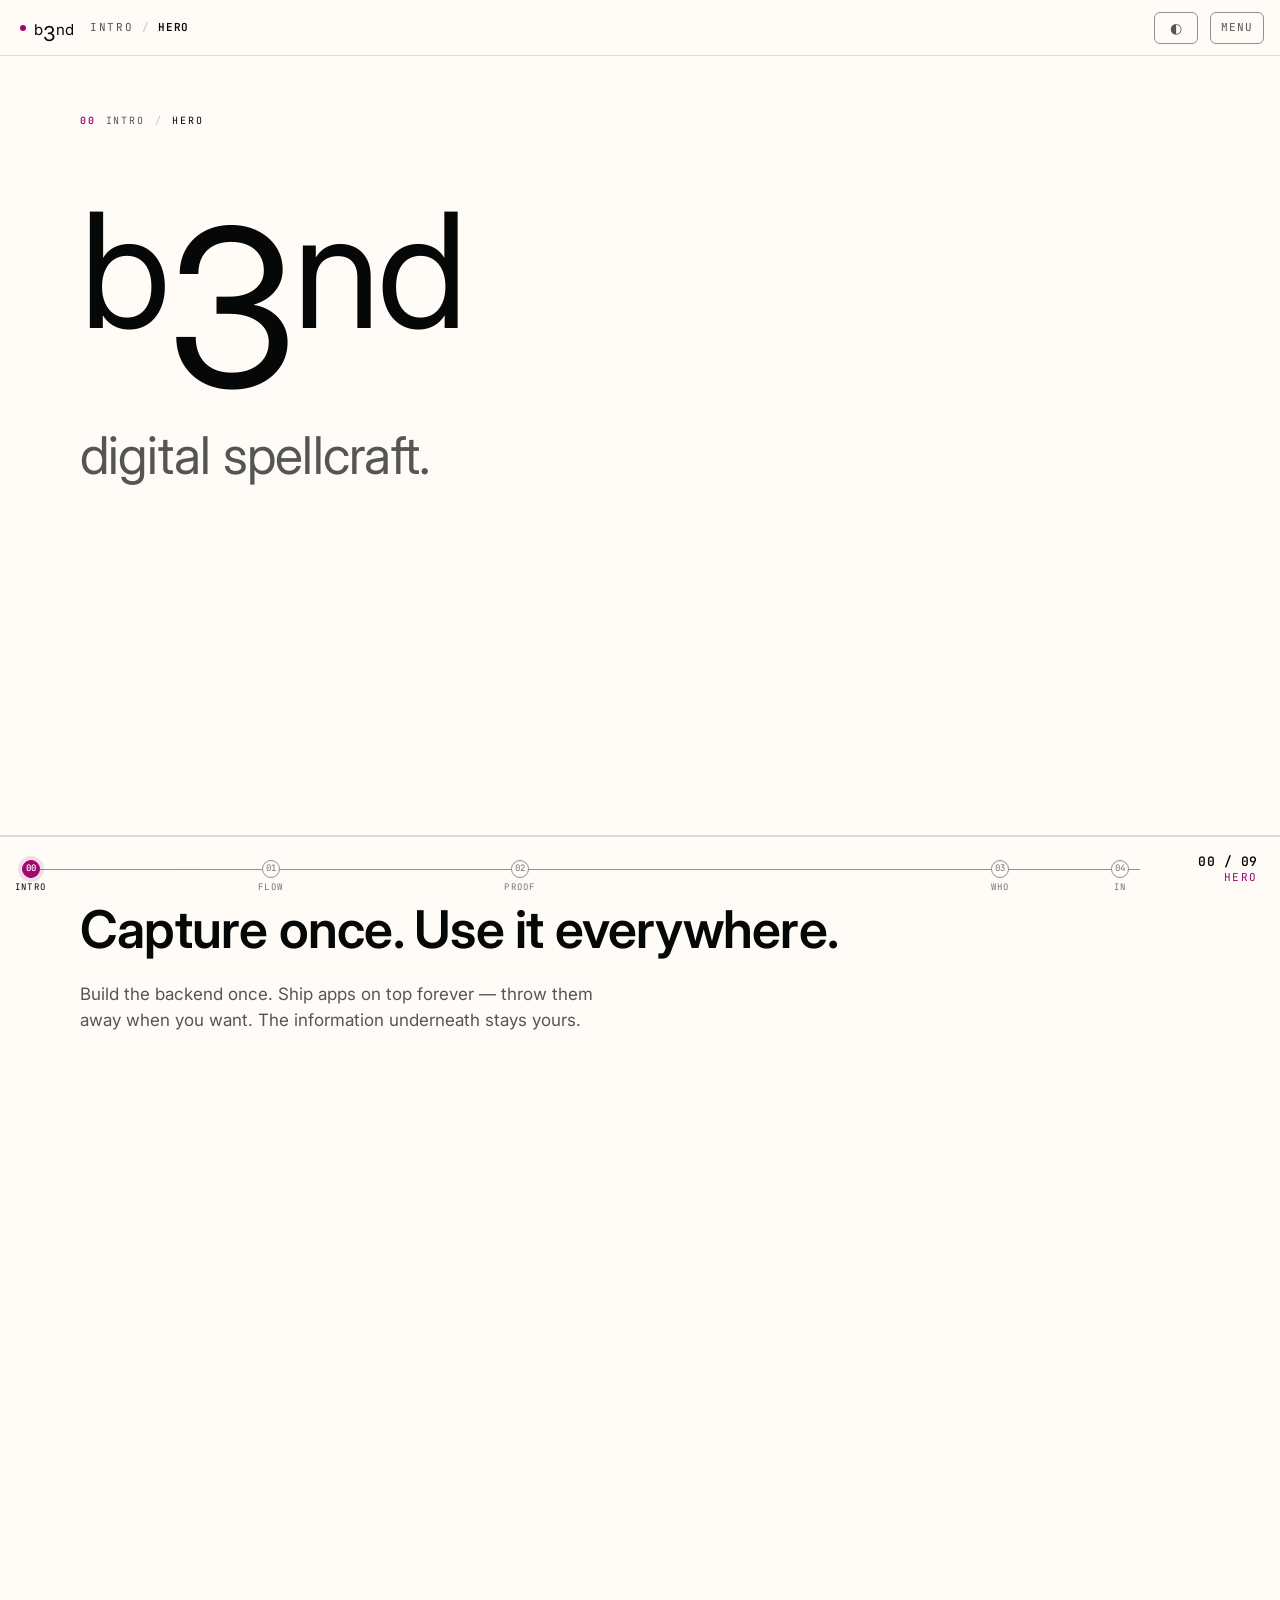
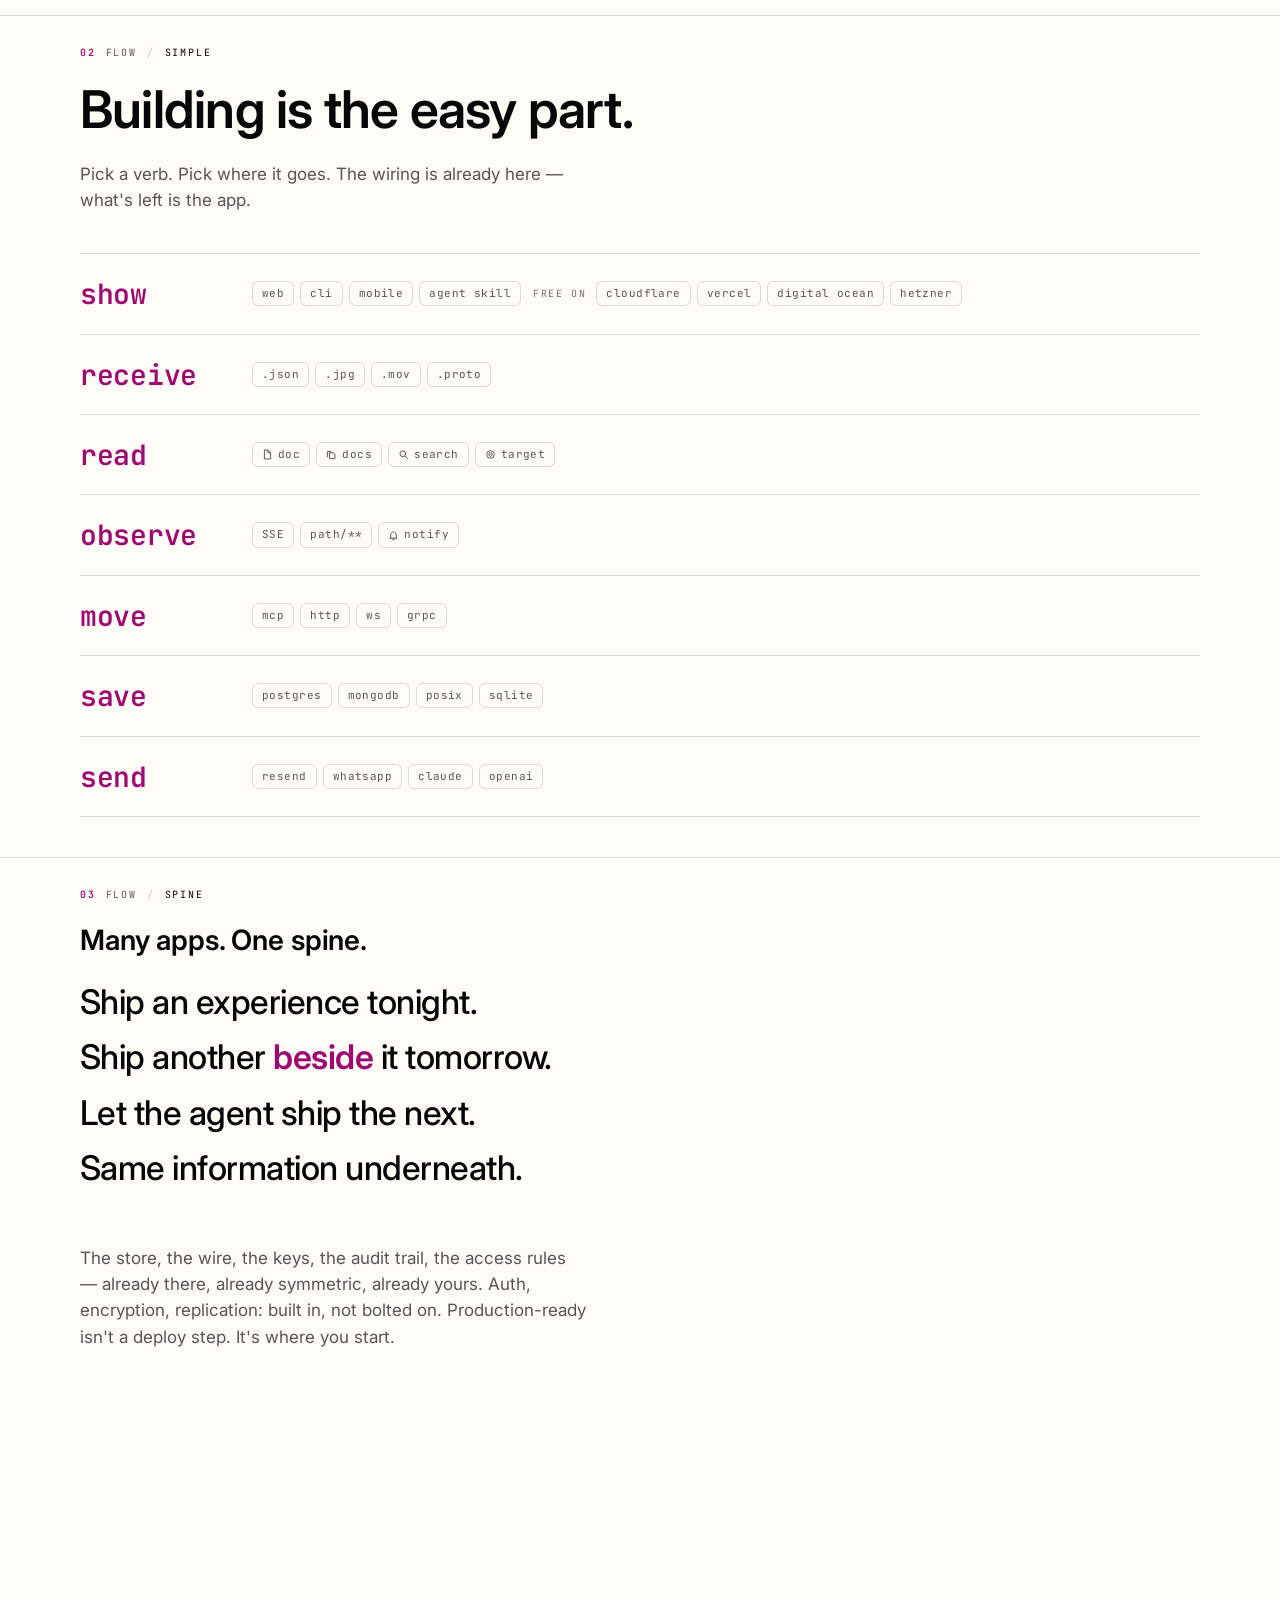
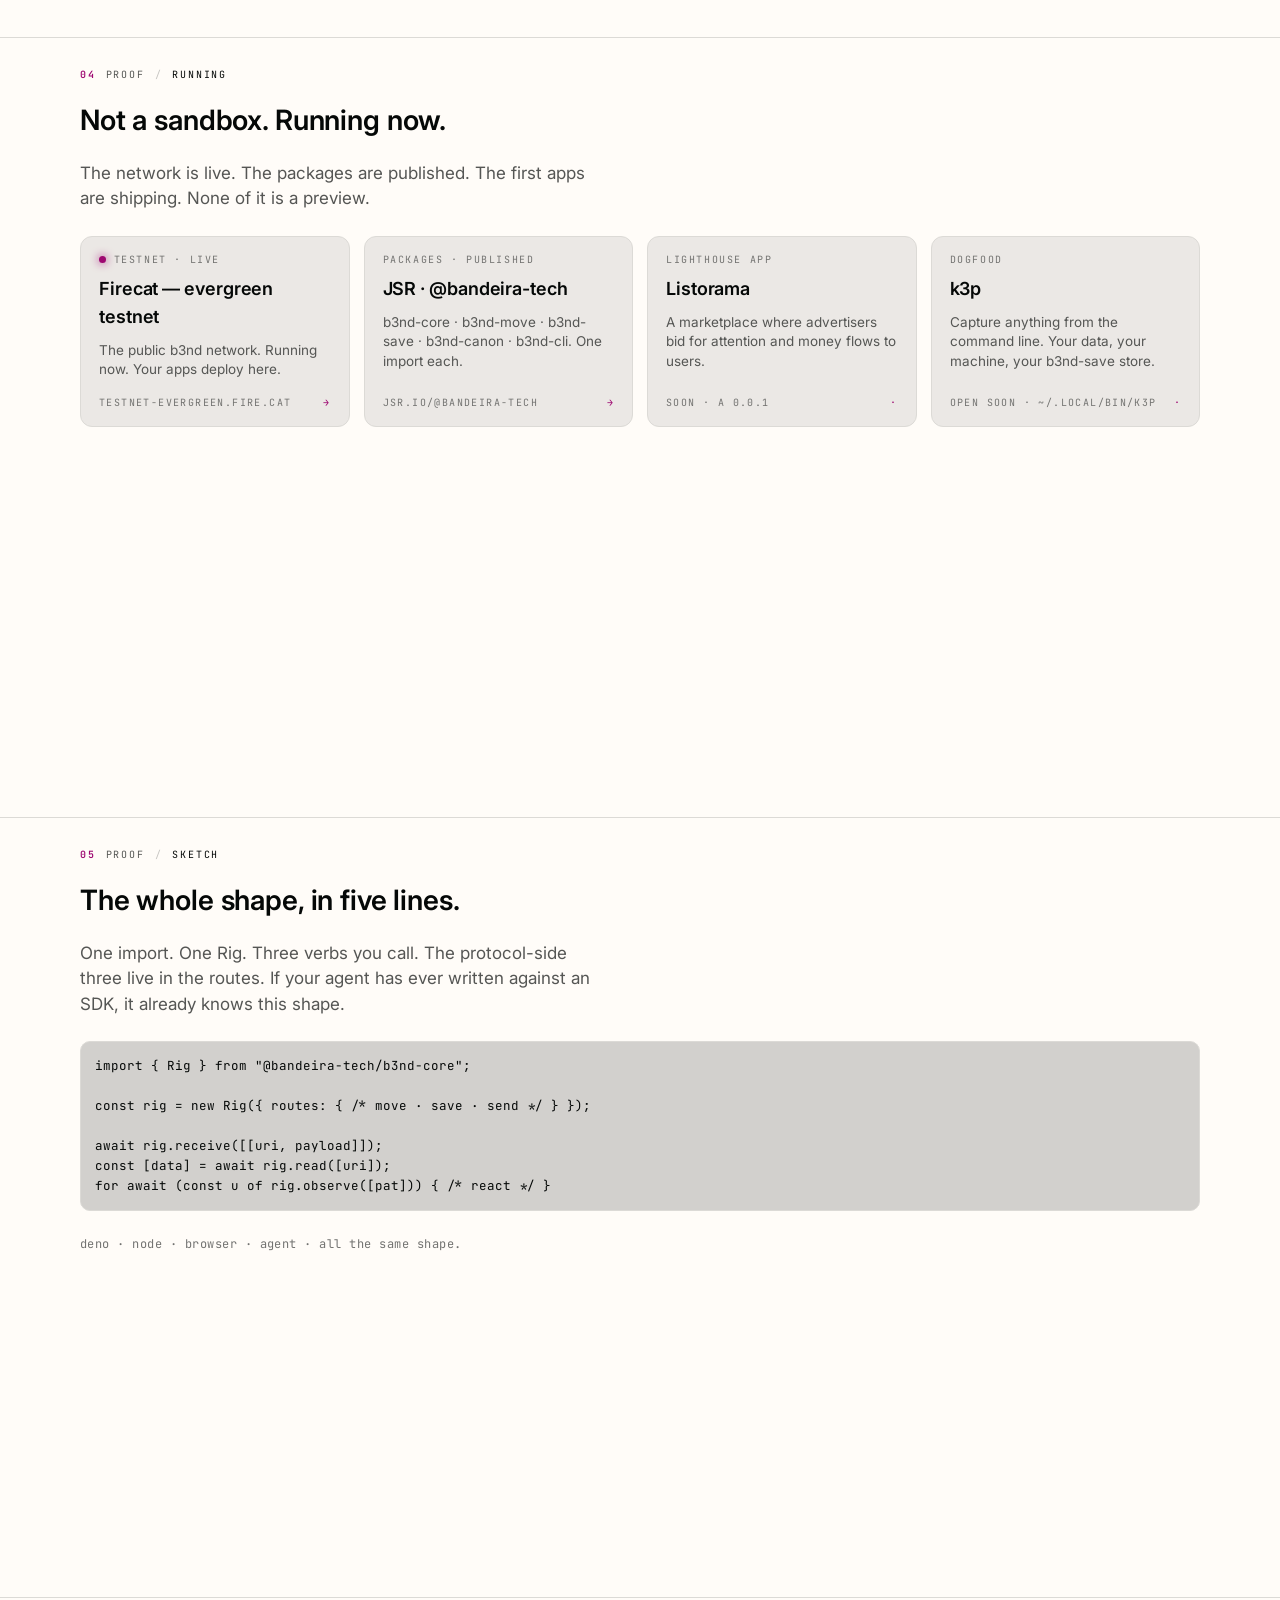
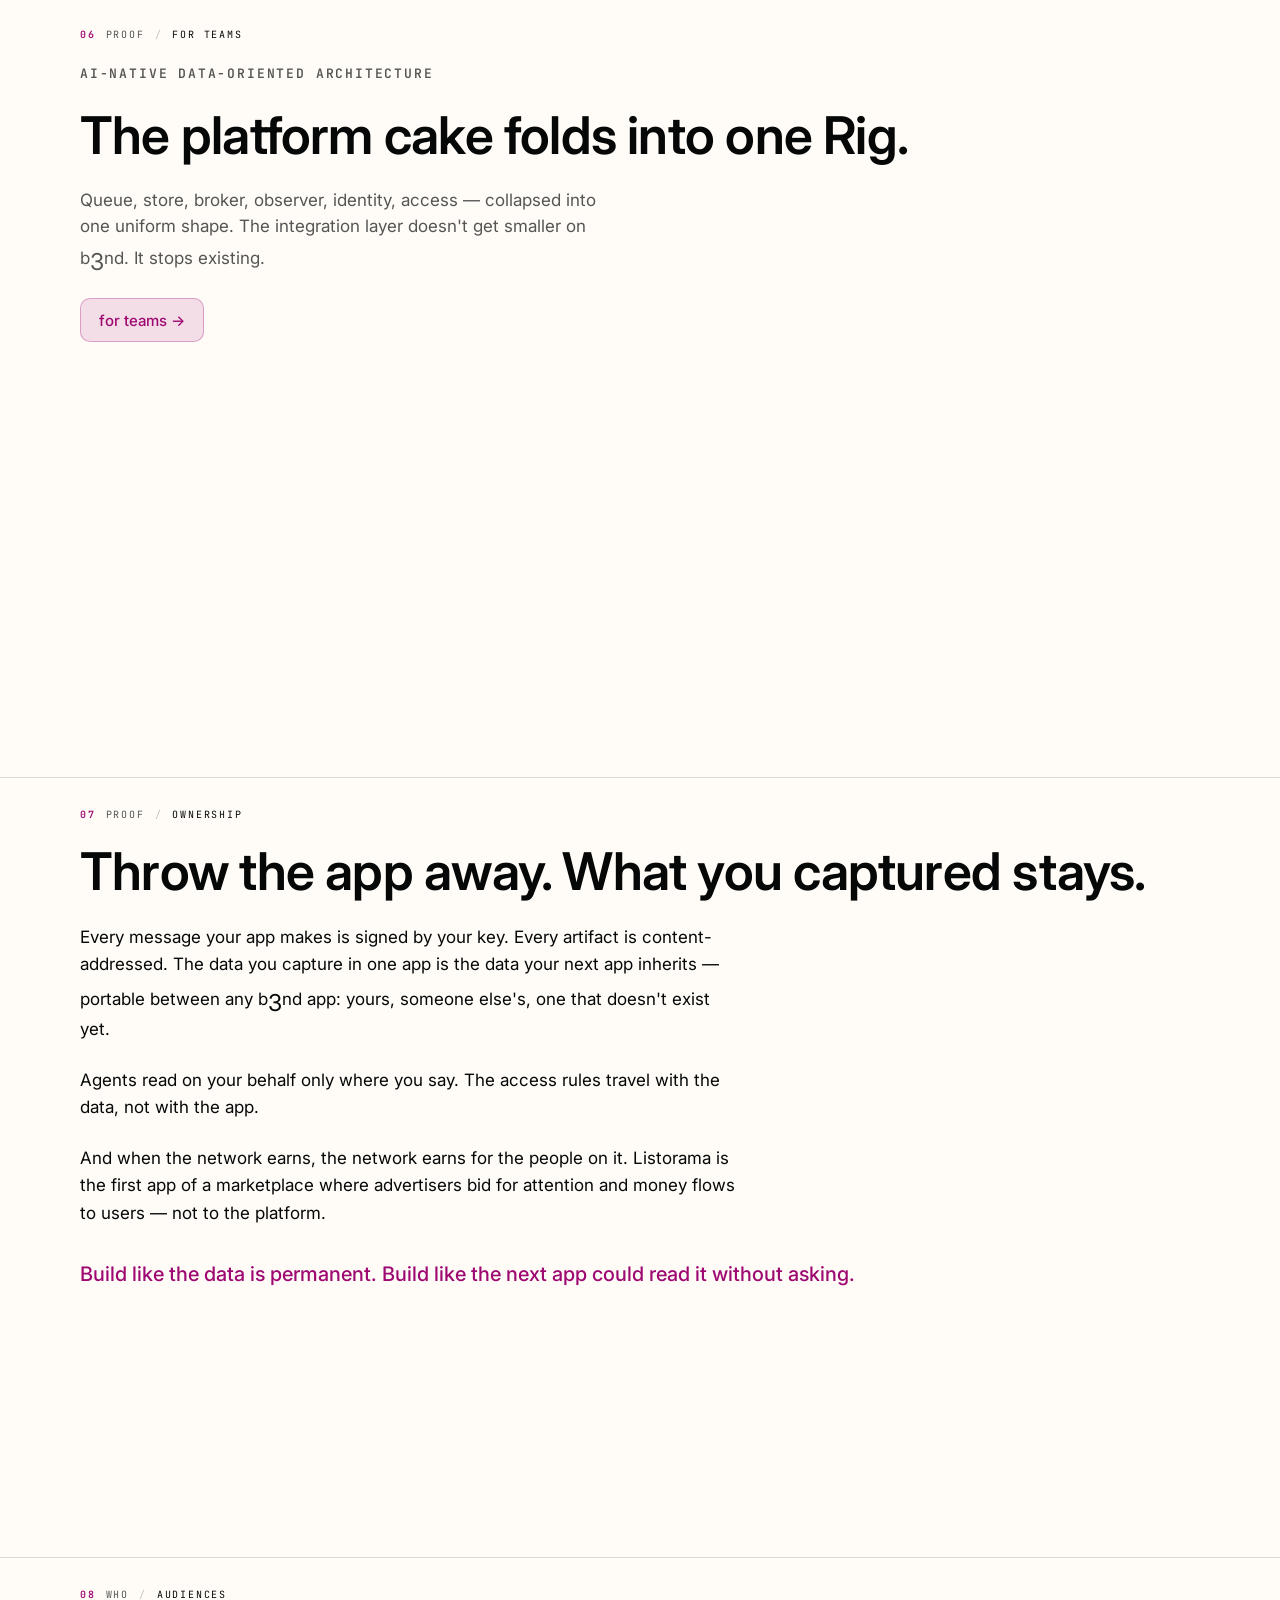
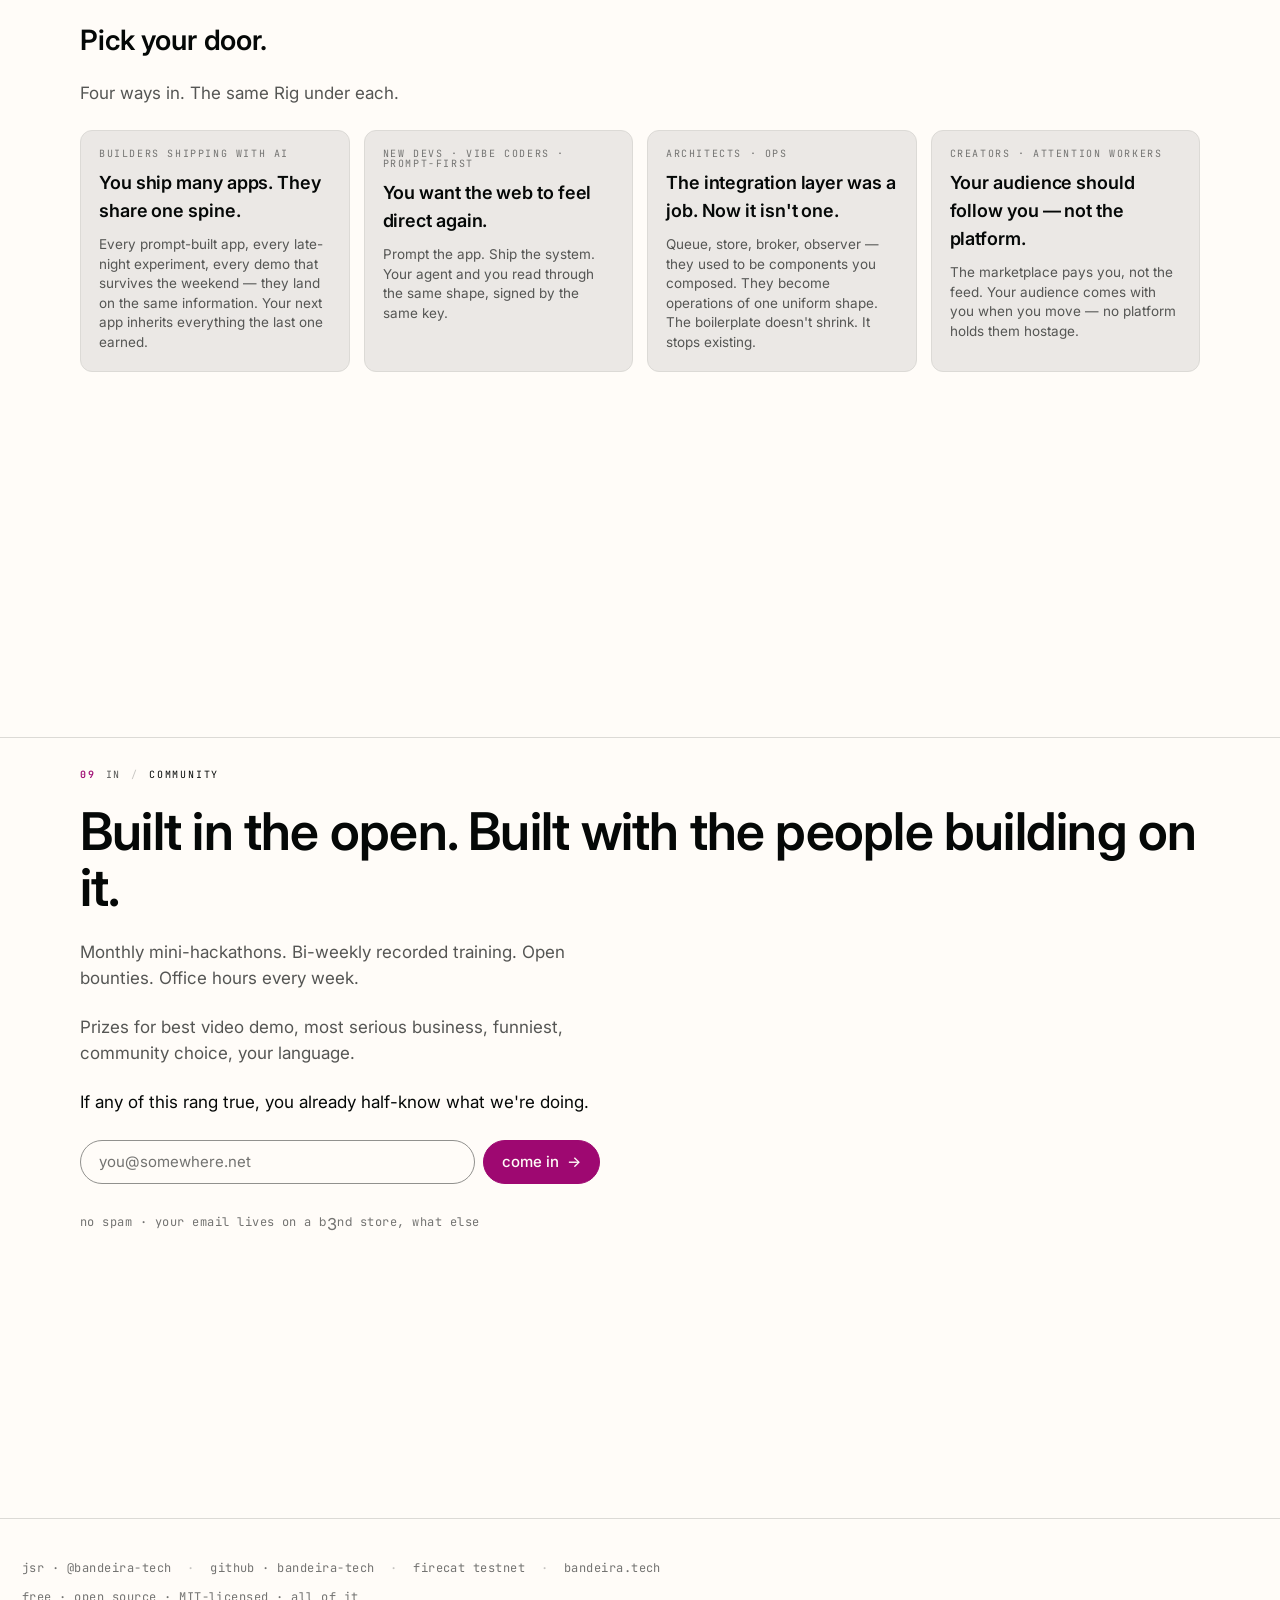
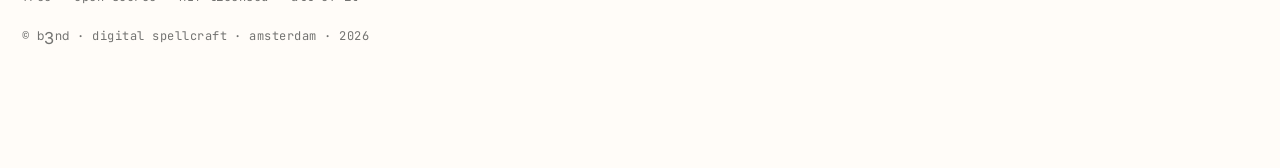
==== index.html @ 68fd9d72 "b3nd.org · exp/capture-once · panel 02 → "Building is the easy part.", verb-row grid with concrete e" ====
<!doctype html>
<html lang="en">
<head>
<meta charset="utf-8">
<meta name="viewport" content="width=device-width,initial-scale=1,viewport-fit=cover">
<meta name="theme-color" content="#050807" media="(prefers-color-scheme: dark)">
<meta name="theme-color" content="#FFFCF8" media="(prefers-color-scheme: light)">
<title>b3nd · digital spellcraft — capture once, use it everywhere</title>
<meta name="description" content="Capture once. Use it everywhere. Build the backend once; ship throwaway apps on top forever. Six verbs, one Rig, ten storage backends. Your information stays. b3nd is digital spellcraft.">

<meta property="og:title" content="b3nd is digital spellcraft.">
<meta property="og:description" content="One data substrate under every app you ship with AI. Six verbs, one Rig, ten storage backends. Built by bandeira.tech.">
<meta property="og:url" content="https://b3nd.org">
<meta property="og:type" content="website">
<meta property="og:site_name" content="b3nd">
<meta property="og:image" content="https://b3nd.org/og.png">
<meta property="og:image:width" content="1200">
<meta property="og:image:height" content="630">
<meta property="og:image:alt" content="b3nd is digital spellcraft.">
<meta name="twitter:card" content="summary_large_image">
<meta name="twitter:title" content="b3nd is digital spellcraft.">
<meta name="twitter:description" content="One data substrate under every app you ship with AI. Six verbs, one Rig, ten storage backends.">
<meta name="twitter:image" content="https://b3nd.org/og.png">

<link rel="icon" href="data:image/svg+xml,%3Csvg xmlns='http://www.w3.org/2000/svg' viewBox='0 0 64 64'%3E%3Crect width='64' height='64' rx='12' fill='%23050807'/%3E%3Ctext x='32' y='48' font-family='American Typewriter,serif' font-size='52' text-anchor='middle' fill='%2339FF88'%3E3%3C/text%3E%3C/svg%3E">
<link rel="canonical" href="https://b3nd.org/">

<script type="application/ld+json">
{
  "@context": "https://schema.org",
  "@graph": [
    {
      "@type": "SoftwareApplication",
      "@id": "https://b3nd.org/#software",
      "name": "b3nd",
      "alternateName": "b3nd is digital spellcraft.",
      "description": "b3nd is the information layer under the apps you build. Six small verbs — move, save, send at the protocol layer; receive, read, observe at the app layer. Build the backend once; ship apps on top forever. Capture once; use it everywhere.",
      "applicationCategory": "DeveloperApplication",
      "operatingSystem": "Cross-platform",
      "url": "https://b3nd.org",
      "offers": { "@type": "Offer", "price": "0", "priceCurrency": "USD" },
      "author": { "@id": "https://bandeira.tech/#org" },
      "softwareHelp": { "@type": "CreativeWork", "url": "https://jsr.io/@bandeira-tech" }
    },
    {
      "@type": "Organization",
      "@id": "https://bandeira.tech/#org",
      "name": "Bandeira Tech",
      "url": "https://bandeira.tech",
      "sameAs": [
        "https://jsr.io/@bandeira-tech",
        "https://github.com/bandeira-tech"
      ]
    },
    {
      "@type": "WebSite",
      "@id": "https://b3nd.org/#site",
      "url": "https://b3nd.org",
      "name": "b3nd",
      "publisher": { "@id": "https://bandeira.tech/#org" },
      "about": { "@id": "https://b3nd.org/#software" },
      "inLanguage": "en"
    }
  ]
}
</script>

<link rel="preconnect" href="https://fonts.googleapis.com">
<link rel="preconnect" href="https://fonts.gstatic.com" crossorigin>
<link href="https://fonts.googleapis.com/css2?family=Inter:wght@400;500;600;700&family=JetBrains+Mono:wght@400;500;600&display=swap" rel="stylesheet">

<link rel="stylesheet" href="/brand/b3nd.css?v=20260620-v11">
<script defer src="/brand/b3nd.js?v=20260620-v11"></script>

<script>
  /* Theme bootstrap — read stored choice before paint to avoid a flash.
   * Honors the shell's localStorage contract (`b3nd-theme` + `data-theme`),
   * NOT v10's contract (`b3nd.mode` + `data-mode`). v11 lives inside the
   * shell discipline. */
  (() => {
    const stored = localStorage.getItem("b3nd-theme");
    if (stored === "light" || stored === "dark") {
      document.documentElement.dataset.theme = stored;
    }
  })();
</script>

<style>
  /* =====================================================================
   * v11 of b3nd.org — built inside the canonical brand webshell at
   * ~/ws/b3nd-brand/webshell/shell.html. Every block below this comment
   * is lifted directly from the shell with only the trimming necessary
   * to ship a public marketing page (we drop the experimental display
   * fonts, the contents/foundations/components/patterns/graphics tiers
   * since this page is a *consumer* of the shell, not the shell itself).
   *
   * Anything tagged /* SHELL-CANDIDATE */ /* is a b3nd.org-specific
   * extension that should be promoted back into the shell — see
   * docs/superpowers/specs/2026-06-20-b3nd-org-v11-shell-port.md.
   * ===================================================================== */

  /* ===== TOKENS (from shell) ==================================== */
  :root {
    --b3nd-prose: "Inter", system-ui, sans-serif;
    --mono: "JetBrains Mono", ui-monospace, monospace;

    --black:#050807;
    --white:#FFFCF8;
    --green:#39FF88;
    --pink:#FF3FB7;
    --pink-deep:#B30880;
    --red:#FF4747;
    --violet:#7C5CFF;

    color-scheme: dark;
    --bg:var(--black);
    --ink:var(--white);
    --accent:var(--green);
    --signal:var(--red);
    --bridge:var(--violet);

    --panel:          color-mix(in srgb, var(--bg) 92%, var(--ink) 8%);
    --surface-raised: color-mix(in srgb, var(--bg) 82%, var(--ink) 18%);
    --rule:           color-mix(in srgb, var(--bg) 86%, var(--ink) 14%);
    --rule-2:         color-mix(in srgb, var(--bg) 78%, var(--ink) 22%);
    --ink-dim:        color-mix(in srgb, var(--ink) 62%, var(--bg) 38%);
    --ink-mute:       color-mix(in srgb, var(--ink) 47%, var(--bg) 53%);
    --accent-soft:    color-mix(in srgb, var(--accent), transparent 88%);
    --accent-border:  color-mix(in srgb, var(--accent), transparent 70%);
    --signal-soft:    color-mix(in srgb, var(--signal), transparent 88%);
    --signal-border:  color-mix(in srgb, var(--signal), transparent 70%);
    --bridge-soft:    color-mix(in srgb, var(--bridge), transparent 88%);

    --chrome-h: calc(48px + env(safe-area-inset-top, 0px));
    --rail-h:   0px;
    --tap:      44px;

    --sp-1:4px; --sp-2:8px; --sp-3:12px; --sp-4:16px;
    --sp-5:20px; --sp-6:24px; --sp-7:32px; --sp-8:48px;

    --r-1:6px; --r-2:8px; --r-3:10px; --r-4:12px; --r-pill:99px;
  }
  :root[data-theme="light"] {
    color-scheme: light;
    --bg:var(--white);
    --ink:var(--black);
    --accent: color-mix(in srgb, var(--pink-deep), var(--black) 12%);
    --signal: color-mix(in srgb, var(--red), var(--black) 22%);
    --bridge: color-mix(in srgb, var(--violet), var(--black) 15%);
    --ink-dim:  color-mix(in srgb, var(--ink) 68%, var(--bg) 32%);
    --ink-mute: color-mix(in srgb, var(--ink) 56%, var(--bg) 44%);
    --rule-2:   color-mix(in srgb, var(--bg) 56%, var(--ink) 44%);
  }
  @media (prefers-color-scheme: light) {
    :root:not([data-theme="dark"]) {
      color-scheme: light;
      --bg:var(--white);
      --ink:var(--black);
      --accent: color-mix(in srgb, var(--pink-deep), var(--black) 12%);
      --signal: color-mix(in srgb, var(--red), var(--black) 22%);
      --bridge: color-mix(in srgb, var(--violet), var(--black) 15%);
      --ink-dim:  color-mix(in srgb, var(--ink) 68%, var(--bg) 32%);
      --ink-mute: color-mix(in srgb, var(--ink) 56%, var(--bg) 44%);
      --rule-2:   color-mix(in srgb, var(--bg) 56%, var(--ink) 44%);
    }
  }

  /* ===== BASE (from shell) ====================================== */
  *{box-sizing:border-box;-webkit-tap-highlight-color:transparent}
  html,body{
    margin:0;padding:0;
    background:var(--bg);color:var(--ink);
    font:16px/1.55 var(--b3nd-prose);
    -webkit-font-smoothing:antialiased;text-rendering:optimizeLegibility;
  }
  a{color:var(--accent);text-decoration:none}
  a:hover{text-decoration:underline;text-underline-offset:3px}
  code,kbd,pre{font-family:var(--mono)}
  button{font:inherit;color:inherit}
  b-3{white-space:nowrap;display:inline-block}

  html{height:100%;scroll-padding-top:var(--chrome-h);scroll-padding-bottom:var(--rail-h)}
  body{
    min-height:100%;
    scroll-snap-type:y proximity;
    overflow-x:hidden;
    overscroll-behavior-y:contain;
  }

  /* ===== TOP CHROME (from shell) ================================ */
  .chrome-top{
    position:fixed;top:0;left:0;right:0;
    height:var(--chrome-h);
    padding:env(safe-area-inset-top,0px) 16px 0;
    background:color-mix(in srgb, var(--bg), transparent 6%);
    -webkit-backdrop-filter:blur(8px);backdrop-filter:blur(8px);
    border-bottom:1px solid var(--rule);
    z-index:40;
    display:flex;align-items:center;gap:12px;
  }
  .chrome-top .brand{
    display:inline-flex;align-items:center;gap:8px;
    color:var(--ink);font-size:15px;font-weight:500;letter-spacing:-.005em;
    background:none;border:none;cursor:pointer;padding:6px 4px;
  }
  .chrome-top .brand .dot{width:6px;height:6px;border-radius:50%;background:var(--accent)}
  .chrome-top .crumb{
    font:11px/1 var(--mono);color:var(--ink-mute);
    letter-spacing:.16em;text-transform:uppercase;
    display:flex;align-items:center;gap:8px;min-width:0;
  }
  .chrome-top .crumb .sep{opacity:.4}
  .chrome-top .crumb .tier{color:var(--ink-dim)}
  .chrome-top .crumb .name{color:var(--ink);font-weight:600;letter-spacing:.06em}
  .chrome-top .spacer{flex:1}
  .chrome-top .chip{
    height:32px;padding:0 10px;display:inline-flex;align-items:center;gap:6px;
    background:none;border:1px solid var(--rule-2);color:var(--ink-dim);
    border-radius:var(--r-1);font:11px/1 var(--mono);cursor:pointer;
    letter-spacing:.08em;text-transform:uppercase;
  }
  .chrome-top .chip:hover{color:var(--ink);border-color:var(--ink-dim)}
  .chrome-top .chip[aria-pressed="true"]{background:var(--accent-soft);color:var(--accent);border-color:var(--accent-border)}
  .chrome-top .chip.icon{width:var(--tap);padding:0;justify-content:center;font-size:14px}
  .chrome-top .hairline{
    position:absolute;left:0;right:0;bottom:-1px;height:1px;background:transparent;
  }
  .chrome-top .hairline::after{
    content:"";position:absolute;left:0;top:0;height:100%;
    background:var(--accent);width:var(--progress,0%);
    transition:width .2s ease-out;
  }
  @media (max-width: 480px){
    .chrome-top .crumb .tier, .chrome-top .crumb .sep{display:none}
  }

  /* ===== NAV DRAWER (from shell) ================================ */
  .nav-scrim{
    position:fixed;inset:0;background:color-mix(in srgb, var(--black), transparent 40%);
    opacity:0;pointer-events:none;transition:opacity .18s ease-out;z-index:48;
  }
  .nav-drawer{
    position:fixed;top:0;right:0;bottom:0;width:min(92vw, 380px);
    background:var(--panel);border-left:1px solid var(--rule);
    transform:translateX(100%);transition:transform .22s ease-out;
    z-index:50;display:flex;flex-direction:column;
    padding-top:env(safe-area-inset-top,0px);
  }
  body.nav-open .nav-scrim{opacity:1;pointer-events:auto}
  body.nav-open .nav-drawer{transform:translateX(0)}
  .nav-drawer .nav-head{
    display:flex;align-items:center;gap:12px;
    padding:14px 18px;border-bottom:1px solid var(--rule);
    font:11px/1 var(--mono);color:var(--ink-mute);letter-spacing:.18em;text-transform:uppercase;
  }
  .nav-drawer .nav-head .title{color:var(--ink);font-weight:600;letter-spacing:.06em}
  .nav-drawer .nav-head .spacer{flex:1}
  .nav-drawer .nav-close{
    width:32px;height:32px;display:grid;place-content:center;
    background:none;border:1px solid var(--rule-2);color:var(--ink-dim);
    border-radius:var(--r-1);cursor:pointer;font:14px/1 var(--mono);
  }
  .nav-drawer .nav-body{flex:1;overflow-y:auto;padding:8px 0 24px}
  .nav-group{padding:14px 18px 6px}
  .nav-group h3{
    margin:0 0 8px;font:10px/1 var(--mono);color:var(--accent);
    letter-spacing:.2em;text-transform:uppercase;font-weight:600;
  }
  .nav-list{display:flex;flex-direction:column;gap:1px}
  .nav-link{
    display:flex;align-items:baseline;gap:10px;
    padding:8px 10px;border-radius:var(--r-1);
    color:var(--ink);font-size:14px;line-height:1.3;letter-spacing:-.005em;
    background:none;border:none;cursor:pointer;text-align:left;
  }
  .nav-link:hover{background:var(--surface-raised)}
  .nav-link .num{
    font:10px/1 var(--mono);color:var(--ink-mute);letter-spacing:.08em;
    min-width:24px;font-feature-settings:"tnum";
  }
  .nav-link .name{flex:1}
  .nav-link[aria-current="true"]{background:var(--accent-soft);color:var(--accent)}
  .nav-link[aria-current="true"] .num{color:var(--accent)}

  /* ===== TRACK + PANEL (from shell) ============================= */
  .track{display:flex;flex-direction:column;padding-top:var(--chrome-h)}
  .panel{
    min-height:calc(100dvh - var(--chrome-h) - var(--rail-h));
    scroll-snap-align:start;
    display:flex;flex-direction:column;
    padding:20px 20px 32px;gap:20px;
    position:relative;
    border-bottom:1px solid var(--rule);
  }
  .panel:last-child{border-bottom:none}

  .panel-head{
    display:flex;align-items:baseline;gap:10px;
    font:10px/1 var(--mono);color:var(--ink-mute);
    letter-spacing:.18em;text-transform:uppercase;
  }
  .panel-head .num{color:var(--accent);font-weight:600}
  .panel-head .tier{color:var(--ink-dim)}
  .panel-head .sep{opacity:.4}
  .panel-head .name{color:var(--ink)}
  .panel-head .anchor{
    margin-left:auto;color:var(--ink-mute);font:10px/1 var(--mono);
    letter-spacing:.14em;text-transform:lowercase;opacity:0;transition:opacity .15s;
    text-decoration:none;
  }
  .panel:hover .panel-head .anchor{opacity:1}
  .panel-head .anchor:hover{color:var(--accent);text-decoration:none}

  /* ===== TYPE SCALE (from shell) ================================ */
  h1,h2,h3,h4,p{margin:0}
  .h-display{font-size:clamp(56px,18vw,160px);line-height:.96;letter-spacing:-.025em;font-weight:600}
  .h-1{font-size:clamp(28px,6.6vw,52px);line-height:1.08;letter-spacing:-.015em;font-weight:600}
  .h-2{font-size:clamp(20px,4.6vw,28px);line-height:1.18;letter-spacing:-.005em;font-weight:600}
  .h-3{font-size:13px;font-weight:600;color:var(--ink-dim);text-transform:uppercase;letter-spacing:.14em;font-family:var(--mono)}
  .lede{font-size:17px;line-height:1.5;color:var(--ink-dim);max-width:48ch}
  .body{font-size:15px;line-height:1.55;color:var(--ink)}
  .mute{color:var(--ink-mute);font-size:12px;font-family:var(--mono);letter-spacing:.04em}

  /* ===== SHARED COMPONENTS (from shell) ========================= */
  .btn{
    appearance:none;border:1px solid transparent;
    font:15px/1 var(--b3nd-prose);font-weight:500;
    min-height:var(--tap);padding:0 18px;border-radius:var(--r-3);cursor:pointer;
    display:inline-flex;align-items:center;justify-content:center;gap:8px;
    text-decoration:none;
  }
  .btn.primary{background:var(--accent);color:var(--bg);border-color:var(--accent)}
  .btn.secondary{background:var(--accent-soft);color:var(--accent);border-color:var(--accent-border)}
  .btn.quiet{background:transparent;color:var(--ink);border-color:var(--rule-2)}
  .btn.ghost{background:transparent;color:var(--ink-dim);border-color:transparent}
  .btn.destructive{background:var(--signal);color:var(--bg);border-color:var(--signal)}
  .btn.full{width:100%}
  .btn:active{transform:translateY(1px)}

  .pill{
    display:inline-flex;align-items:center;gap:6px;
    font:11px/1 var(--mono);letter-spacing:.06em;padding:5px 10px;
    border-radius:var(--r-pill);border:1px solid var(--rule-2);color:var(--ink-dim);
    text-transform:uppercase;
  }
  .pill.accent{background:var(--accent-soft);color:var(--accent);border-color:var(--accent-border)}
  .pill.solid{background:var(--accent);color:var(--bg);border-color:var(--accent)}
  .pill.signal{background:var(--signal-soft);color:var(--signal);border-color:var(--signal-border)}

  .card{
    display:flex;flex-direction:column;gap:10px;
    background:var(--panel);border:1px solid var(--rule);border-radius:var(--r-4);
    padding:18px;color:inherit;text-decoration:none;
    transition:border-color .15s, background .15s;
  }
  .card:hover{border-color:var(--accent-border);background:color-mix(in srgb,var(--accent),transparent 96%);text-decoration:none}
  .card .card-tag{font:10px/1 var(--mono);color:var(--ink-mute);letter-spacing:.16em;text-transform:uppercase}
  .card .card-title{font-size:18px;font-weight:600;letter-spacing:-.005em;color:var(--ink)}
  .card .card-desc{font-size:13.5px;line-height:1.45;color:var(--ink-dim)}
  .card .card-foot{
    margin-top:auto;padding-top:8px;
    display:flex;align-items:center;justify-content:space-between;
    font:10px/1 var(--mono);color:var(--ink-mute);letter-spacing:.14em;text-transform:uppercase;
  }
  .card .card-foot .arrow{color:var(--accent)}

  pre.code{
    margin:0;padding:14px;background:var(--surface-raised);border:1px solid var(--rule);
    border-radius:var(--r-3);font:12.5px/1.6 var(--mono);overflow:auto;color:var(--ink);
  }

  /* ===== TABLET + DESKTOP (from shell) ========================== */
  .chrome-bot{display:none}
  @media (min-width: 768px) and (max-width: 1023px){
    :root{ --chrome-h: 56px; }
    .panel{padding:32px 32px 40px;gap:24px}
  }
  @media (min-width: 1024px){
    :root{ --chrome-h: 56px; --rail-h: 64px; }
    body{padding-bottom:var(--rail-h)}
    .panel{padding:32px max(56px, calc((100vw - 1100px) / 2)) 40px;gap:24px}
    .chrome-bot{
      display:flex;align-items:center;
      position:fixed;bottom:0;left:0;right:0;height:var(--rail-h);
      padding:0 22px;gap:18px;z-index:30;
      background:color-mix(in srgb, var(--bg), transparent 6%);
      -webkit-backdrop-filter:blur(8px);backdrop-filter:blur(8px);
      border-top:1px solid var(--rule);
    }
    .chrome-bot .chain{position:relative;flex:1;height:28px;display:flex;align-items:center}
    .chrome-bot .chain::before{content:"";position:absolute;left:0;right:0;top:50%;height:1px;background:var(--rule-2)}
    .chrome-bot .chain .fill{
      position:absolute;left:0;top:50%;height:1px;background:var(--accent);
      width:var(--progress,0%);transition:width .18s ease-out;
    }
    .chrome-bot .tiers{position:absolute;inset:0}
    .chrome-bot .tier-mark{
      position:absolute;left:var(--pos,0%);top:50%;
      transform:translate(-50%,-50%);
      display:flex;flex-direction:column;align-items:center;gap:6px;cursor:pointer;
      color:var(--ink-mute);background:none;border:none;
    }
    .chrome-bot .tier-mark .glyph{
      width:18px;height:18px;border-radius:50%;background:var(--bg);border:1px solid var(--rule-2);
      display:grid;place-content:center;font:9px/1 var(--mono);color:var(--ink-mute);
      transition:all .15s;
    }
    .chrome-bot .tier-mark .label{
      position:absolute;top:24px;font:9px/1 var(--mono);letter-spacing:.14em;text-transform:uppercase;
      color:var(--ink-mute);white-space:nowrap;pointer-events:none;
    }
    .chrome-bot .tier-mark.is-active .glyph{
      background:var(--accent);border-color:var(--accent);color:var(--bg);font-weight:600;
      box-shadow:0 0 0 4px var(--accent-soft);
    }
    .chrome-bot .tier-mark.is-active .label{color:var(--ink)}
    .chrome-bot .tier-mark:hover .glyph{border-color:var(--ink-dim);color:var(--ink-dim)}
    .chrome-bot .counter{
      font:11px/1 var(--mono);color:var(--ink-mute);letter-spacing:.14em;text-transform:uppercase;
      display:flex;flex-direction:column;align-items:flex-end;gap:4px;min-width:100px;
    }
    .chrome-bot .counter b{color:var(--ink);font-weight:600;font-size:13px;letter-spacing:.04em}
    .chrome-bot .counter .name{color:var(--accent)}
    .chrome-top .hairline{display:none}
    .nav-drawer{width:420px}
  }
  @media (min-width: 1280px){
    .panel{padding:32px 80px 40px}
  }

  /* ===== VISUALLY HIDDEN ======================================== */
  .visually-hidden{position:absolute;width:1px;height:1px;padding:0;margin:-1px;
    overflow:hidden;clip:rect(0,0,0,0);white-space:nowrap;border:0}

  /* =====================================================================
   * SHELL-CANDIDATES — b3nd.org-specific components.
   *
   * Each of these is something the shell does not yet ship. They live
   * here scoped to b3nd.org for now; the spec doc enumerates them so
   * they can be promoted into shell.html and removed from this file.
   *
   * Tracked: docs/superpowers/specs/2026-06-20-b3nd-org-v11-shell-port.md
   * ===================================================================== */

  /* SHELL-CANDIDATE 01 — .panel.hero
     Full-bleed hero variant. Content stays top-left aligned to match
     the rest of the shell's panel grammar (the masthead reads like
     any other panel, just with display-scale type). */
  .panel.hero{
    padding-top:max(60px, 6vh); padding-bottom:max(80px, 8vh);
    gap:max(16px, 2vh);
  }
  .panel.hero .hero-mark{
    /* the brand "3" hangs 0.27em below baseline (D5) — give it room
       below the wordmark so it never collides with the tagline. */
    padding-bottom:0.35em;
  }
  .panel.hero .hero-tag{color:var(--ink-dim);font-weight:400;letter-spacing:-.015em}

  /* SHELL-CANDIDATE 02 — .trinity
     A grid of (verb · description) rows separated by hairlines. Used
     for the protocol surface (move/save/send) and app surface
     (receive/read/observe). Verb is mono accent, description is body. */
  .trinity{list-style:none;padding:0;margin:0;display:flex;flex-direction:column}
  .trinity-row{
    display:grid;grid-template-columns:180px 1fr;gap:24px;
    align-items:baseline;padding:20px 0;border-top:1px solid var(--rule);
  }
  .trinity-row:last-child{border-bottom:1px solid var(--rule)}
  .trinity-verb{
    font-family:var(--mono);font-size:clamp(24px,3.2vw,36px);
    font-weight:600;color:var(--accent);letter-spacing:-.01em;
  }
  .trinity-line{font-size:clamp(15px,1.6vw,18px);line-height:1.5;color:var(--ink)}
  @media (max-width:680px){
    .trinity-row{grid-template-columns:1fr;gap:6px;padding:16px 0}
  }

  /* SHELL-CANDIDATE 02b — .simple-rows
     A grid of (verb · chips) rows showing what each verb can reach
     for. Verb in mono accent, chips in mono dim with rule border.
     Used on the "simple" panel to make the surface area concrete
     without prose. */
  .simple-rows{display:flex;flex-direction:column;margin-top:16px}
  .simple-row{
    display:grid;grid-template-columns:140px 1fr;gap:32px;
    align-items:center;padding:18px 0;border-top:1px solid var(--rule);
  }
  .simple-row:last-child{border-bottom:1px solid var(--rule)}
  .simple-verb{
    font-family:var(--mono);font-size:clamp(20px,2.4vw,28px);
    font-weight:600;color:var(--accent);letter-spacing:-.01em;
  }
  .simple-chips{display:flex;flex-wrap:wrap;gap:6px;align-items:center}
  .simple-chip{
    display:inline-flex;align-items:center;gap:5px;
    padding:5px 9px;border:1px solid var(--rule);border-radius:6px;
    font:11px/1.2 var(--mono);color:var(--ink-dim);
    letter-spacing:.04em;white-space:nowrap;
  }
  .simple-chip svg{width:11px;height:11px;flex-shrink:0;color:var(--ink-dim)}
  .simple-sep{
    font:10px/1 var(--mono);color:var(--ink-mute);
    letter-spacing:.16em;text-transform:uppercase;
    margin:0 4px 0 6px;
  }
  @media (max-width:680px){
    .simple-row{grid-template-columns:1fr;gap:10px;padding:14px 0}
  }

  /* SHELL-CANDIDATE 03 — .manifesto
     Stacked declarative lines with em accents. Used for the symmetry
     pivot. Each line stands on its own; the coda below is a quieter
     follow-through. */
  .manifesto{
    display:flex;flex-direction:column;gap:14px;
    font-size:clamp(20px,3.2vw,34px);line-height:1.22;
    letter-spacing:-.015em;color:var(--ink);font-weight:500;
  }
  .manifesto em{color:var(--accent);font-style:normal;font-weight:600}
  .manifesto-coda{
    margin-top:32px;max-width:46ch;
    font-size:clamp(15px,1.6vw,17px);line-height:1.55;
    color:var(--ink-dim);font-weight:400;
  }

  /* SHELL-CANDIDATE 04 — .live-dot
     Small status indicator. .live variant carries a soft glow.
     Used in the proof card "testnet · live" tag and elsewhere when
     a resource is running now vs. coming. */
  .live-dot{
    width:7px;height:7px;border-radius:50%;background:var(--ink-mute);
    display:inline-block;flex-shrink:0;
  }
  .live-dot.live{background:var(--accent);box-shadow:0 0 10px var(--accent)}

  /* SHELL-CANDIDATE 05 — .input + .form-row
     Text input + button row, used for email capture. The shell's
     #components-inputs is still todo; this is the minimum surface to
     ship the signup. Pill-shaped to match how the marketing CTA reads. */
  .form-row{
    display:flex;gap:8px;flex-wrap:wrap;max-width:520px;
  }
  .input{
    flex:1;min-width:240px;
    background:transparent;border:1px solid var(--rule-2);border-radius:var(--r-pill);
    padding:0 18px;height:var(--tap);
    font:15px/1 var(--b3nd-prose);color:var(--ink);
    transition:border-color .15s;
  }
  .input:focus{outline:none;border-color:var(--accent)}
  .input::placeholder{color:var(--ink-mute)}
  .btn.pill-shape{border-radius:var(--r-pill)}

  /* SHELL-CANDIDATE 06 — grid utilities (proof-grid, audience-grid)
     Two auto-fit card grids of slightly different densities. Likely
     candidate for a single .card-grid primitive once promoted. */
  .card-grid{
    display:grid;
    grid-template-columns:repeat(auto-fit, minmax(240px, 1fr));
    gap:14px;
  }
  .card-grid.dense{grid-template-columns:repeat(auto-fit, minmax(220px, 1fr))}

  /* SHELL-CANDIDATE 07 — site footer
     Marketing footer with meta links + brand sig. The shell ends at
     the last .panel; a marketing surface needs a quiet meta tail. */
  .site-foot{
    border-top:1px solid var(--rule);
    padding:32px 20px 40px;
    font:12px/1.6 var(--mono);color:var(--ink-mute);
    letter-spacing:.04em;
  }
  .site-foot a{color:var(--ink-mute);text-decoration:none;border-bottom:1px solid transparent;transition:border-color .15s, color .15s}
  .site-foot a:hover{color:var(--ink);border-color:var(--ink-mute)}
  .site-foot .sep{opacity:.4;margin:0 8px}
  .site-foot .sig{margin-top:14px;color:var(--ink-mute)}
  @media (min-width: 1024px){.site-foot{padding:40px 22px 56px}}

</style>
</head>
<body>

<!-- ====================== TOP CHROME (shell) ====================== -->
<header class="chrome-top">
  <button type="button" class="brand" data-go="hero" title="Top">
    <span class="dot"></span> <b-3>b3nd</b-3>
  </button>
  <span class="crumb" id="crumb">
    <span class="tier" id="crumb-tier">intro</span>
    <span class="sep">/</span>
    <span class="name" id="crumb-name">hero</span>
  </span>
  <span class="spacer"></span>
  <button type="button" class="chip icon theme-toggle" aria-label="Toggle theme" title="Toggle theme">◐</button>
  <button type="button" class="chip nav-toggle" aria-label="Open contents" aria-expanded="false">
    <span>menu</span>
  </button>
  <span class="hairline" aria-hidden="true"></span>
</header>

<!-- ====================== NAV DRAWER (shell) ====================== -->
<div class="nav-scrim" aria-hidden="true"></div>
<aside class="nav-drawer" aria-label="Contents" aria-hidden="true">
  <div class="nav-head">
    <span class="title">b3nd · the page</span>
    <span class="spacer"></span>
    <button type="button" class="nav-close" aria-label="Close">×</button>
  </div>
  <div class="nav-body" id="nav-body">
    <!-- populated by JS from the panel registry -->
  </div>
</aside>

<!-- ====================== TRACK + PANELS (shell) ====================== -->
<main class="track" id="track" tabindex="0">

  <!-- ===================== TIER · INTRO ===================== -->

  <!-- 00 · HERO -->
  <section class="panel hero" id="hero" data-tier="intro" data-name="hero">
    <div class="panel-head">
      <span class="num">00</span>
      <span class="tier">intro</span><span class="sep">/</span><span class="name">hero</span>
      <a class="anchor" href="#hero">#hero</a>
    </div>
    <h1 class="h-display hero-mark"><b-3>b3nd</b-3><span class="visually-hidden"> — digital spellcraft. A data substrate for apps built with AI.</span></h1>
    <p class="h-1 hero-tag">digital spellcraft.</p>
  </section>

  <!-- 01 · SHAPE -->
  <section class="panel" id="shape" data-tier="intro" data-name="shape">
    <div class="panel-head">
      <span class="num">01</span>
      <span class="tier">intro</span><span class="sep">/</span><span class="name">shape</span>
      <a class="anchor" href="#shape">#shape</a>
    </div>
    <h2 class="h-1">Capture once. Use it everywhere.</h2>
    <p class="lede">Build the backend once. Ship apps on top forever — throw them away when you want. The information underneath stays yours.</p>
  </section>

  <!-- ===================== TIER · FLOW ===================== -->

  <!-- 02 · SIMPLE — collapsed from former protocol/app/symmetry panels -->
  <section class="panel" id="simple" data-tier="flow" data-name="simple">
    <div class="panel-head">
      <span class="num">02</span>
      <span class="tier">flow</span><span class="sep">/</span><span class="name">simple</span>
      <a class="anchor" href="#simple">#simple</a>
    </div>
    <h2 class="h-1">Building is the easy part.</h2>
    <p class="lede">Pick a verb. Pick where it goes. The wiring is already here — what's left is the app.</p>

    <div class="simple-rows">
      <div class="simple-row">
        <span class="simple-verb">show</span>
        <div class="simple-chips">
          <span class="simple-chip">web</span>
          <span class="simple-chip">cli</span>
          <span class="simple-chip">mobile</span>
          <span class="simple-chip">agent skill</span>
          <span class="simple-sep">free on</span>
          <span class="simple-chip">cloudflare</span>
          <span class="simple-chip">vercel</span>
          <span class="simple-chip">digital ocean</span>
          <span class="simple-chip">hetzner</span>
        </div>
      </div>
      <div class="simple-row">
        <span class="simple-verb">receive</span>
        <div class="simple-chips">
          <span class="simple-chip">.json</span>
          <span class="simple-chip">.jpg</span>
          <span class="simple-chip">.mov</span>
          <span class="simple-chip">.proto</span>
        </div>
      </div>
      <div class="simple-row">
        <span class="simple-verb">read</span>
        <div class="simple-chips">
          <span class="simple-chip" title="by URI">
            <svg viewBox="0 0 16 16" fill="none" stroke="currentColor" stroke-width="1.4" stroke-linejoin="round"><path d="M3.5 1.5h5L12.5 5.5v9h-9z"/><path d="M8.5 1.5V5.5h4"/></svg>
            doc
          </span>
          <span class="simple-chip" title="by query">
            <svg viewBox="0 0 16 16" fill="none" stroke="currentColor" stroke-width="1.4" stroke-linejoin="round"><path d="M2 12V3.5h5L9 5.5v0.5"/><path d="M5 14V5.5h6L13 7.5v6.5z"/></svg>
            docs
          </span>
          <span class="simple-chip" title="by search">
            <svg viewBox="0 0 16 16" fill="none" stroke="currentColor" stroke-width="1.4" stroke-linecap="round"><circle cx="7" cy="7" r="4.2"/><line x1="10.3" y1="10.3" x2="14" y2="14"/></svg>
            search
          </span>
          <span class="simple-chip" title="by URI pattern">
            <svg viewBox="0 0 16 16" fill="none" stroke="currentColor" stroke-width="1.4"><circle cx="8" cy="8" r="5.5"/><circle cx="8" cy="8" r="2.5"/><circle cx="8" cy="8" r="0.6" fill="currentColor" stroke="none"/></svg>
            target
          </span>
        </div>
      </div>
      <div class="simple-row">
        <span class="simple-verb">observe</span>
        <div class="simple-chips">
          <span class="simple-chip">SSE</span>
          <span class="simple-chip">path/**</span>
          <span class="simple-chip">
            <svg viewBox="0 0 16 16" fill="none" stroke="currentColor" stroke-width="1.4" stroke-linejoin="round" stroke-linecap="round"><path d="M4 11V7c0-2.2 1.8-4 4-4s4 1.8 4 4v4l1 1H3z"/><path d="M6.8 13.5c0 0.7 0.5 1.2 1.2 1.2s1.2-0.5 1.2-1.2"/></svg>
            notify
          </span>
        </div>
      </div>
      <div class="simple-row">
        <span class="simple-verb">move</span>
        <div class="simple-chips">
          <span class="simple-chip">mcp</span>
          <span class="simple-chip">http</span>
          <span class="simple-chip">ws</span>
          <span class="simple-chip">grpc</span>
        </div>
      </div>
      <div class="simple-row">
        <span class="simple-verb">save</span>
        <div class="simple-chips">
          <span class="simple-chip">postgres</span>
          <span class="simple-chip">mongodb</span>
          <span class="simple-chip">posix</span>
          <span class="simple-chip">sqlite</span>
        </div>
      </div>
      <div class="simple-row">
        <span class="simple-verb">send</span>
        <div class="simple-chips">
          <span class="simple-chip">resend</span>
          <span class="simple-chip">whatsapp</span>
          <span class="simple-chip">claude</span>
          <span class="simple-chip">openai</span>
        </div>
      </div>
    </div>
  </section>

  <!-- 03 · SPINE — many apps, one shared information -->
  <section class="panel" id="spine" data-tier="flow" data-name="spine">
    <div class="panel-head">
      <span class="num">03</span>
      <span class="tier">flow</span><span class="sep">/</span><span class="name">spine</span>
      <a class="anchor" href="#spine">#spine</a>
    </div>
    <h2 class="h-2">Many apps. One spine.</h2>
    <div class="manifesto">
      <p>Ship an experience tonight.</p>
      <p>Ship another <em>beside</em> it tomorrow.</p>
      <p>Let the agent ship the next.</p>
      <p>Same information underneath.</p>
    </div>
    <p class="manifesto-coda">
      The store, the wire, the keys, the audit trail, the access rules — already there, already symmetric, already yours. Auth, encryption, replication: built in, not bolted on.
      Production-ready isn't a deploy step. It's where you start.
    </p>
  </section>

  <!-- ===================== TIER · PROOF ===================== -->

  <!-- 04 · RUNNING -->
  <section class="panel" id="running" data-tier="proof" data-name="running">
    <div class="panel-head">
      <span class="num">04</span>
      <span class="tier">proof</span><span class="sep">/</span><span class="name">running</span>
      <a class="anchor" href="#running">#running</a>
    </div>
    <h2 class="h-2">Not a sandbox. Running now.</h2>
    <p class="lede">The network is live. The packages are published. The first apps are shipping. None of it is a preview.</p>

    <div class="card-grid">
      <a class="card" href="https://testnet-evergreen.fire.cat" target="_blank" rel="noreferrer noopener">
        <span class="card-tag"><span class="live-dot live"></span> testnet · live</span>
        <span class="card-title">Firecat — evergreen testnet</span>
        <span class="card-desc">The public b3nd network. Running now. Your apps deploy here.</span>
        <span class="card-foot"><span>testnet-evergreen.fire.cat</span><span class="arrow">→</span></span>
      </a>

      <a class="card" href="https://jsr.io/@bandeira-tech" target="_blank" rel="noreferrer noopener">
        <span class="card-tag">packages · published</span>
        <span class="card-title">JSR · @bandeira-tech</span>
        <span class="card-desc">b3nd-core · b3nd-move · b3nd-save · b3nd-canon · b3nd-cli. One import each.</span>
        <span class="card-foot"><span>jsr.io/@bandeira-tech</span><span class="arrow">→</span></span>
      </a>

      <article class="card">
        <span class="card-tag">lighthouse app</span>
        <span class="card-title">Listorama</span>
        <span class="card-desc">A marketplace where advertisers bid for attention and money flows to users.</span>
        <span class="card-foot"><span>soon · α 0.0.1</span><span class="arrow">·</span></span>
      </article>

      <article class="card">
        <span class="card-tag">dogfood</span>
        <span class="card-title">k3p</span>
        <span class="card-desc">Capture anything from the command line. Your data, your machine, your b3nd-save store.</span>
        <span class="card-foot"><span>open soon · ~/.local/bin/k3p</span><span class="arrow">·</span></span>
      </article>
    </div>
  </section>

  <!-- 05 · SKETCH — the whole shape, in five lines of code -->
  <section class="panel" id="sketch" data-tier="proof" data-name="sketch">
    <div class="panel-head">
      <span class="num">05</span>
      <span class="tier">proof</span><span class="sep">/</span><span class="name">sketch</span>
      <a class="anchor" href="#sketch">#sketch</a>
    </div>
    <h2 class="h-2">The whole shape, in five lines.</h2>
    <p class="lede">One import. One Rig. Three verbs you call. The protocol-side three live in the routes. If your agent has ever written against an SDK, it already knows this shape.</p>
<pre class="code"><code>import { Rig } from "@bandeira-tech/b3nd-core";

const rig = new Rig({ routes: { /* move · save · send */ } });

await rig.receive([[uri, payload]]);
const [data] = await rig.read([uri]);
for await (const u of rig.observe([pat])) { /* react */ }</code></pre>
    <p class="mute">deno · node · browser · agent · all the same shape.</p>
  </section>

  <!-- 08 · TEAMS -->
  <section class="panel" id="teams" data-tier="proof" data-name="for teams">
    <div class="panel-head">
      <span class="num">06</span>
      <span class="tier">proof</span><span class="sep">/</span><span class="name">for teams</span>
      <a class="anchor" href="#teams">#teams</a>
    </div>
    <span class="h-3">AI-Native Data-Oriented Architecture</span>
    <h2 class="h-1">The platform cake folds into one Rig.</h2>
    <p class="lede">Queue, store, broker, observer, identity, access — collapsed into one uniform shape. The integration layer doesn't get smaller on <b-3>b3nd</b-3>. It stops existing.</p>
    <div>
      <a class="btn secondary" href="/teams">for teams →</a>
    </div>
  </section>

  <!-- 09 · OWNERSHIP -->
  <section class="panel" id="ownership" data-tier="proof" data-name="ownership">
    <div class="panel-head">
      <span class="num">07</span>
      <span class="tier">proof</span><span class="sep">/</span><span class="name">ownership</span>
      <a class="anchor" href="#ownership">#ownership</a>
    </div>
    <h2 class="h-1">Throw the app away. What you captured stays.</h2>
    <p class="body" style="max-width:60ch;font-size:17px;line-height:1.6">
      Every message your app makes is signed by your key. Every artifact is content-addressed. The data you capture in one app is the data your next app inherits — portable between any <b-3>b3nd</b-3> app: yours, someone else's, one that doesn't exist yet.
    </p>
    <p class="body" style="max-width:60ch;font-size:17px;line-height:1.6">
      Agents read on your behalf only where you say. The access rules travel with the data, not with the app.
    </p>
    <p class="body" style="max-width:60ch;font-size:17px;line-height:1.6">
      And when the network earns, the network earns for the people on it. Listorama is the first app of a marketplace where advertisers bid for attention and money flows to users — not to the platform.
    </p>
    <p class="body" style="max-width:60ch;font-size:20px;line-height:1.5;color:var(--accent);font-weight:500;margin-top:8px">
      Build like the data is permanent. Build like the next app could read it without asking.
    </p>
  </section>

  <!-- ===================== TIER · WHO ===================== -->

  <!-- 10 · AUDIENCES -->
  <section class="panel" id="audiences" data-tier="who" data-name="audiences">
    <div class="panel-head">
      <span class="num">08</span>
      <span class="tier">who</span><span class="sep">/</span><span class="name">audiences</span>
      <a class="anchor" href="#audiences">#audiences</a>
    </div>
    <h2 class="h-2">Pick your door.</h2>
    <p class="lede">Four ways in. The same Rig under each.</p>
    <div class="card-grid dense">
      <article class="card">
        <span class="card-tag">builders shipping with ai</span>
        <span class="card-title">You ship many apps. They share one spine.</span>
        <span class="card-desc">Every prompt-built app, every late-night experiment, every demo that survives the weekend — they land on the same information. Your next app inherits everything the last one earned.</span>
      </article>
      <article class="card">
        <span class="card-tag">new devs · vibe coders · prompt-first</span>
        <span class="card-title">You want the web to feel direct again.</span>
        <span class="card-desc">Prompt the app. Ship the system. Your agent and you read through the same shape, signed by the same key.</span>
      </article>
      <article class="card">
        <span class="card-tag">architects · ops</span>
        <span class="card-title">The integration layer was a job. Now it isn't one.</span>
        <span class="card-desc">Queue, store, broker, observer — they used to be components you composed. They become operations of one uniform shape. The boilerplate doesn't shrink. It stops existing.</span>
      </article>
      <article class="card">
        <span class="card-tag">creators · attention workers</span>
        <span class="card-title">Your audience should follow you — not the platform.</span>
        <span class="card-desc">The marketplace pays you, not the feed. Your audience comes with you when you move — no platform holds them hostage.</span>
      </article>
    </div>
  </section>

  <!-- ===================== TIER · IN ===================== -->

  <!-- 11 · COMMUNITY -->
  <section class="panel" id="community" data-tier="in" data-name="community">
    <div class="panel-head">
      <span class="num">09</span>
      <span class="tier">in</span><span class="sep">/</span><span class="name">community</span>
      <a class="anchor" href="#community">#community</a>
    </div>
    <h2 class="h-1">Built in the open. Built with the people building on it.</h2>
    <p class="lede">Monthly mini-hackathons. Bi-weekly recorded training. Open bounties. Office hours every week.</p>
    <p class="lede">Prizes for best video demo, most serious business, funniest, community choice, your language.</p>
    <p class="lede" style="color:var(--ink)">If any of this rang true, you already half-know what we're doing.</p>

    <form class="form-row" data-form="signup" action="/api/signup" method="post" novalidate>
      <label class="visually-hidden" for="email-door">Email address</label>
      <input class="input" id="email-door" name="email" type="email"
             inputmode="email" autocomplete="email"
             placeholder="you@somewhere.net" required>
      <button class="btn primary pill-shape" type="submit">
        <span>come in</span><span aria-hidden="true">→</span>
      </button>
    </form>
    <p class="mute" data-form-note>no spam · your email lives on a <b-3>b3nd</b-3> store, what else</p>
  </section>

</main>

<!-- ====================== BOTTOM CHROME (shell, desktop only) ====================== -->
<footer class="chrome-bot">
  <div class="chain">
    <div class="fill"></div>
    <div class="tiers" id="tier-rail"></div>
  </div>
  <div class="counter">
    <b><span id="b-cur">00</span> / <span id="b-tot">00</span></b>
    <span class="name" id="b-name">hero</span>
  </div>
</footer>

<!-- ====================== SITE FOOTER (SHELL-CANDIDATE 07) ====================== -->
<section class="site-foot">
  <div>
    <a href="https://jsr.io/@bandeira-tech">jsr · @bandeira-tech</a>
    <span class="sep">·</span>
    <a href="https://github.com/bandeira-tech">github · bandeira-tech</a>
    <span class="sep">·</span>
    <a href="https://testnet-evergreen.fire.cat">firecat testnet</a>
    <span class="sep">·</span>
    <a href="https://bandeira.tech">bandeira.tech</a>
  </div>
  <div class="sig" style="margin-top:10px">free · open source · MIT-licensed · all of it</div>
  <div class="sig">© <b-3>b3nd</b-3> · digital spellcraft · amsterdam · 2026</div>
</section>

<script>
  /* =====================================================================
   * Shell runtime — lifted verbatim from
   * ~/ws/b3nd-brand/webshell/shell.html (panel registry, chrome sync,
   * tier rail, deep linking, nav drawer, theme toggle, keyboard nav).
   * No b3nd.org behavior is mixed in here; the marketing-specific
   * concerns (signup form, copy buttons) live in /app.js as before.
   * ===================================================================== */
  (() => {
    const track   = document.getElementById('track');
    const panels  = Array.from(track.querySelectorAll('.panel'));
    const navBody = document.getElementById('nav-body');
    const tierRail = document.getElementById('tier-rail');
    const crumbTier = document.getElementById('crumb-tier');
    const crumbName = document.getElementById('crumb-name');
    const bCur    = document.getElementById('b-cur');
    const bTot    = document.getElementById('b-tot');
    const bName   = document.getElementById('b-name');
    const hair    = document.querySelector('.chrome-top .hairline');
    const railFill = document.querySelector('.chrome-bot .fill');

    const registry = panels.map((el, i) => ({
      el, i,
      id:   el.id,
      tier: el.dataset.tier || 'meta',
      name: el.dataset.name || el.id,
    }));
    const tiers = [];
    const byTier = {};
    registry.forEach(p => {
      if (!byTier[p.tier]) { byTier[p.tier] = []; tiers.push(p.tier); }
      byTier[p.tier].push(p);
    });
    bTot.textContent = String(registry.length - 1).padStart(2,'0');

    /* ----- nav drawer ----------------------------------------------- */
    tiers.forEach(tier => {
      const grp = document.createElement('div');
      grp.className = 'nav-group';
      grp.innerHTML = `<h3>${tier}</h3>`;
      const list = document.createElement('div');
      list.className = 'nav-list';
      byTier[tier].forEach(p => {
        const a = document.createElement('button');
        a.type = 'button';
        a.className = 'nav-link';
        a.dataset.go = p.id;
        a.innerHTML = `
          <span class="num">${String(p.i).padStart(2,'0')}</span>
          <span class="name">${p.name}</span>
        `;
        list.appendChild(a);
      });
      grp.appendChild(list);
      navBody.appendChild(grp);
    });

    /* ----- tier rail (desktop) -------------------------------------- */
    tiers.forEach((tier, ti) => {
      const first = byTier[tier][0];
      const m = document.createElement('button');
      m.type = 'button';
      m.className = 'tier-mark';
      m.dataset.go = first.id;
      m.dataset.tier = tier;
      m.innerHTML = `<span class="glyph">${String(ti).padStart(2,'0')}</span><span class="label">${tier}</span>`;
      tierRail.appendChild(m);
    });
    const tierMarks = Array.from(tierRail.querySelectorAll('.tier-mark'));

    function chromeH(){
      const v = getComputedStyle(document.documentElement).getPropertyValue('--chrome-h');
      const n = parseFloat(v);
      return Number.isFinite(n) ? n : 56;
    }

    function layoutTierMarks(){
      const max = Math.max(1, document.documentElement.scrollHeight - window.innerHeight);
      tiers.forEach((tier, ti) => {
        const firstEl = byTier[tier][0].el;
        const pct = Math.min(100, Math.max(0, (firstEl.offsetTop / max) * 100));
        tierMarks[ti].style.setProperty('--pos', pct + '%');
      });
    }

    function currentIndex(){
      const ch = chromeH();
      const y = window.scrollY + ch + 2;
      let active = 0;
      for (let i = 0; i < panels.length; i++) {
        if (panels[i].offsetTop <= y) active = i;
        else break;
      }
      return active;
    }
    function progressPct(){
      const max = Math.max(1, document.documentElement.scrollHeight - window.innerHeight);
      return Math.min(100, Math.max(0, (window.scrollY / max) * 100));
    }

    let lastIdx = -1;
    function update({ silent = false } = {}){
      const idx = currentIndex();
      const pct = progressPct();
      const p = registry[idx];
      crumbTier.textContent = p.tier;
      crumbName.textContent = p.name;
      bCur.textContent = String(idx).padStart(2,'0');
      bName.textContent = p.name;
      if (hair) hair.style.setProperty('--progress', pct + '%');
      if (railFill) railFill.style.width = pct + '%';
      tierMarks.forEach(m => m.classList.toggle('is-active', m.dataset.tier === p.tier));
      navBody.querySelectorAll('.nav-link').forEach(el =>
        el.setAttribute('aria-current', el.dataset.go === p.id ? 'true' : 'false'));

      if (!silent && idx !== lastIdx) {
        lastIdx = idx;
        const hash = '#' + p.id;
        if (location.hash !== hash) history.replaceState(null, '', hash);
      }
    }

    function scrollToPanel(id, { push = true, smooth = true } = {}){
      const target = document.getElementById(id);
      if (!target) return;
      window.scrollTo({
        top: target.offsetTop - chromeH(),
        behavior: smooth ? 'smooth' : 'auto'
      });
      if (push && location.hash !== '#' + id) history.pushState(null, '', '#' + id);
    }

    window.addEventListener('scroll', () => update(), { passive: true });
    window.addEventListener('resize', () => { layoutTierMarks(); update({ silent:true }); });
    if (document.fonts && document.fonts.ready) {
      document.fonts.ready.then(() => { layoutTierMarks(); update({ silent:true }); });
    }

    document.addEventListener('keydown', (e) => {
      if (e.target instanceof Element && e.target.matches('input, textarea, select')) return;
      if (document.body.classList.contains('nav-open') && e.key === 'Escape') { closeNav(); return; }
      const idx = currentIndex();
      if (e.key === 'ArrowDown' || e.key === 'PageDown' || e.key === ' ') {
        e.preventDefault(); const next = registry[idx+1]; if (next) scrollToPanel(next.id);
      } else if (e.key === 'ArrowUp' || e.key === 'PageUp') {
        e.preventDefault(); const prev = registry[idx-1]; if (prev) scrollToPanel(prev.id);
      } else if (e.key === 'Home') {
        e.preventDefault(); scrollToPanel(registry[0].id);
      } else if (e.key === 'End') {
        e.preventDefault(); scrollToPanel(registry[registry.length-1].id);
      } else if (e.key === '/' || (e.key === 'k' && (e.metaKey || e.ctrlKey))) {
        e.preventDefault(); openNav();
      }
    });

    document.addEventListener('click', (e) => {
      const go = e.target.closest('[data-go]');
      if (go) { e.preventDefault(); scrollToPanel(go.dataset.go); closeNav(); return; }
      const anchor = e.target.closest('a[href^="#"]');
      if (anchor) {
        const id = anchor.getAttribute('href').slice(1);
        if (id && document.getElementById(id)) { e.preventDefault(); scrollToPanel(id); }
      }
    });

    window.addEventListener('hashchange', () => {
      const id = location.hash.slice(1);
      if (id && document.getElementById(id)) scrollToPanel(id, { push: false });
    });

    function openNav(){
      document.body.classList.add('nav-open');
      document.querySelector('.nav-drawer').setAttribute('aria-hidden', 'false');
      document.querySelector('.nav-toggle').setAttribute('aria-expanded', 'true');
    }
    function closeNav(){
      document.body.classList.remove('nav-open');
      document.querySelector('.nav-drawer').setAttribute('aria-hidden', 'true');
      document.querySelector('.nav-toggle').setAttribute('aria-expanded', 'false');
    }
    document.querySelector('.nav-toggle').addEventListener('click', () => {
      document.body.classList.contains('nav-open') ? closeNav() : openNav();
    });
    document.querySelector('.nav-close').addEventListener('click', closeNav);
    document.querySelector('.nav-scrim').addEventListener('click', closeNav);

    document.querySelector('.theme-toggle').addEventListener('click', () => {
      const root = document.documentElement;
      const isLight = root.dataset.theme === 'light'
        || (!root.dataset.theme && matchMedia('(prefers-color-scheme: light)').matches);
      const next = isLight ? 'dark' : 'light';
      root.dataset.theme = next;
      localStorage.setItem('b3nd-theme', next);
    });

    function boot(){
      layoutTierMarks();
      const id = location.hash.slice(1);
      if (id && document.getElementById(id)) {
        requestAnimationFrame(() => scrollToPanel(id, { push: false, smooth: false }));
      }
      update({ silent: true });
    }
    boot();
  })();
</script>

<!-- ===================================================================
     SIGNUP FORM HANDLER — minimal inline shim so we don't have to
     bring all of /app.js across (its mode toggle conflicts with the
     shell's theme toggle). Posts JSON to /api/signup and replaces
     the form-row with a confirmation line on success.
     =================================================================== -->
<script>
  (() => {
    const form = document.querySelector('form[data-form="signup"]');
    if (!form) return;
    const note = document.querySelector('[data-form-note]');
    form.addEventListener('submit', async (e) => {
      e.preventDefault();
      const email = (form.elements.namedItem('email') || {}).value;
      if (!email) return;
      const btn = form.querySelector('button[type="submit"]');
      btn.disabled = true; btn.style.opacity = '0.6';
      try {
        const res = await fetch(form.action, {
          method: 'POST',
          headers: { 'content-type': 'application/json' },
          body: JSON.stringify({ email })
        });
        if (!res.ok) throw new Error('signup failed (' + res.status + ')');
        form.outerHTML = '<p class="lede" style="color:var(--accent);max-width:none">you\'re in. check your inbox.</p>';
      } catch (err) {
        btn.disabled = false; btn.style.opacity = '1';
        if (note) {
          note.textContent = 'something went wrong — try again, or email rafael@bandeira.tech';
          note.style.color = 'var(--signal)';
        }
      }
    });
  })();
</script>

</body>
</html>
---- brand/b3nd.css ----
/* ============================================================
 * b3nd brand · canonical font serving
 * ------------------------------------------------------------
 * Authoring:
 *   <p>You ship faster with <b-3>b3nd</b-3>.</p>
 *
 * The digit "3" inside <b-3> or .b3nd is swapped for the logo
 * glyph via unicode-range fallback. The surrounding letters use
 * the prose font stack of the host page. b3nd.js then wraps each
 * letter in a span and applies the D5 locked treatment to the 3
 * (scale 137 %, hang 0.27 em).
 *
 * Override the prose font by setting --b3nd-prose on a parent:
 *   :root { --b3nd-prose: "Inter", system-ui, sans-serif; }
 *
 * Override the 3's locked treatment (rare — usually scoped):
 *   .small-label b-3 { --b3nd-3-scale: 100%; --b3nd-3-hang: 0em; }
 *
 * Decision ledger: see /DECISIONS.md
 *   D1 — logo is the digit 3, set in American Typewriter
 *   D2 — display variations restyle the b/n/d around the fixed 3
 *   D3 — prose setting: lowercase b3nd, mid-sentence
 *   D4 — never bold, never italic (one cut, one weight)
 *   D5 — the 3 sets at 137 % and hangs 0.27 em below baseline
 * ============================================================ */

@font-face {
  font-family: "b3nd-logo";
  font-style: normal;
  font-weight: 400;            /* D4 — one cut only */
  font-display: swap;
  src: local("American Typewriter"),
       local("AmericanTypewriter");
  unicode-range: U+0033;       /* the digit "3" */
}

/* Locked treatment values from D5. Exposed as variables so a
 * specific surface can opt out (e.g. tight UI label) without
 * redefining defaults globally. */
:where(b-3, .b3nd) {
  --b3nd-3-scale: 137%;
  --b3nd-3-hang:  0.27em;
}

/* :where() keeps specificity at zero so authors can deliberately
 * override per page, while still getting safe defaults everywhere. */
:where(b-3, .b3nd) {
  font-family: "b3nd-logo", var(--b3nd-prose, inherit);
  font-weight: 400;            /* D4 — block inherited bold */
  font-style: normal;          /* D4 — block inherited italic */
  font-synthesis: none;        /* D4 — block faux-bold/faux-italic */
  font-variant-numeric: lining-nums;
  -webkit-font-smoothing: inherit;
}

/* Per-letter spans created by brand/b3nd.js on connection.
 * Standalone-mark <b-3>3</b-3> is NOT wrapped (D5: the hang is a
 * wordmark property, not a glyph property). */
:where(b-3) .b3nd-3 {
  display: inline-block;
  font-size: var(--b3nd-3-scale);
  transform: translateY(var(--b3nd-3-hang));
  /* color, weight, style all inherited — the 3 never gets a special color */
}
:where(b-3) .b3nd-letter {
  /* the b, n, d (and any other surrounding letters) — D2 variation target */
}
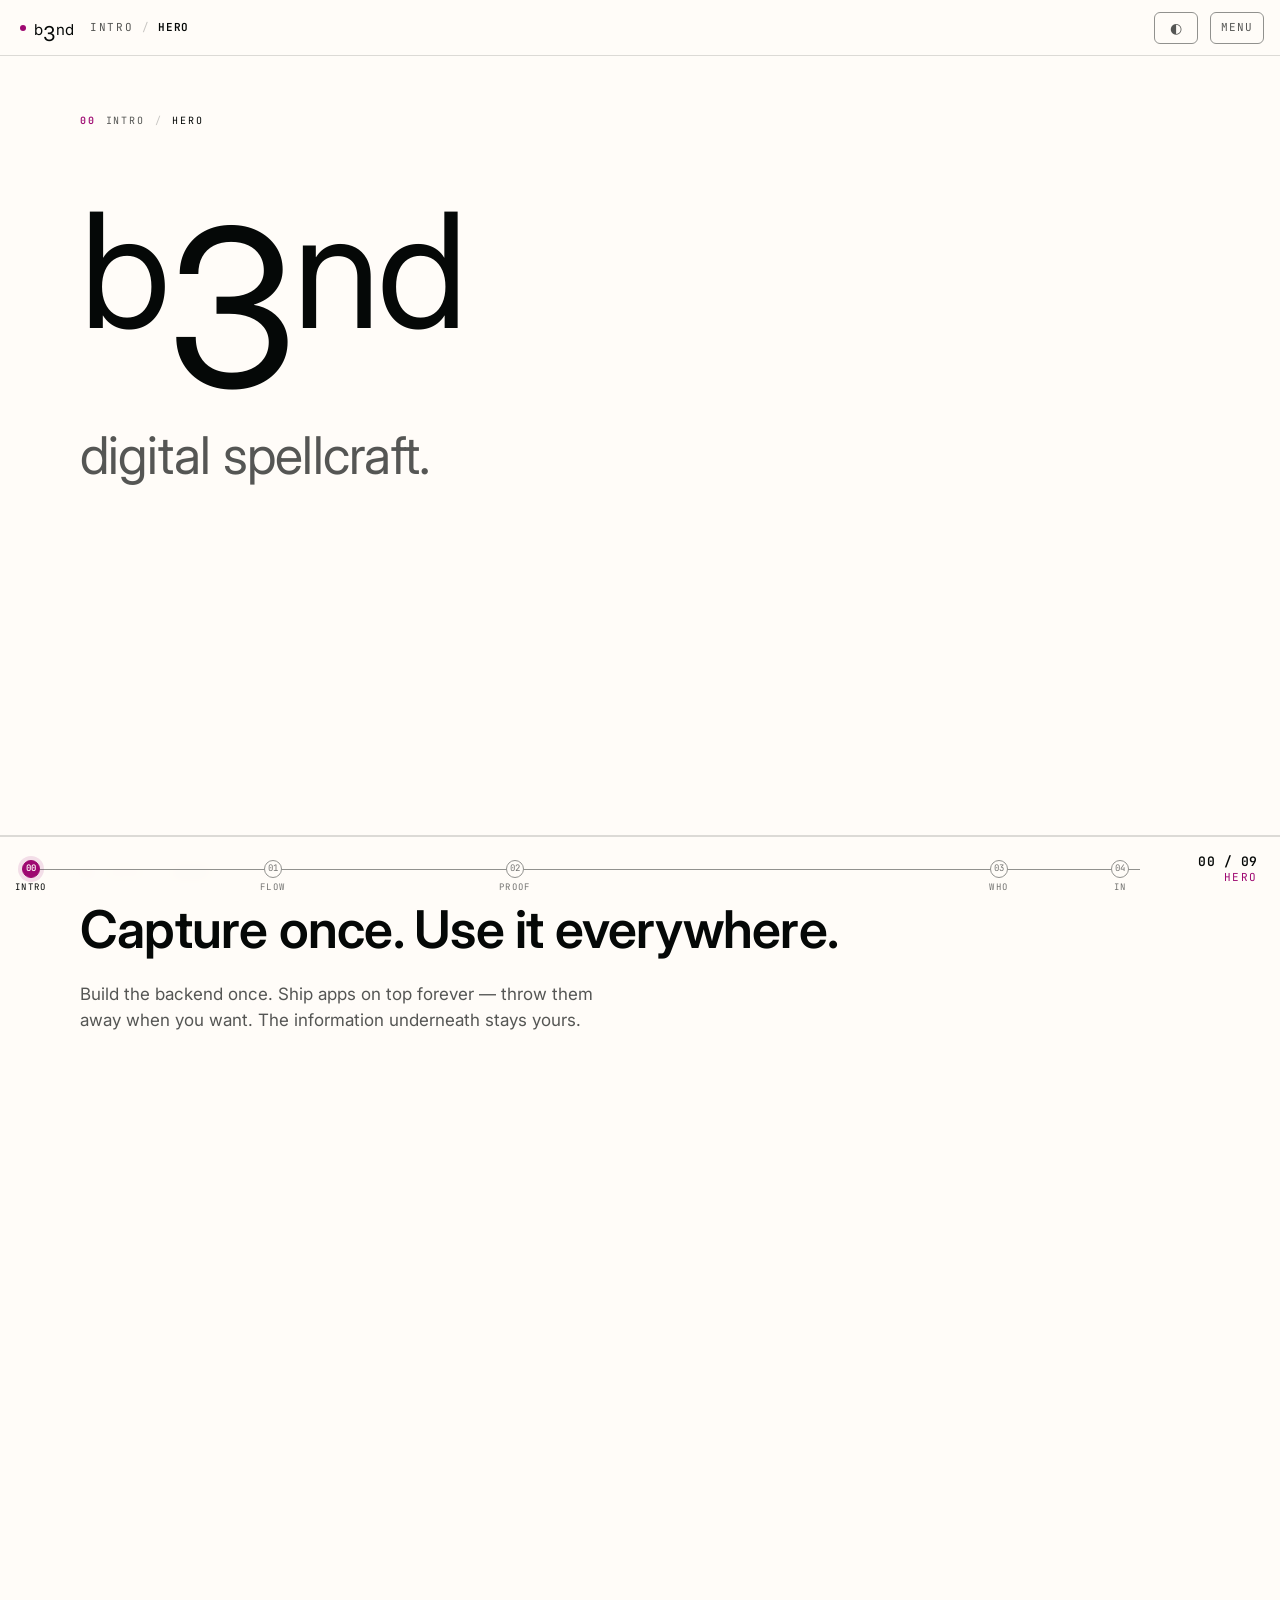
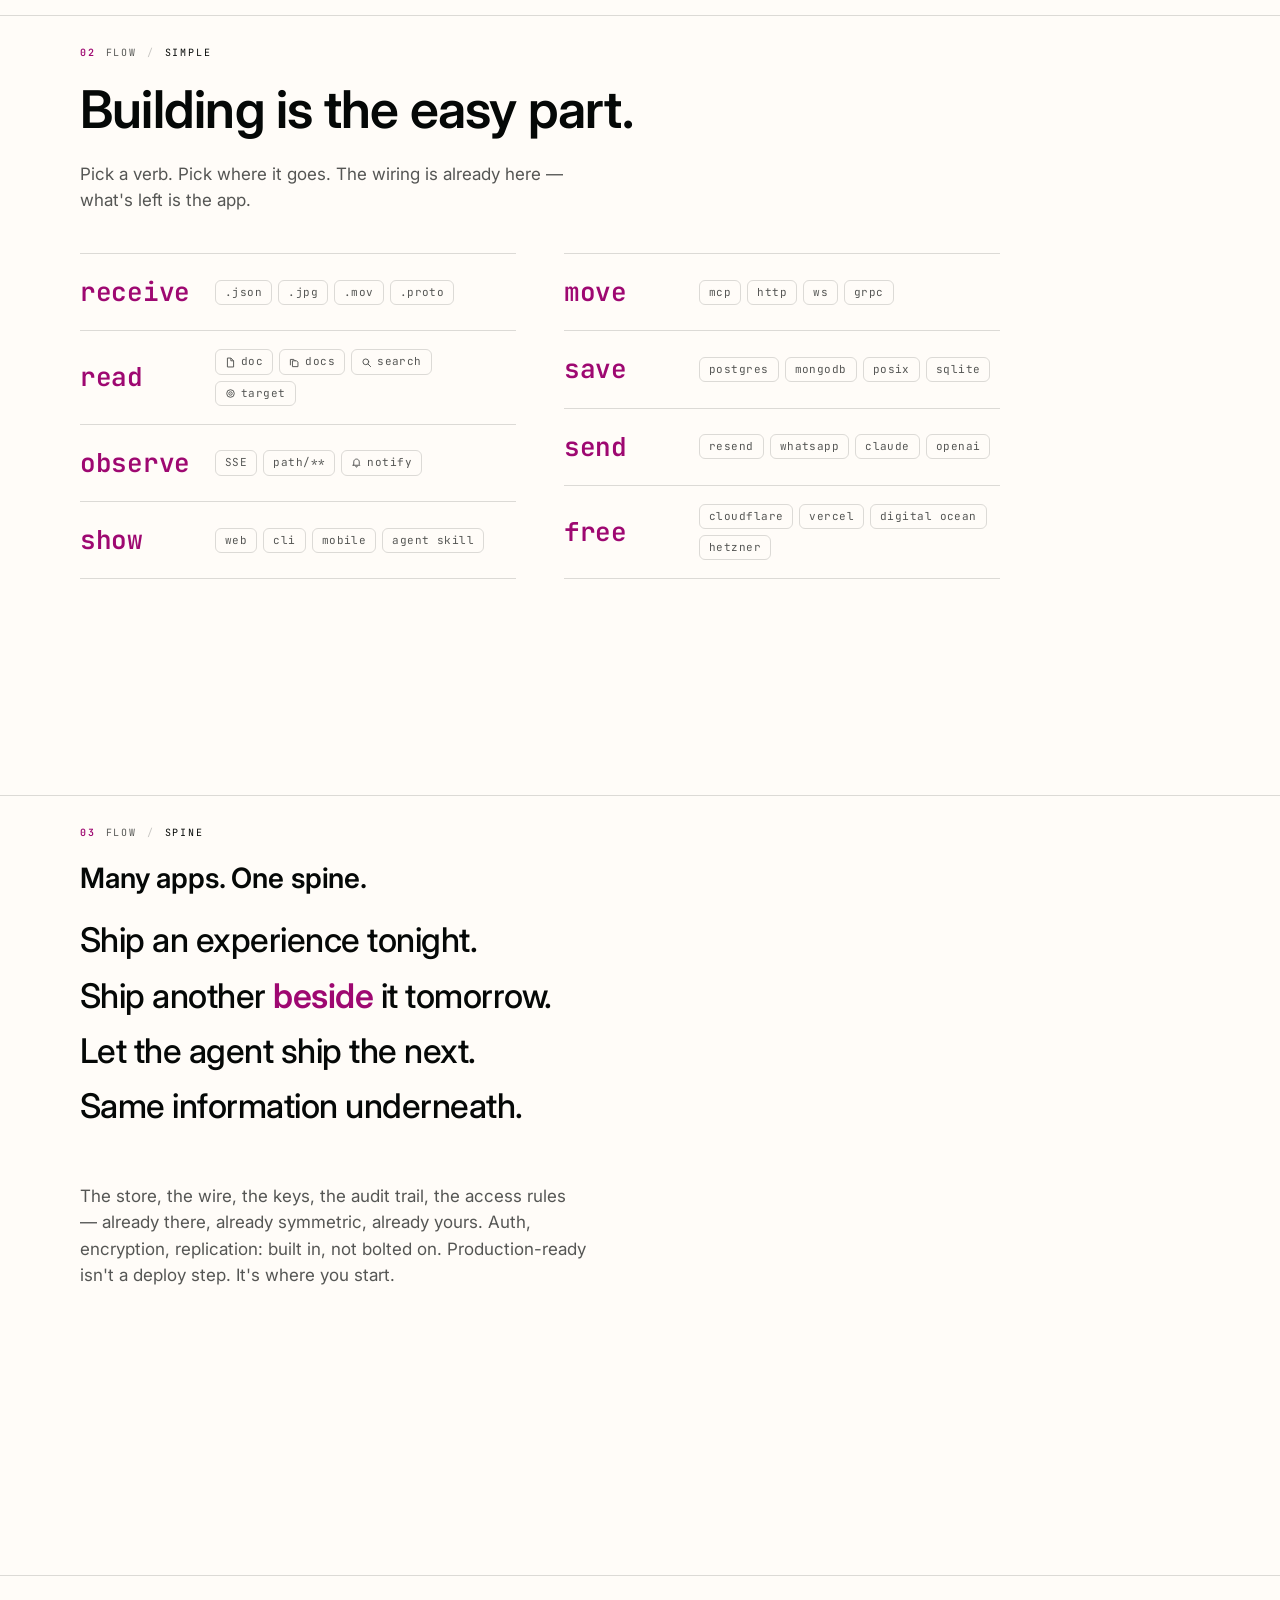
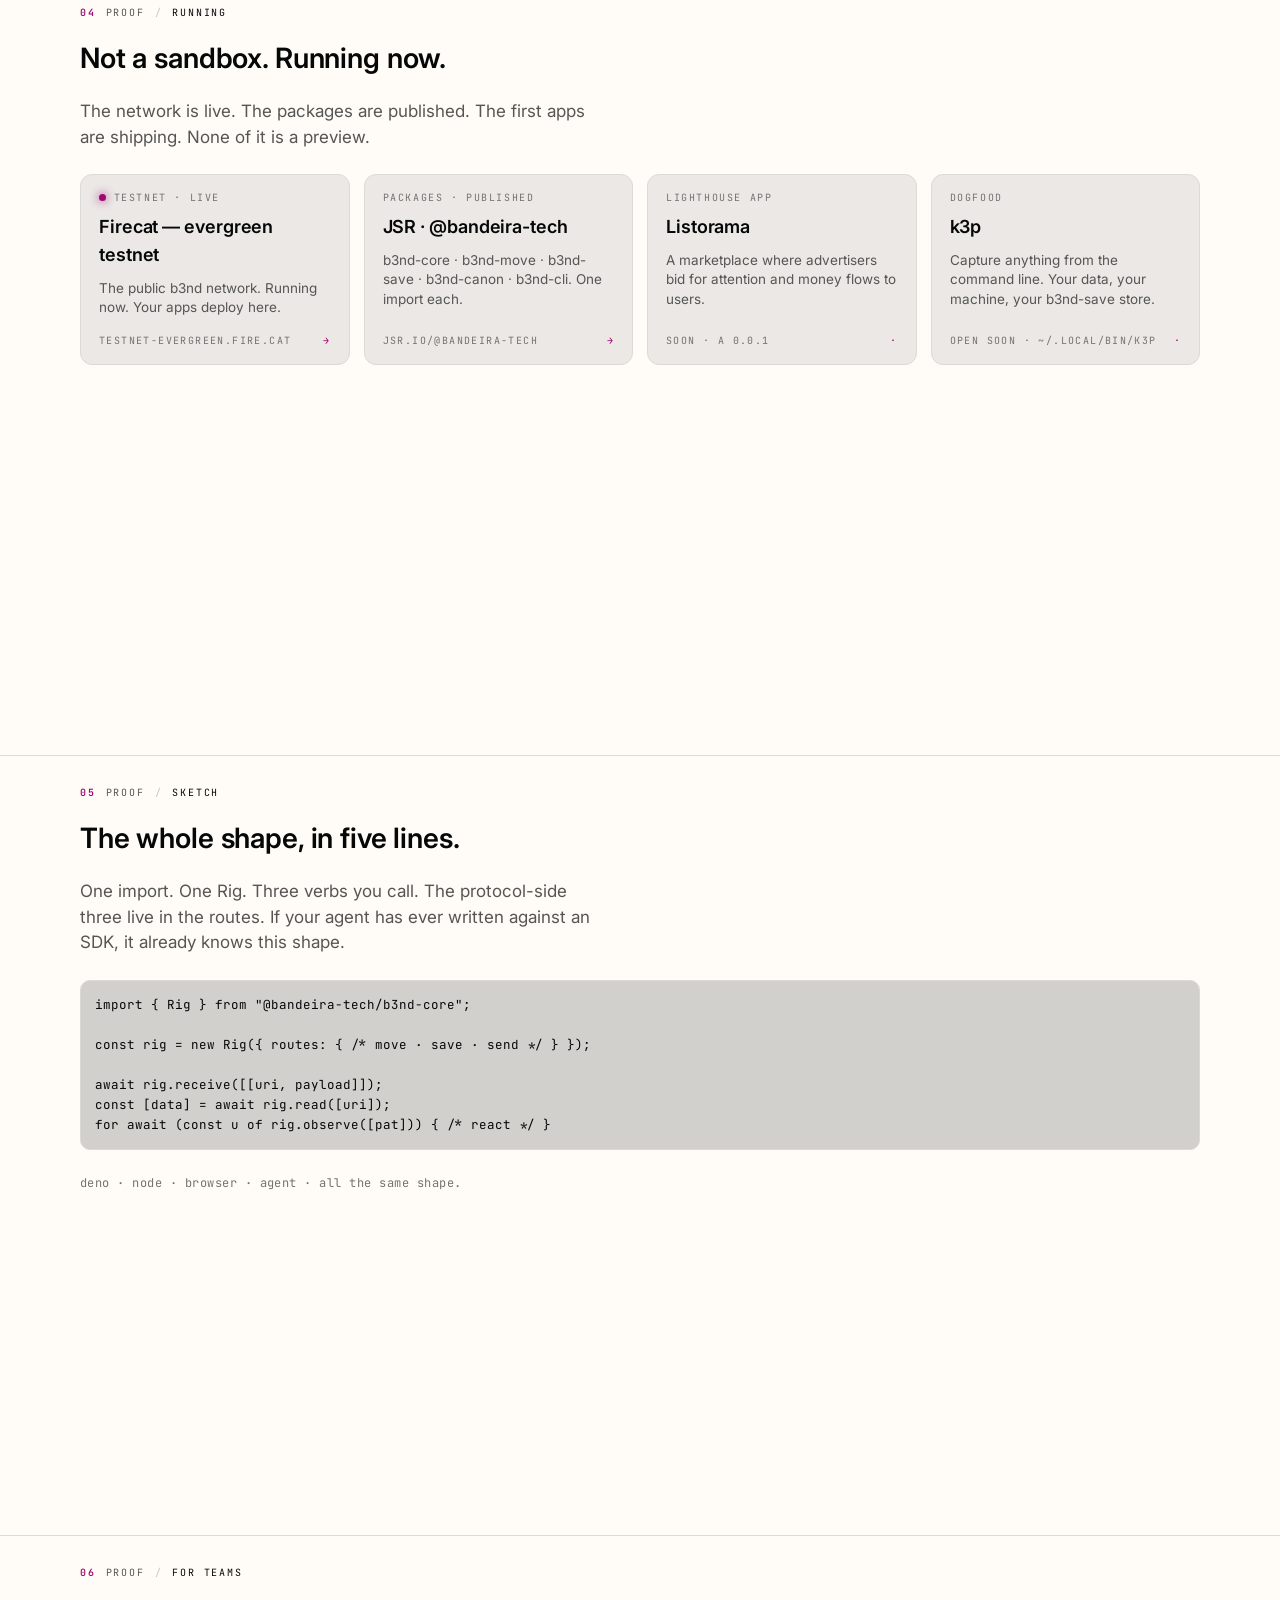
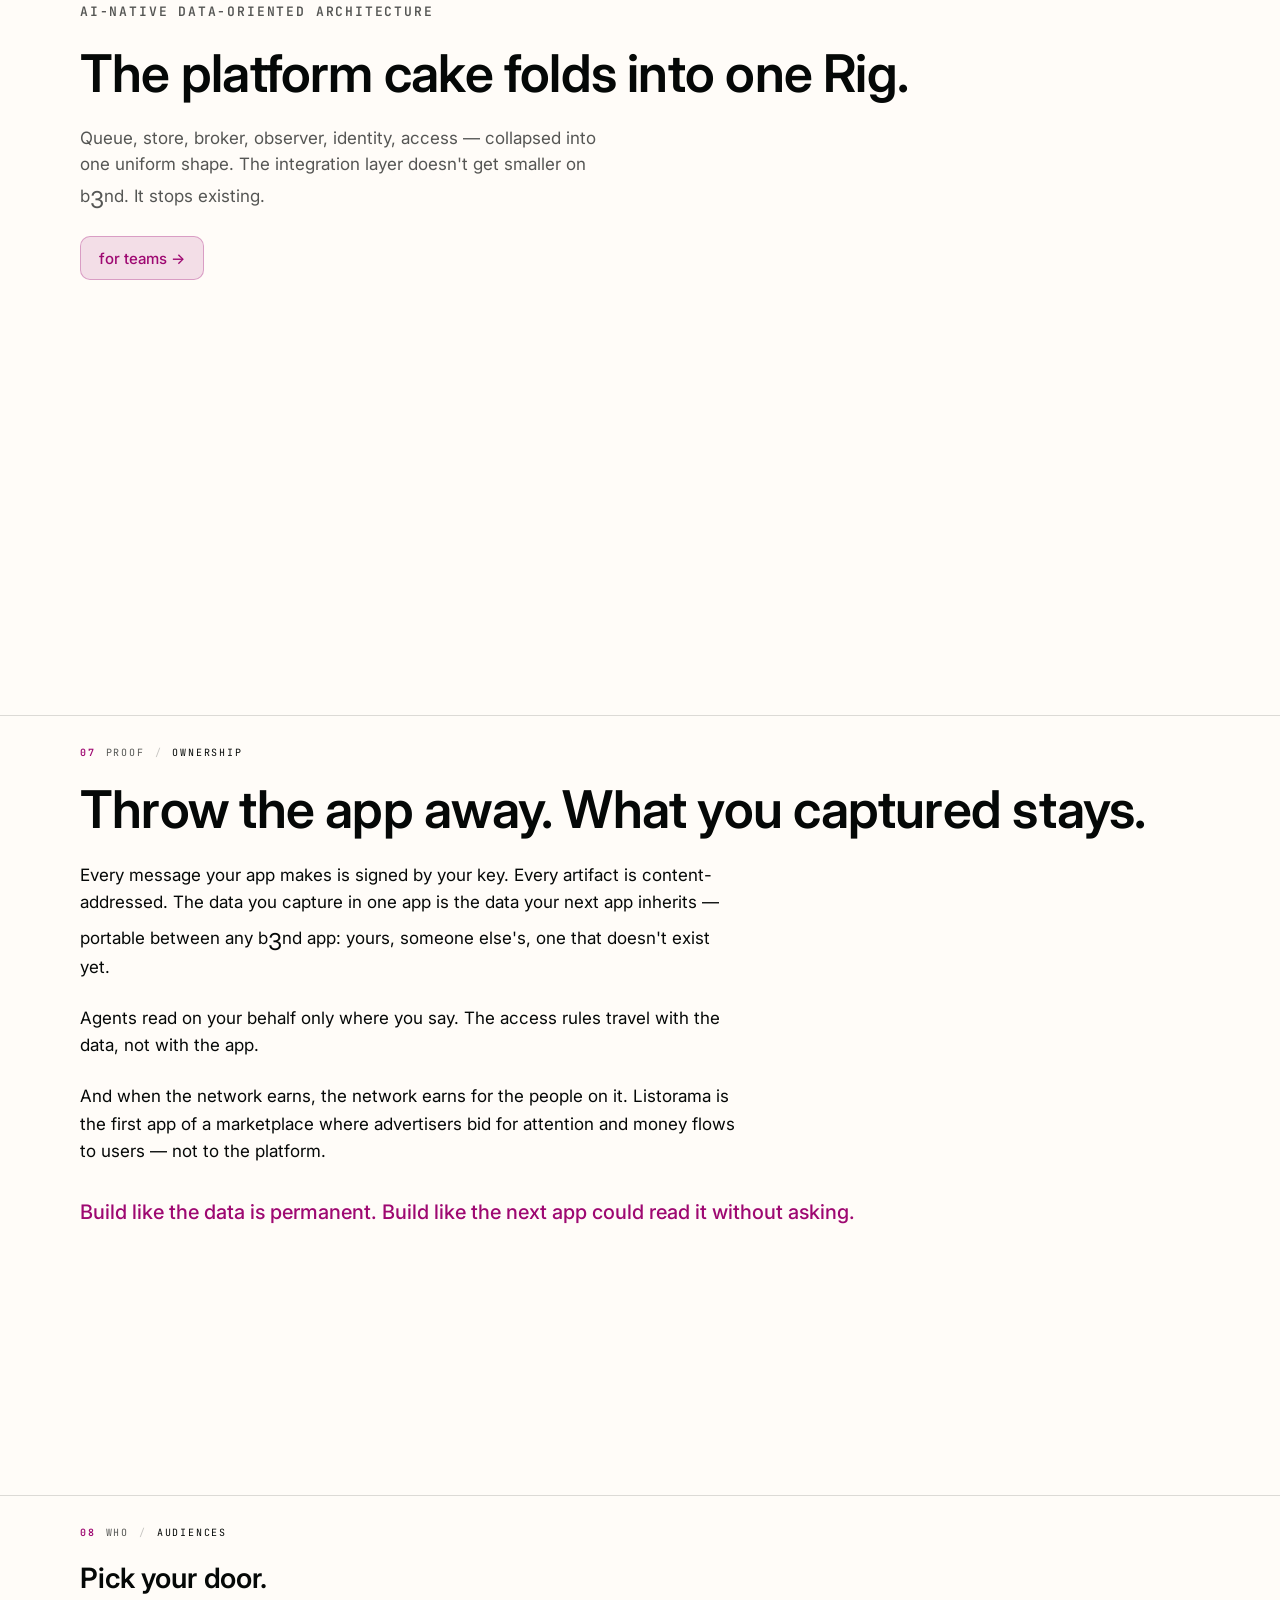
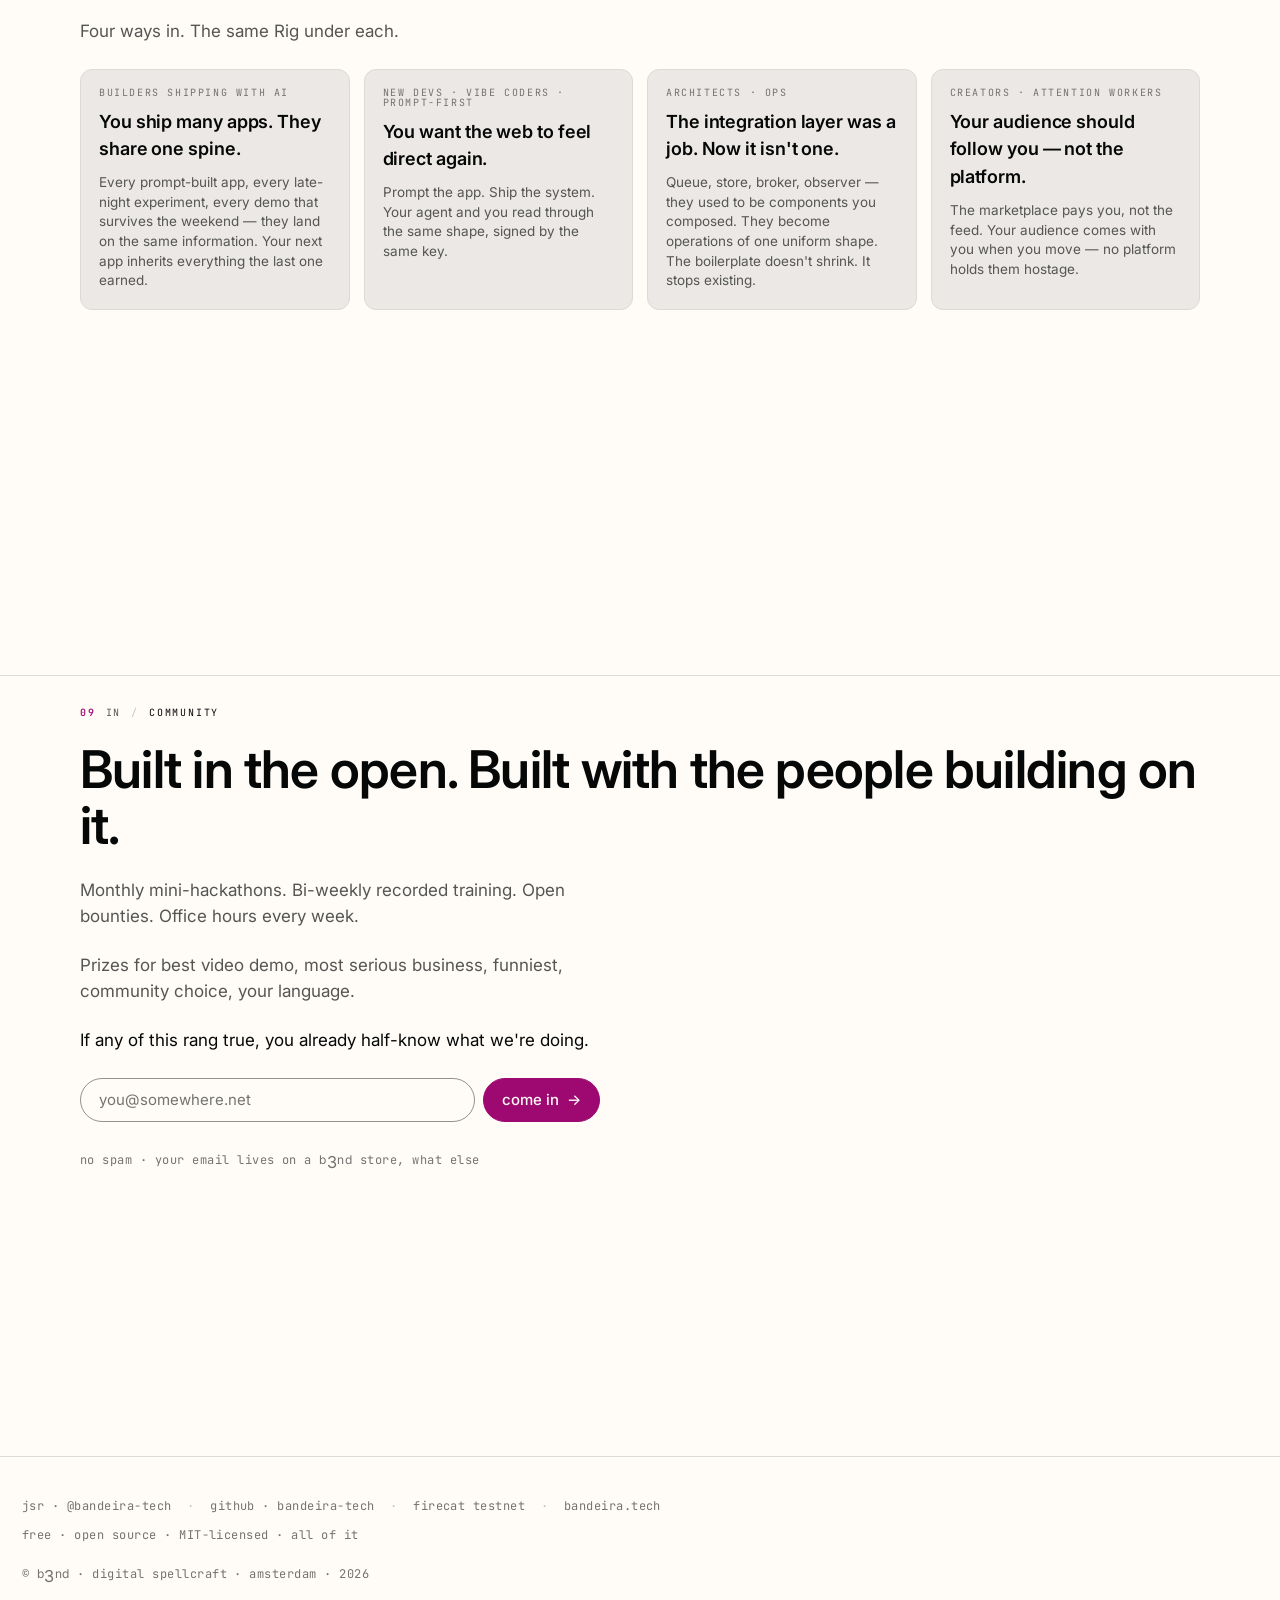
==== commit b14405e0: "b3nd.org · exp/capture-once · panel 02 → two columns of 4 verb-rows, "free" promoted to its own row " ====
--- a/index.html
+++ b/index.html
@@ -476,19 +476,23 @@
     .trinity-row{grid-template-columns:1fr;gap:6px;padding:16px 0}
   }
 
-  /* SHELL-CANDIDATE 02b — .simple-rows
-     A grid of (verb · chips) rows showing what each verb can reach
-     for. Verb in mono accent, chips in mono dim with rule border.
-     Used on the "simple" panel to make the surface area concrete
-     without prose. */
-  .simple-rows{display:flex;flex-direction:column;margin-top:16px}
+  /* SHELL-CANDIDATE 02b — .simple-grid
+     Two side-by-side columns of (verb · chips) rows. Verb in mono
+     accent, large; chips in mono dim with rule border. Used on the
+     "simple" panel to make the surface area concrete without prose.
+     Mobile collapses to one column, all rows stacked. */
+  .simple-grid{
+    display:grid;grid-template-columns:1fr 1fr;gap:0 48px;
+    margin-top:16px;max-width:920px;
+  }
+  .simple-col{display:flex;flex-direction:column}
   .simple-row{
-    display:grid;grid-template-columns:140px 1fr;gap:32px;
+    display:grid;grid-template-columns:115px 1fr;gap:20px;
     align-items:center;padding:18px 0;border-top:1px solid var(--rule);
   }
   .simple-row:last-child{border-bottom:1px solid var(--rule)}
   .simple-verb{
-    font-family:var(--mono);font-size:clamp(20px,2.4vw,28px);
+    font-family:var(--mono);font-size:clamp(20px,2.2vw,26px);
     font-weight:600;color:var(--accent);letter-spacing:-.01em;
   }
   .simple-chips{display:flex;flex-wrap:wrap;gap:6px;align-items:center}
@@ -499,12 +503,11 @@
     letter-spacing:.04em;white-space:nowrap;
   }
   .simple-chip svg{width:11px;height:11px;flex-shrink:0;color:var(--ink-dim)}
-  .simple-sep{
-    font:10px/1 var(--mono);color:var(--ink-mute);
-    letter-spacing:.16em;text-transform:uppercase;
-    margin:0 4px 0 6px;
-  }
-  @media (max-width:680px){
+  @media (max-width:880px){
+    .simple-grid{grid-template-columns:1fr;gap:0}
+    .simple-row{grid-template-columns:115px 1fr}
+  }
+  @media (max-width:520px){
     .simple-row{grid-template-columns:1fr;gap:10px;padding:14px 0}
   }
 
@@ -651,87 +654,95 @@
     <h2 class="h-1">Building is the easy part.</h2>
     <p class="lede">Pick a verb. Pick where it goes. The wiring is already here — what's left is the app.</p>
 
-    <div class="simple-rows">
-      <div class="simple-row">
-        <span class="simple-verb">show</span>
-        <div class="simple-chips">
-          <span class="simple-chip">web</span>
-          <span class="simple-chip">cli</span>
-          <span class="simple-chip">mobile</span>
-          <span class="simple-chip">agent skill</span>
-          <span class="simple-sep">free on</span>
-          <span class="simple-chip">cloudflare</span>
-          <span class="simple-chip">vercel</span>
-          <span class="simple-chip">digital ocean</span>
-          <span class="simple-chip">hetzner</span>
+    <div class="simple-grid">
+      <div class="simple-col">
+        <div class="simple-row">
+          <span class="simple-verb">receive</span>
+          <div class="simple-chips">
+            <span class="simple-chip">.json</span>
+            <span class="simple-chip">.jpg</span>
+            <span class="simple-chip">.mov</span>
+            <span class="simple-chip">.proto</span>
+          </div>
+        </div>
+        <div class="simple-row">
+          <span class="simple-verb">read</span>
+          <div class="simple-chips">
+            <span class="simple-chip" title="by URI">
+              <svg viewBox="0 0 16 16" fill="none" stroke="currentColor" stroke-width="1.4" stroke-linejoin="round"><path d="M3.5 1.5h5L12.5 5.5v9h-9z"/><path d="M8.5 1.5V5.5h4"/></svg>
+              doc
+            </span>
+            <span class="simple-chip" title="by query">
+              <svg viewBox="0 0 16 16" fill="none" stroke="currentColor" stroke-width="1.4" stroke-linejoin="round"><path d="M2 12V3.5h5L9 5.5v0.5"/><path d="M5 14V5.5h6L13 7.5v6.5z"/></svg>
+              docs
+            </span>
+            <span class="simple-chip" title="by search">
+              <svg viewBox="0 0 16 16" fill="none" stroke="currentColor" stroke-width="1.4" stroke-linecap="round"><circle cx="7" cy="7" r="4.2"/><line x1="10.3" y1="10.3" x2="14" y2="14"/></svg>
+              search
+            </span>
+            <span class="simple-chip" title="by URI pattern">
+              <svg viewBox="0 0 16 16" fill="none" stroke="currentColor" stroke-width="1.4"><circle cx="8" cy="8" r="5.5"/><circle cx="8" cy="8" r="2.5"/><circle cx="8" cy="8" r="0.6" fill="currentColor" stroke="none"/></svg>
+              target
+            </span>
+          </div>
+        </div>
+        <div class="simple-row">
+          <span class="simple-verb">observe</span>
+          <div class="simple-chips">
+            <span class="simple-chip">SSE</span>
+            <span class="simple-chip">path/**</span>
+            <span class="simple-chip">
+              <svg viewBox="0 0 16 16" fill="none" stroke="currentColor" stroke-width="1.4" stroke-linejoin="round" stroke-linecap="round"><path d="M4 11V7c0-2.2 1.8-4 4-4s4 1.8 4 4v4l1 1H3z"/><path d="M6.8 13.5c0 0.7 0.5 1.2 1.2 1.2s1.2-0.5 1.2-1.2"/></svg>
+              notify
+            </span>
+          </div>
+        </div>
+        <div class="simple-row">
+          <span class="simple-verb">show</span>
+          <div class="simple-chips">
+            <span class="simple-chip">web</span>
+            <span class="simple-chip">cli</span>
+            <span class="simple-chip">mobile</span>
+            <span class="simple-chip">agent skill</span>
+          </div>
         </div>
       </div>
-      <div class="simple-row">
-        <span class="simple-verb">receive</span>
-        <div class="simple-chips">
-          <span class="simple-chip">.json</span>
-          <span class="simple-chip">.jpg</span>
-          <span class="simple-chip">.mov</span>
-          <span class="simple-chip">.proto</span>
+      <div class="simple-col">
+        <div class="simple-row">
+          <span class="simple-verb">move</span>
+          <div class="simple-chips">
+            <span class="simple-chip">mcp</span>
+            <span class="simple-chip">http</span>
+            <span class="simple-chip">ws</span>
+            <span class="simple-chip">grpc</span>
+          </div>
         </div>
-      </div>
-      <div class="simple-row">
-        <span class="simple-verb">read</span>
-        <div class="simple-chips">
-          <span class="simple-chip" title="by URI">
-            <svg viewBox="0 0 16 16" fill="none" stroke="currentColor" stroke-width="1.4" stroke-linejoin="round"><path d="M3.5 1.5h5L12.5 5.5v9h-9z"/><path d="M8.5 1.5V5.5h4"/></svg>
-            doc
-          </span>
-          <span class="simple-chip" title="by query">
-            <svg viewBox="0 0 16 16" fill="none" stroke="currentColor" stroke-width="1.4" stroke-linejoin="round"><path d="M2 12V3.5h5L9 5.5v0.5"/><path d="M5 14V5.5h6L13 7.5v6.5z"/></svg>
-            docs
-          </span>
-          <span class="simple-chip" title="by search">
-            <svg viewBox="0 0 16 16" fill="none" stroke="currentColor" stroke-width="1.4" stroke-linecap="round"><circle cx="7" cy="7" r="4.2"/><line x1="10.3" y1="10.3" x2="14" y2="14"/></svg>
-            search
-          </span>
-          <span class="simple-chip" title="by URI pattern">
-            <svg viewBox="0 0 16 16" fill="none" stroke="currentColor" stroke-width="1.4"><circle cx="8" cy="8" r="5.5"/><circle cx="8" cy="8" r="2.5"/><circle cx="8" cy="8" r="0.6" fill="currentColor" stroke="none"/></svg>
-            target
-          </span>
+        <div class="simple-row">
+          <span class="simple-verb">save</span>
+          <div class="simple-chips">
+            <span class="simple-chip">postgres</span>
+            <span class="simple-chip">mongodb</span>
+            <span class="simple-chip">posix</span>
+            <span class="simple-chip">sqlite</span>
+          </div>
         </div>
-      </div>
-      <div class="simple-row">
-        <span class="simple-verb">observe</span>
-        <div class="simple-chips">
-          <span class="simple-chip">SSE</span>
-          <span class="simple-chip">path/**</span>
-          <span class="simple-chip">
-            <svg viewBox="0 0 16 16" fill="none" stroke="currentColor" stroke-width="1.4" stroke-linejoin="round" stroke-linecap="round"><path d="M4 11V7c0-2.2 1.8-4 4-4s4 1.8 4 4v4l1 1H3z"/><path d="M6.8 13.5c0 0.7 0.5 1.2 1.2 1.2s1.2-0.5 1.2-1.2"/></svg>
-            notify
-          </span>
+        <div class="simple-row">
+          <span class="simple-verb">send</span>
+          <div class="simple-chips">
+            <span class="simple-chip">resend</span>
+            <span class="simple-chip">whatsapp</span>
+            <span class="simple-chip">claude</span>
+            <span class="simple-chip">openai</span>
+          </div>
         </div>
-      </div>
-      <div class="simple-row">
-        <span class="simple-verb">move</span>
-        <div class="simple-chips">
-          <span class="simple-chip">mcp</span>
-          <span class="simple-chip">http</span>
-          <span class="simple-chip">ws</span>
-          <span class="simple-chip">grpc</span>
-        </div>
-      </div>
-      <div class="simple-row">
-        <span class="simple-verb">save</span>
-        <div class="simple-chips">
-          <span class="simple-chip">postgres</span>
-          <span class="simple-chip">mongodb</span>
-          <span class="simple-chip">posix</span>
-          <span class="simple-chip">sqlite</span>
-        </div>
-      </div>
-      <div class="simple-row">
-        <span class="simple-verb">send</span>
-        <div class="simple-chips">
-          <span class="simple-chip">resend</span>
-          <span class="simple-chip">whatsapp</span>
-          <span class="simple-chip">claude</span>
-          <span class="simple-chip">openai</span>
+        <div class="simple-row">
+          <span class="simple-verb">free</span>
+          <div class="simple-chips">
+            <span class="simple-chip">cloudflare</span>
+            <span class="simple-chip">vercel</span>
+            <span class="simple-chip">digital ocean</span>
+            <span class="simple-chip">hetzner</span>
+          </div>
         </div>
       </div>
     </div>
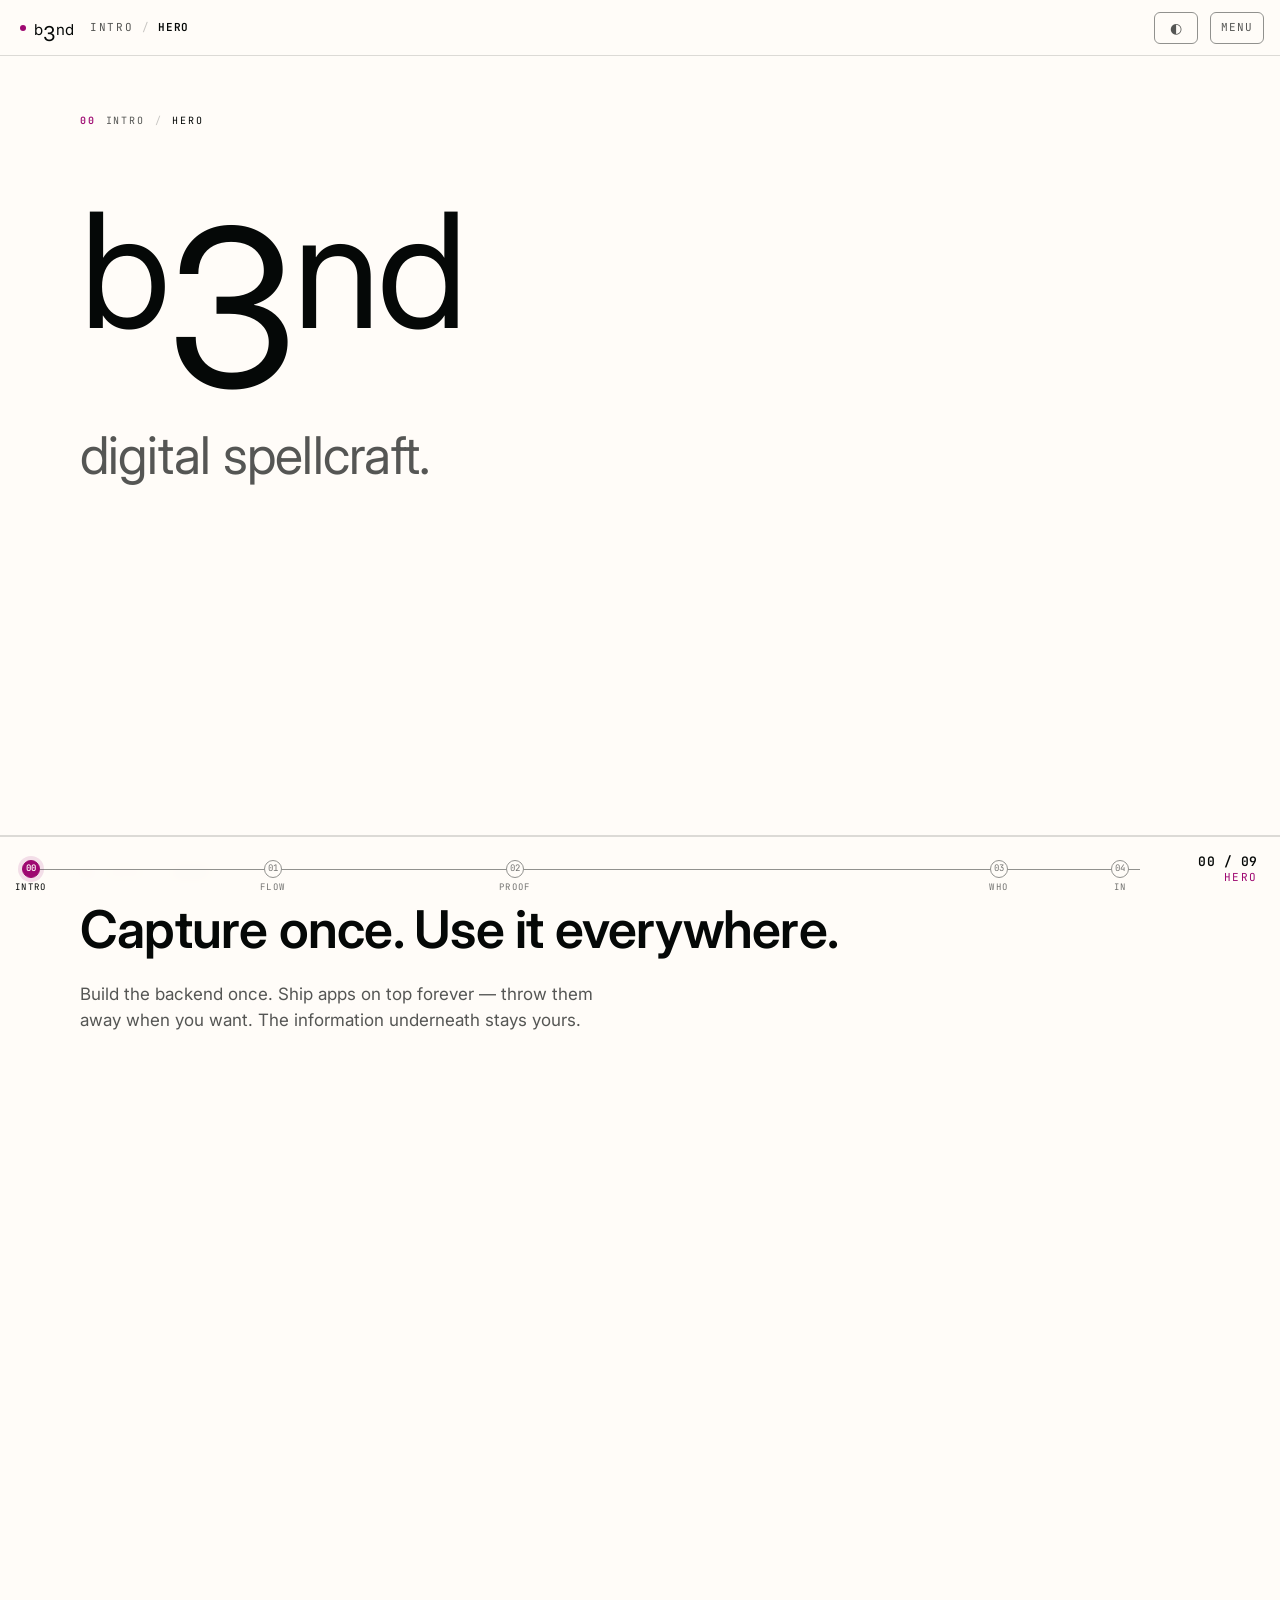
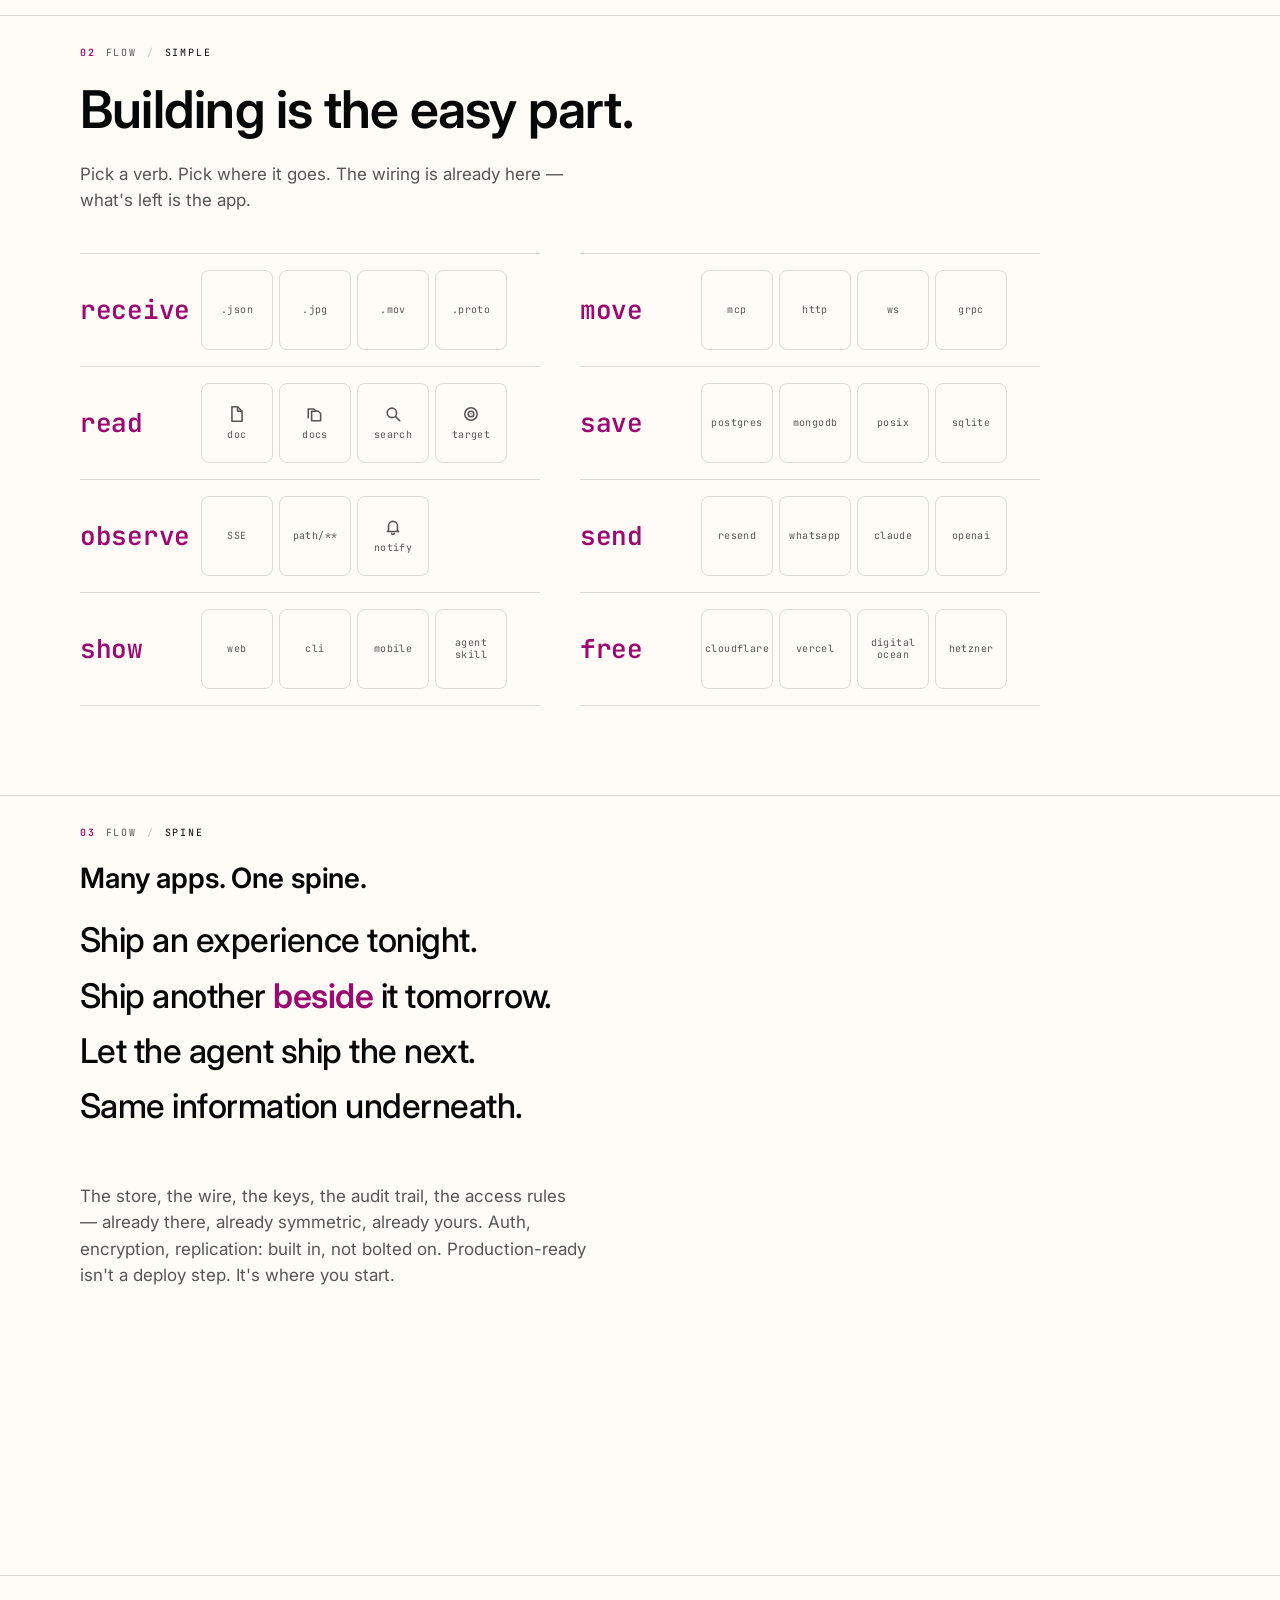
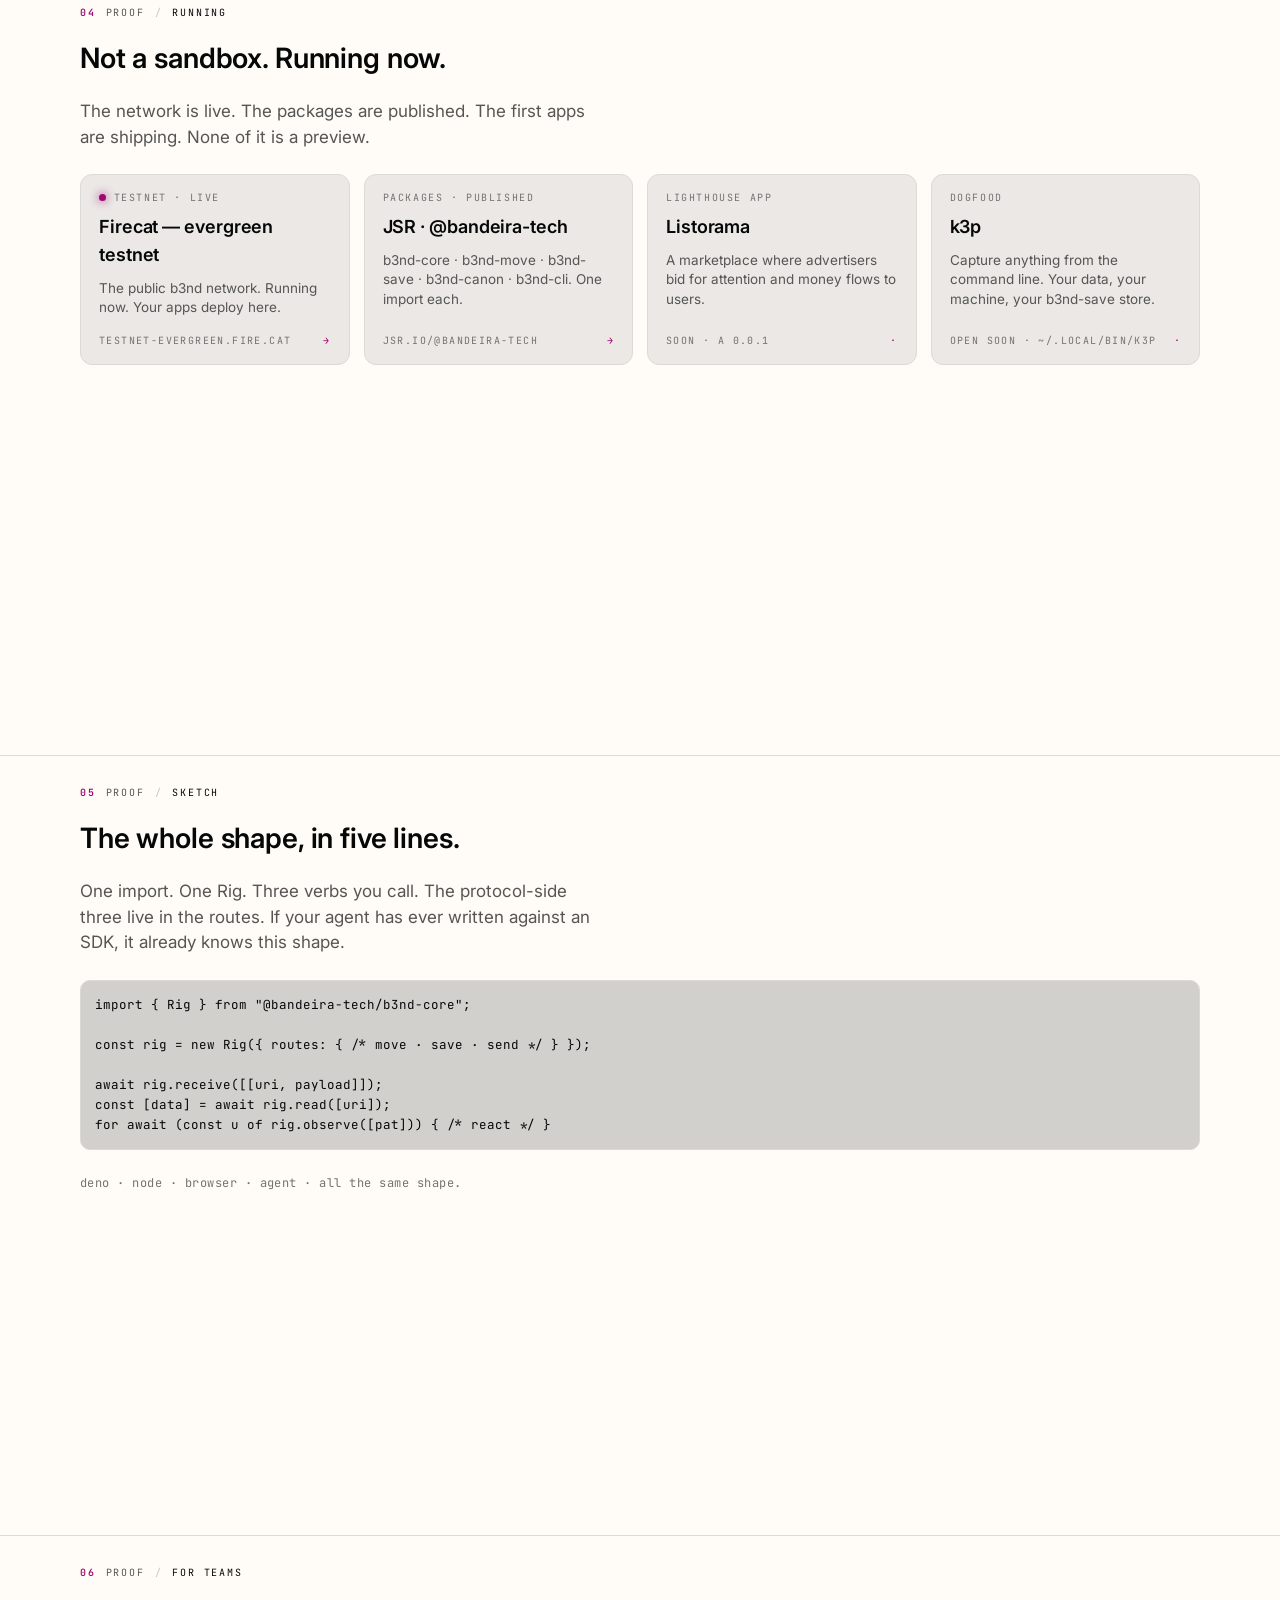
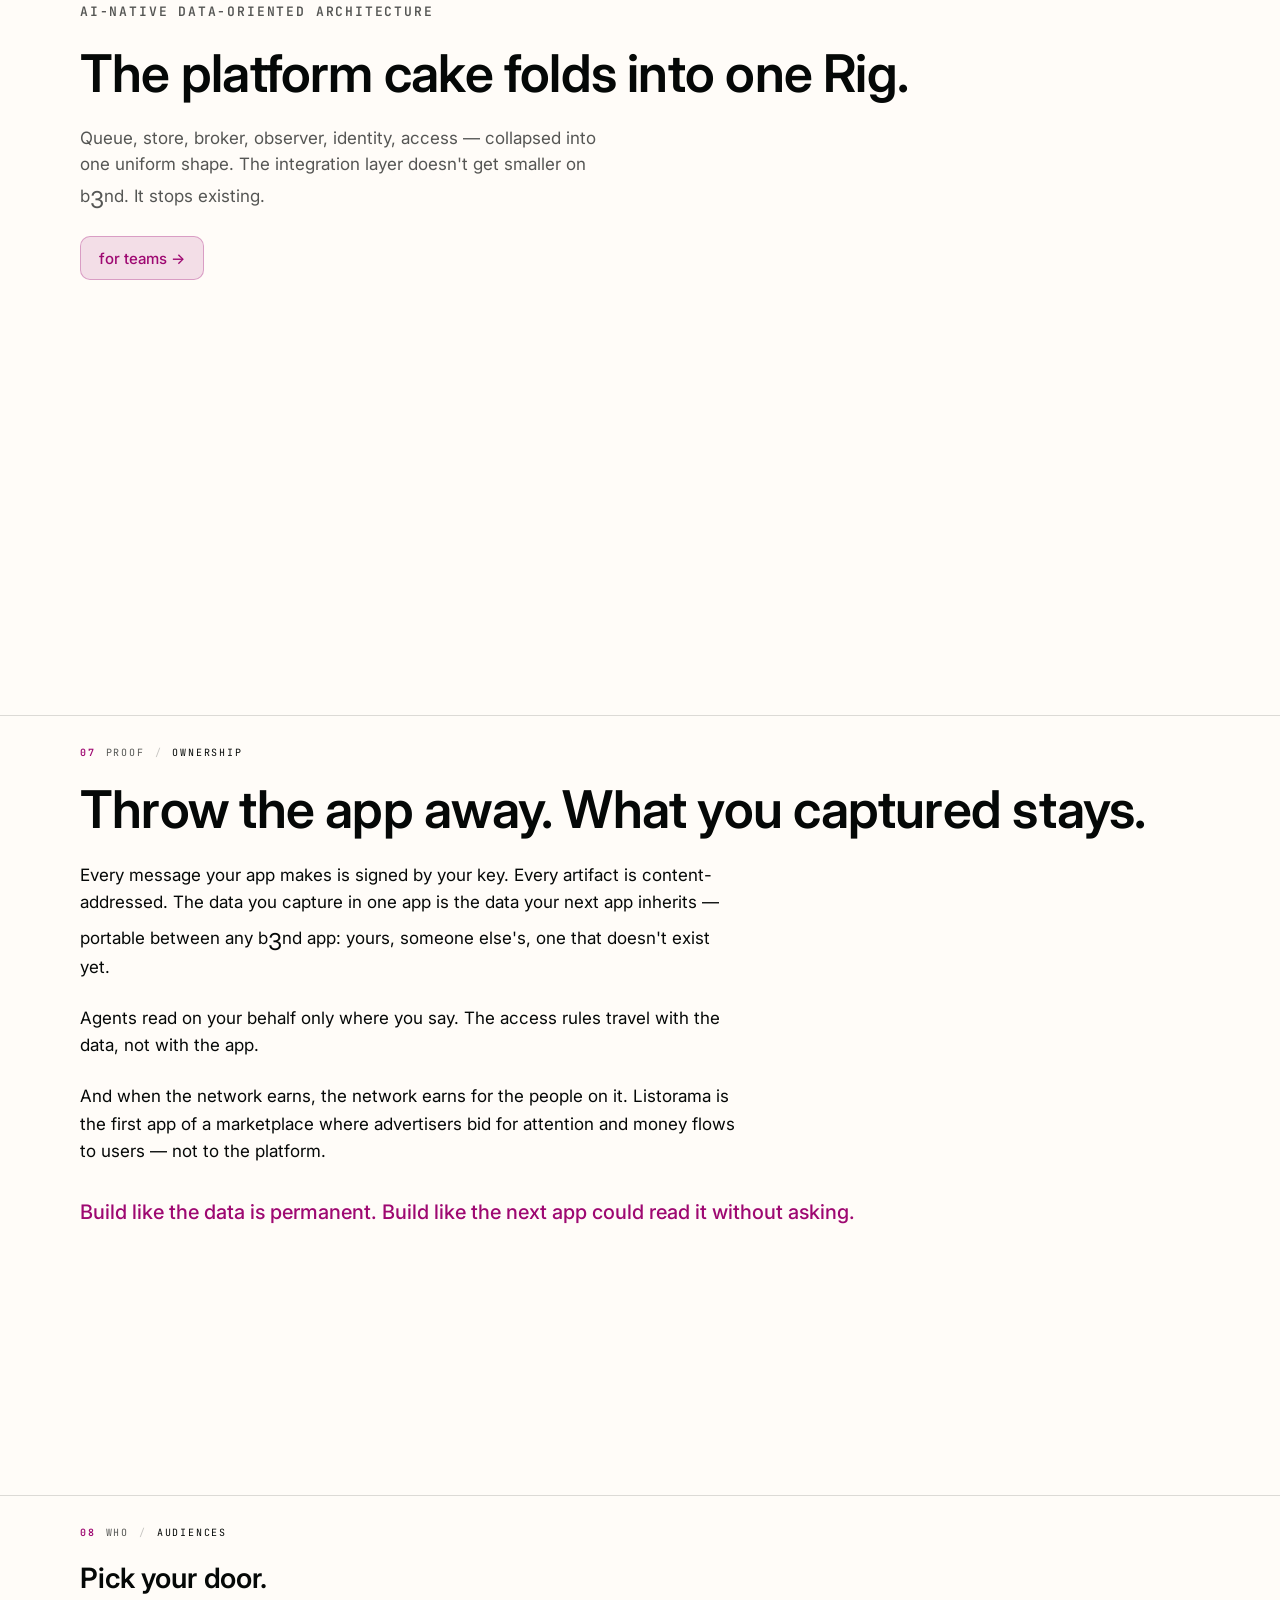
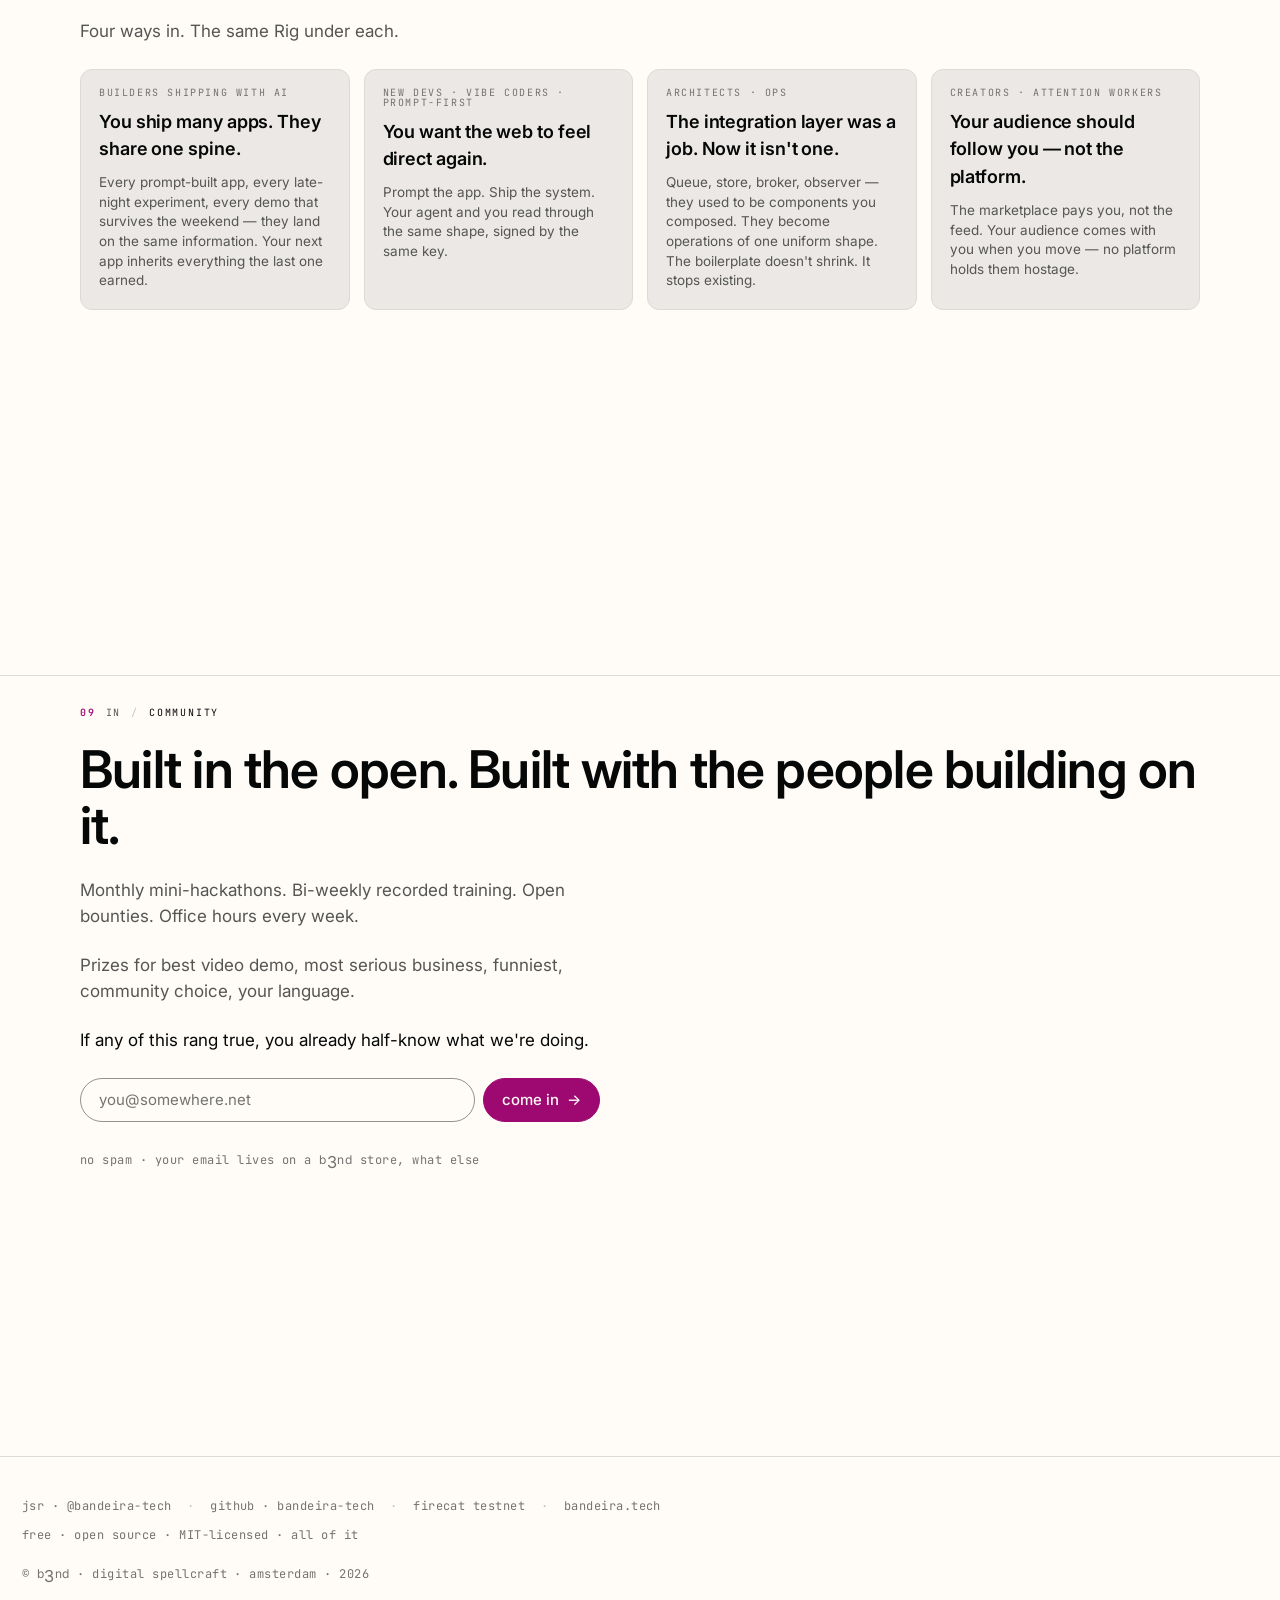
==== commit 5fc51edf: "b3nd.org · exp/capture-once · panel 02 chips → uniform vertical tiles Chips become 72×80 vertical ti" ====
--- a/index.html
+++ b/index.html
@@ -482,33 +482,37 @@
      "simple" panel to make the surface area concrete without prose.
      Mobile collapses to one column, all rows stacked. */
   .simple-grid{
-    display:grid;grid-template-columns:1fr 1fr;gap:0 48px;
-    margin-top:16px;max-width:920px;
+    display:grid;grid-template-columns:1fr 1fr;gap:0 40px;
+    margin-top:16px;max-width:960px;
   }
   .simple-col{display:flex;flex-direction:column}
   .simple-row{
-    display:grid;grid-template-columns:115px 1fr;gap:20px;
-    align-items:center;padding:18px 0;border-top:1px solid var(--rule);
+    display:grid;grid-template-columns:105px 1fr;gap:16px;
+    align-items:center;padding:16px 0;border-top:1px solid var(--rule);
   }
   .simple-row:last-child{border-bottom:1px solid var(--rule)}
   .simple-verb{
     font-family:var(--mono);font-size:clamp(20px,2.2vw,26px);
     font-weight:600;color:var(--accent);letter-spacing:-.01em;
   }
-  .simple-chips{display:flex;flex-wrap:wrap;gap:6px;align-items:center}
+  .simple-chips{display:flex;flex-wrap:wrap;gap:6px;align-items:flex-start}
   .simple-chip{
-    display:inline-flex;align-items:center;gap:5px;
-    padding:5px 9px;border:1px solid var(--rule);border-radius:6px;
-    font:11px/1.2 var(--mono);color:var(--ink-dim);
-    letter-spacing:.04em;white-space:nowrap;
-  }
-  .simple-chip svg{width:11px;height:11px;flex-shrink:0;color:var(--ink-dim)}
+    display:flex;flex-direction:column;align-items:center;justify-content:center;
+    gap:6px;width:72px;height:80px;padding:8px 6px;
+    border:1px solid var(--rule);border-radius:8px;
+    font:10px/1.25 var(--mono);color:var(--ink-dim);
+    letter-spacing:.04em;text-align:center;
+    overflow-wrap:break-word;hyphens:auto;
+    transition:border-color .15s, color .15s;
+  }
+  .simple-chip:hover{border-color:var(--accent-border);color:var(--ink)}
+  .simple-chip svg{width:18px;height:18px;flex-shrink:0;color:var(--ink-dim)}
   @media (max-width:880px){
     .simple-grid{grid-template-columns:1fr;gap:0}
-    .simple-row{grid-template-columns:115px 1fr}
   }
   @media (max-width:520px){
     .simple-row{grid-template-columns:1fr;gap:10px;padding:14px 0}
+    .simple-chip{width:64px;height:72px}
   }
 
   /* SHELL-CANDIDATE 03 — .manifesto
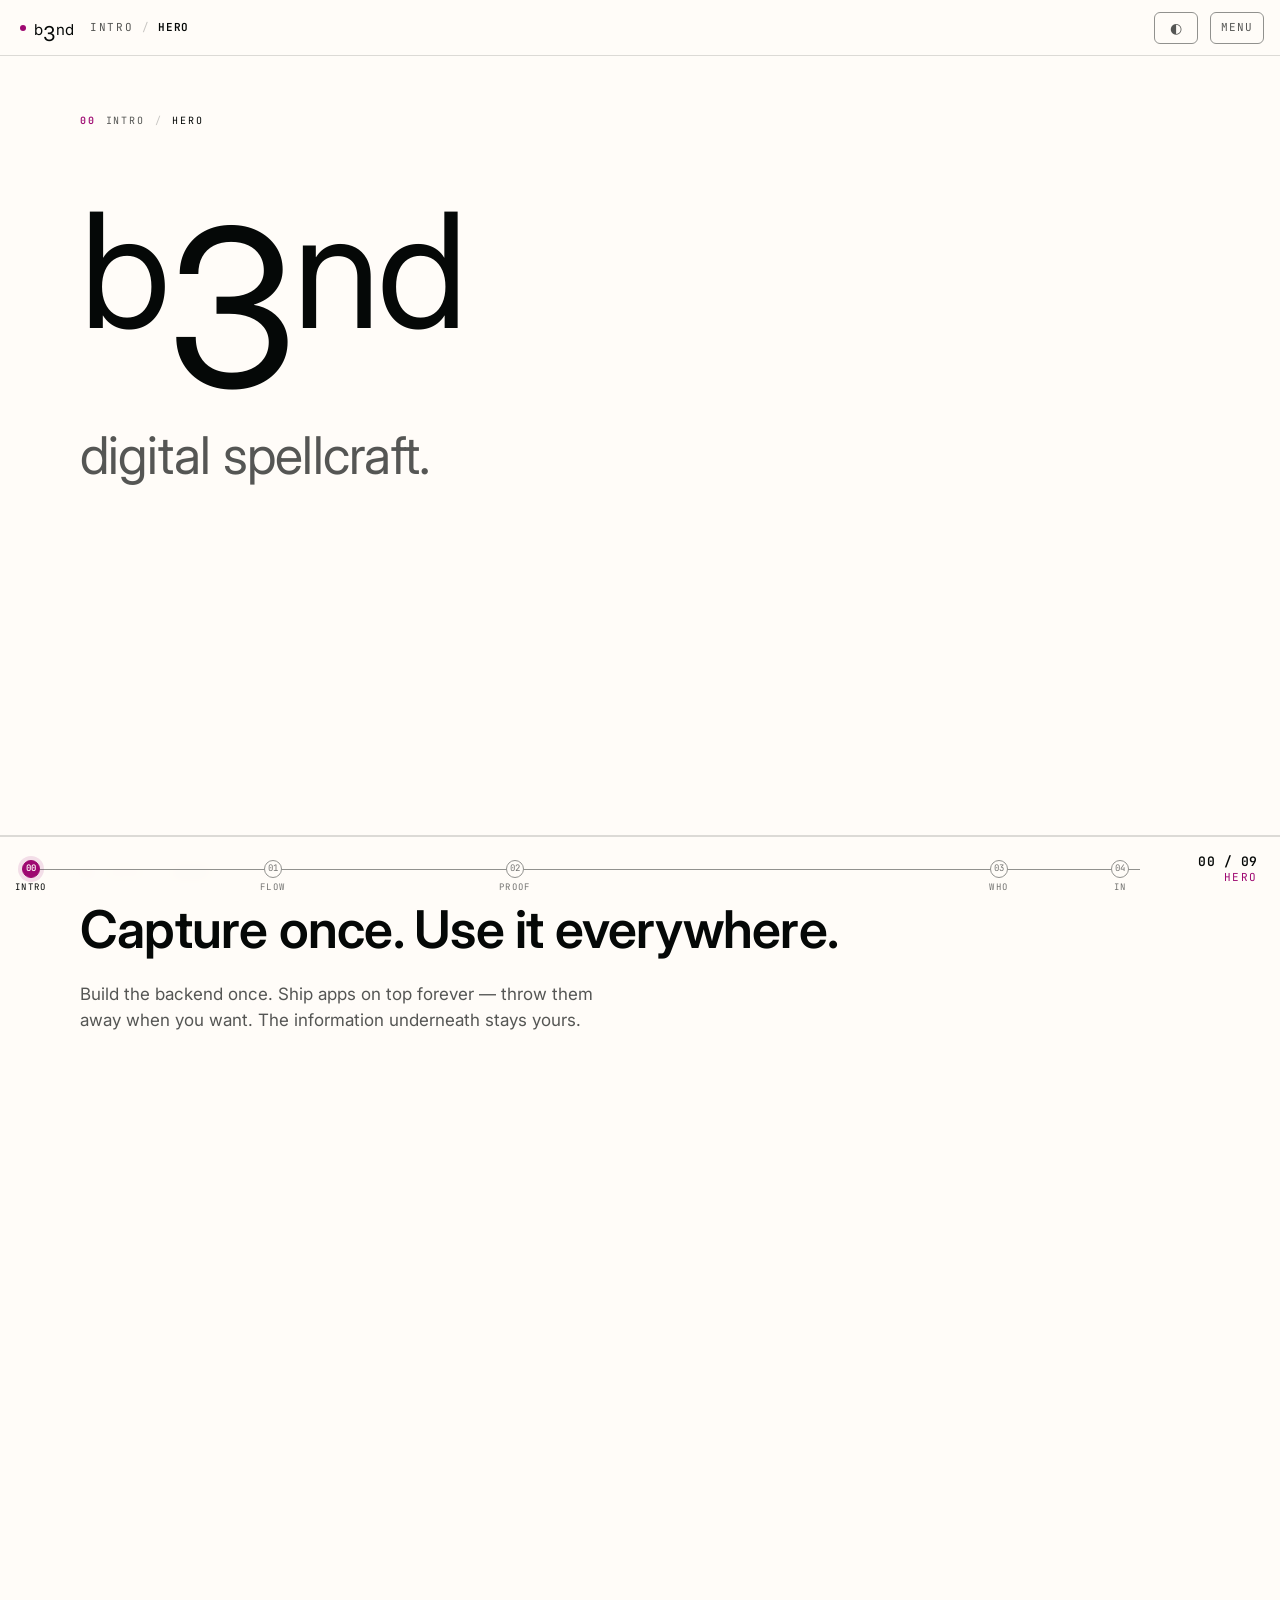
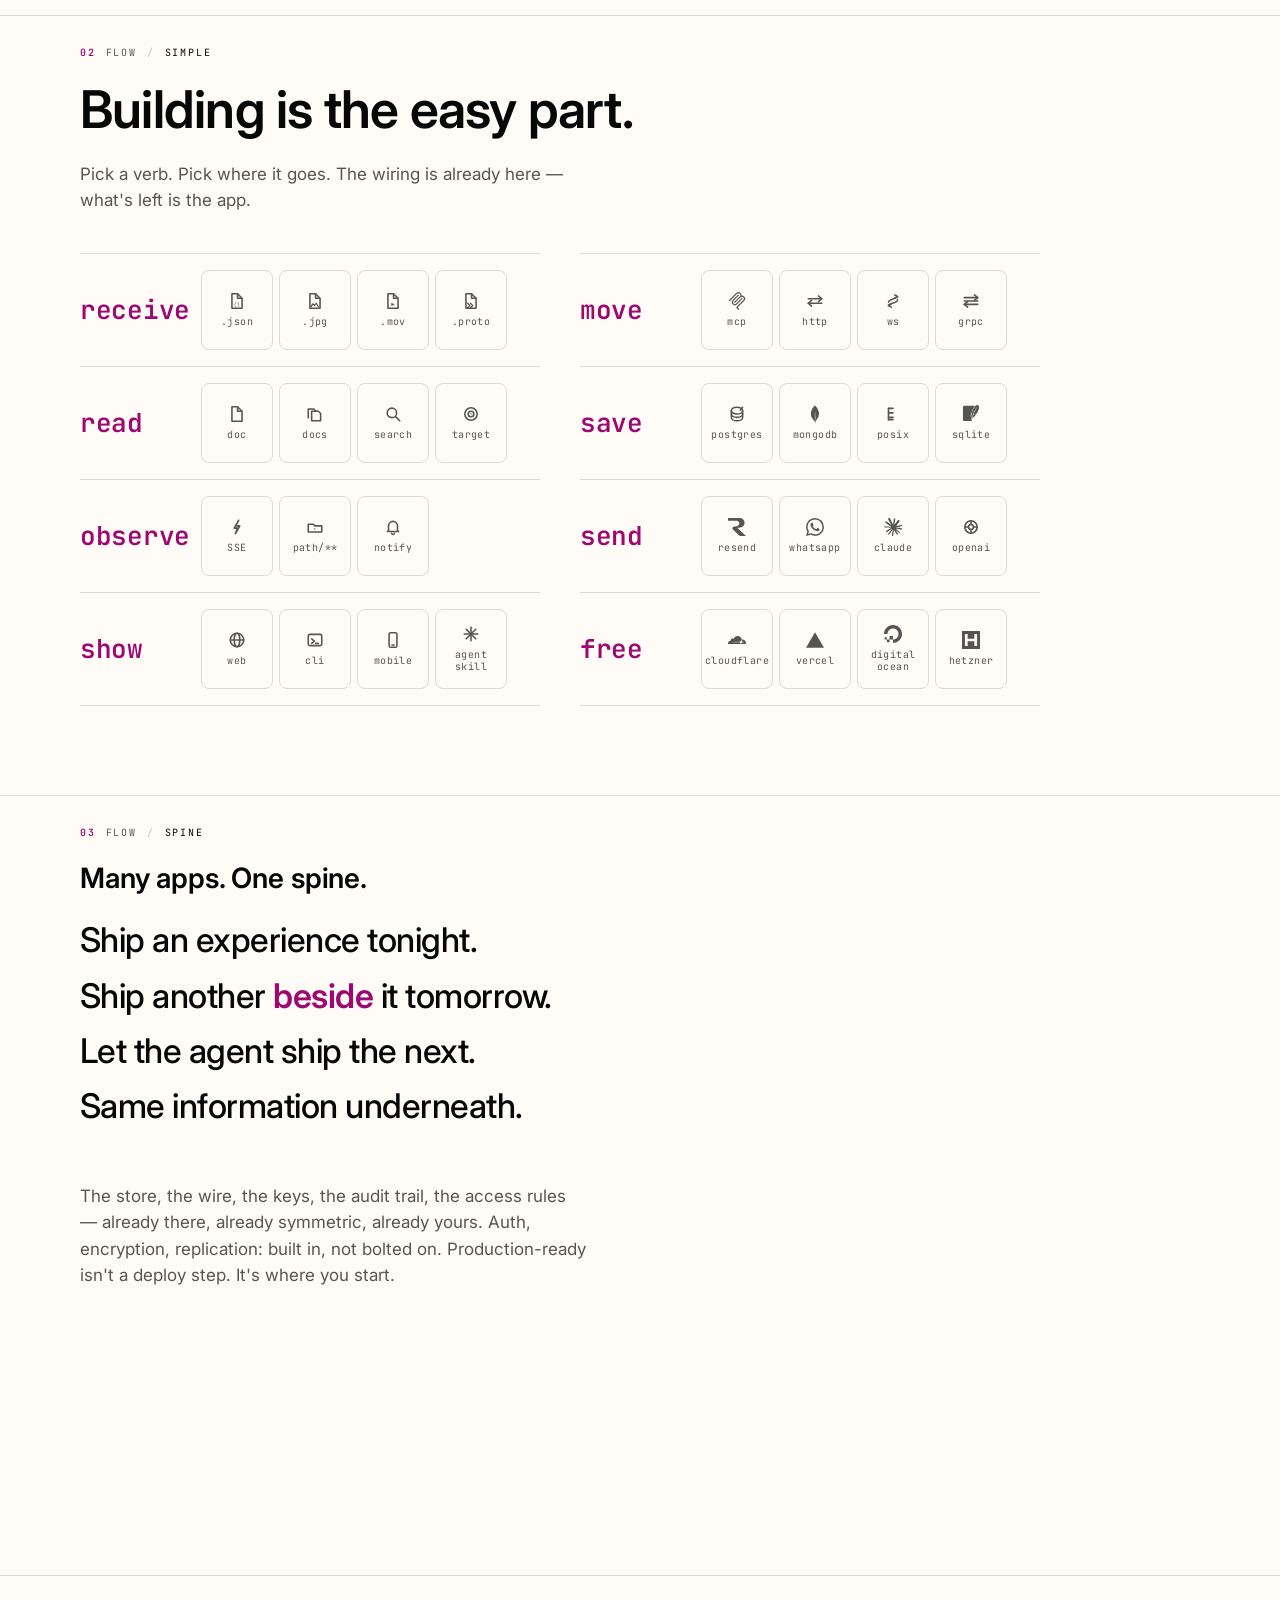
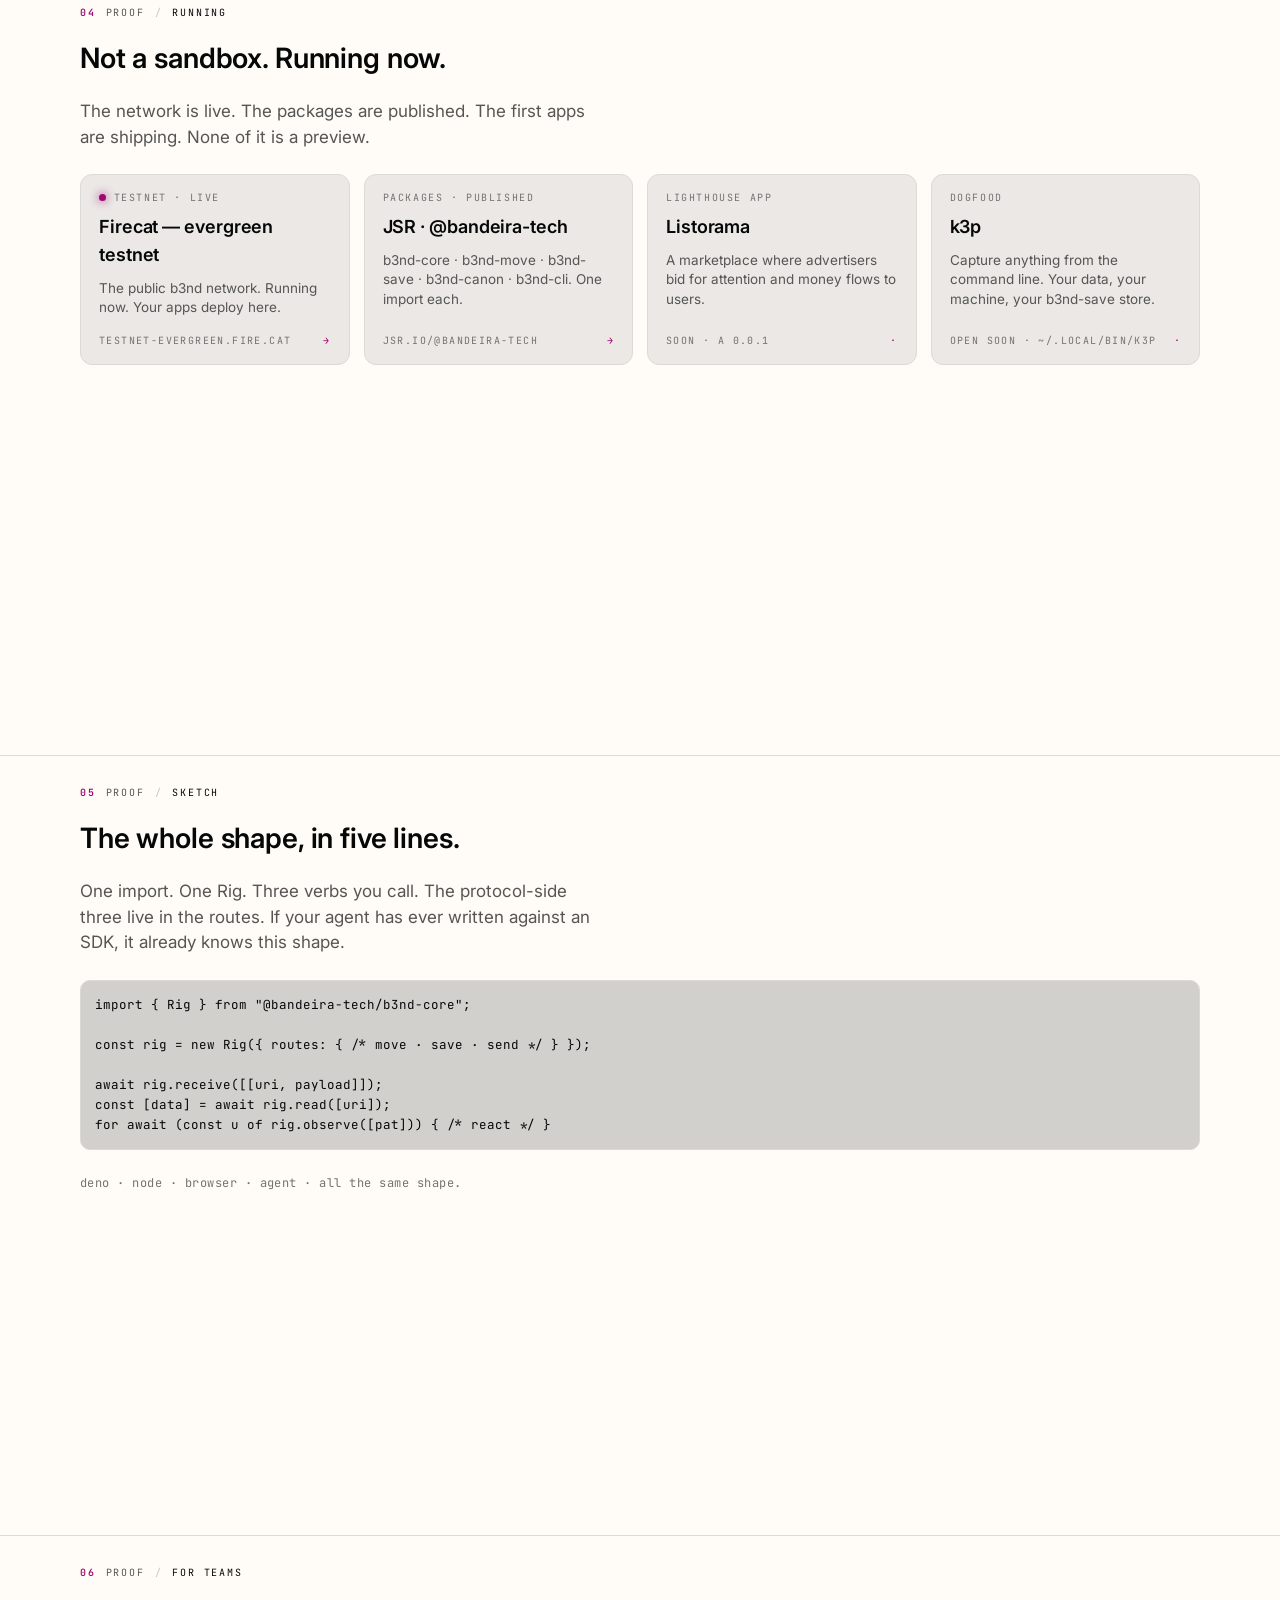
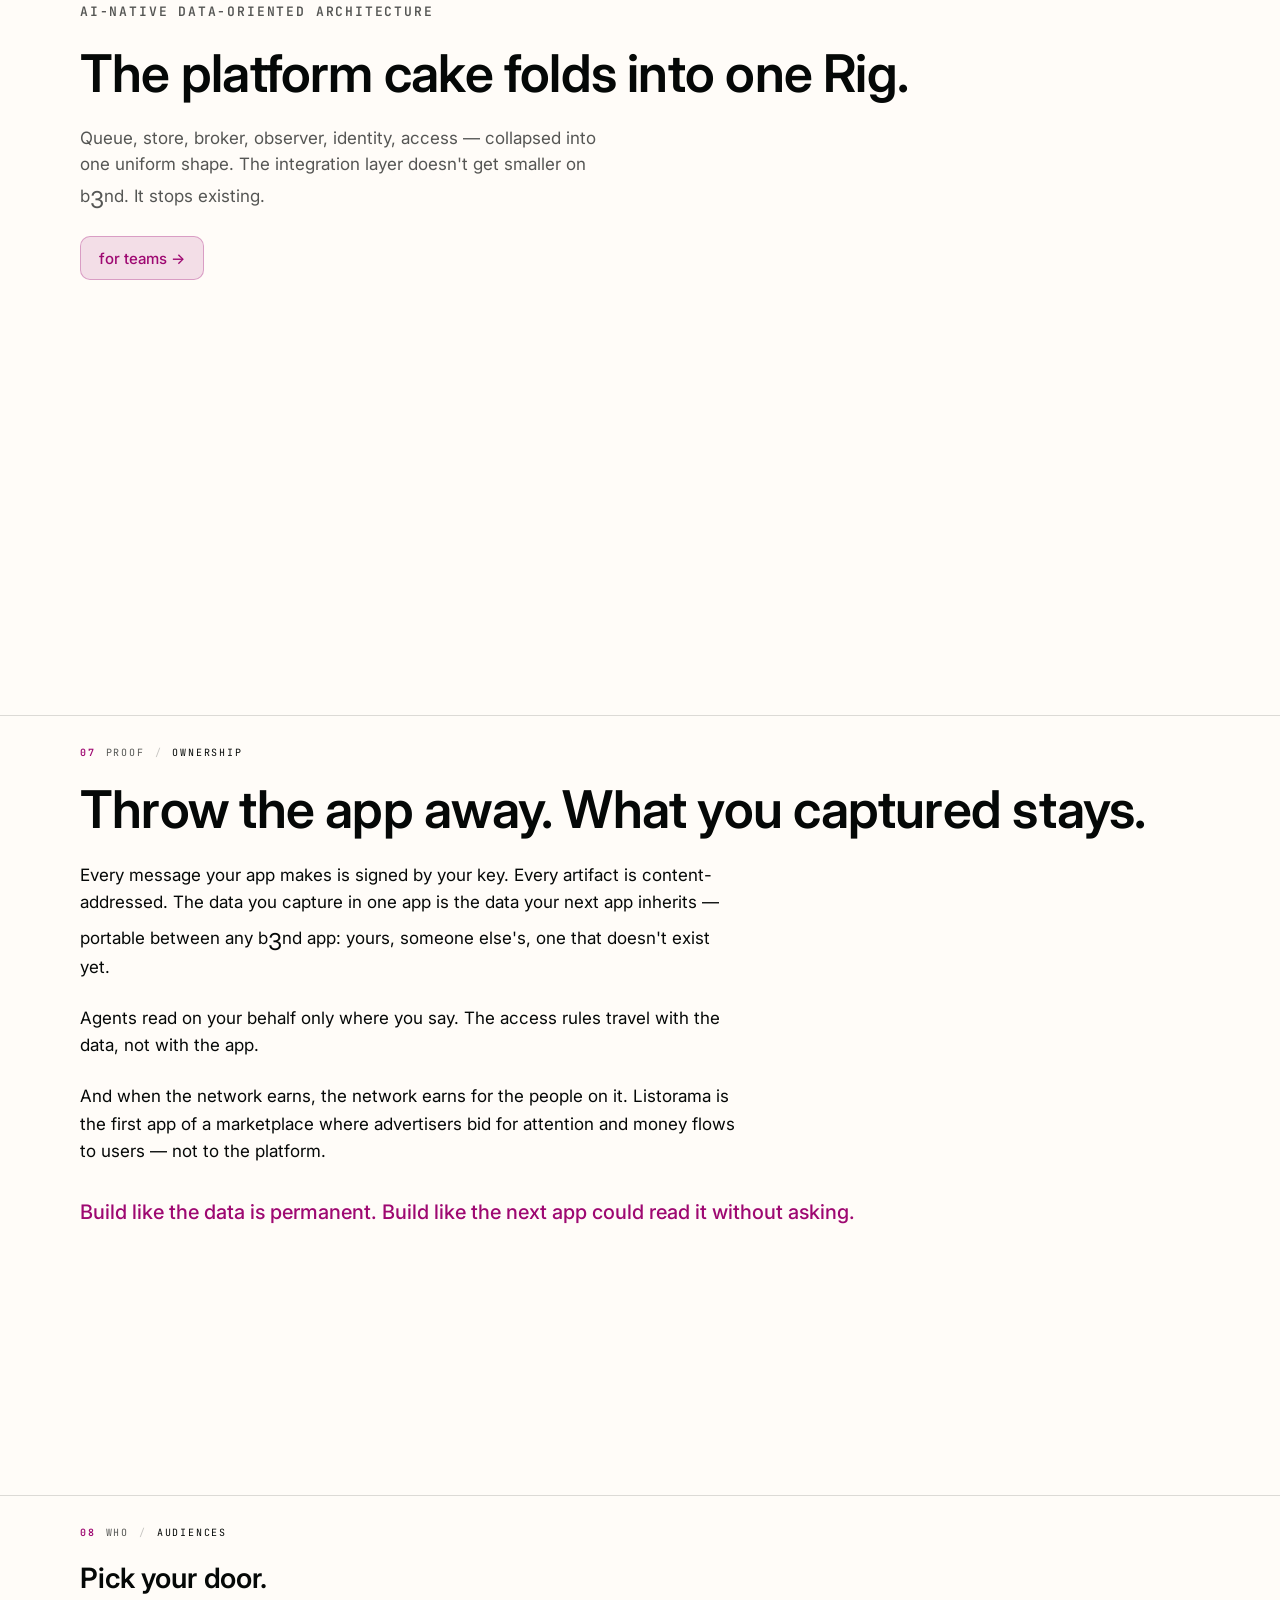
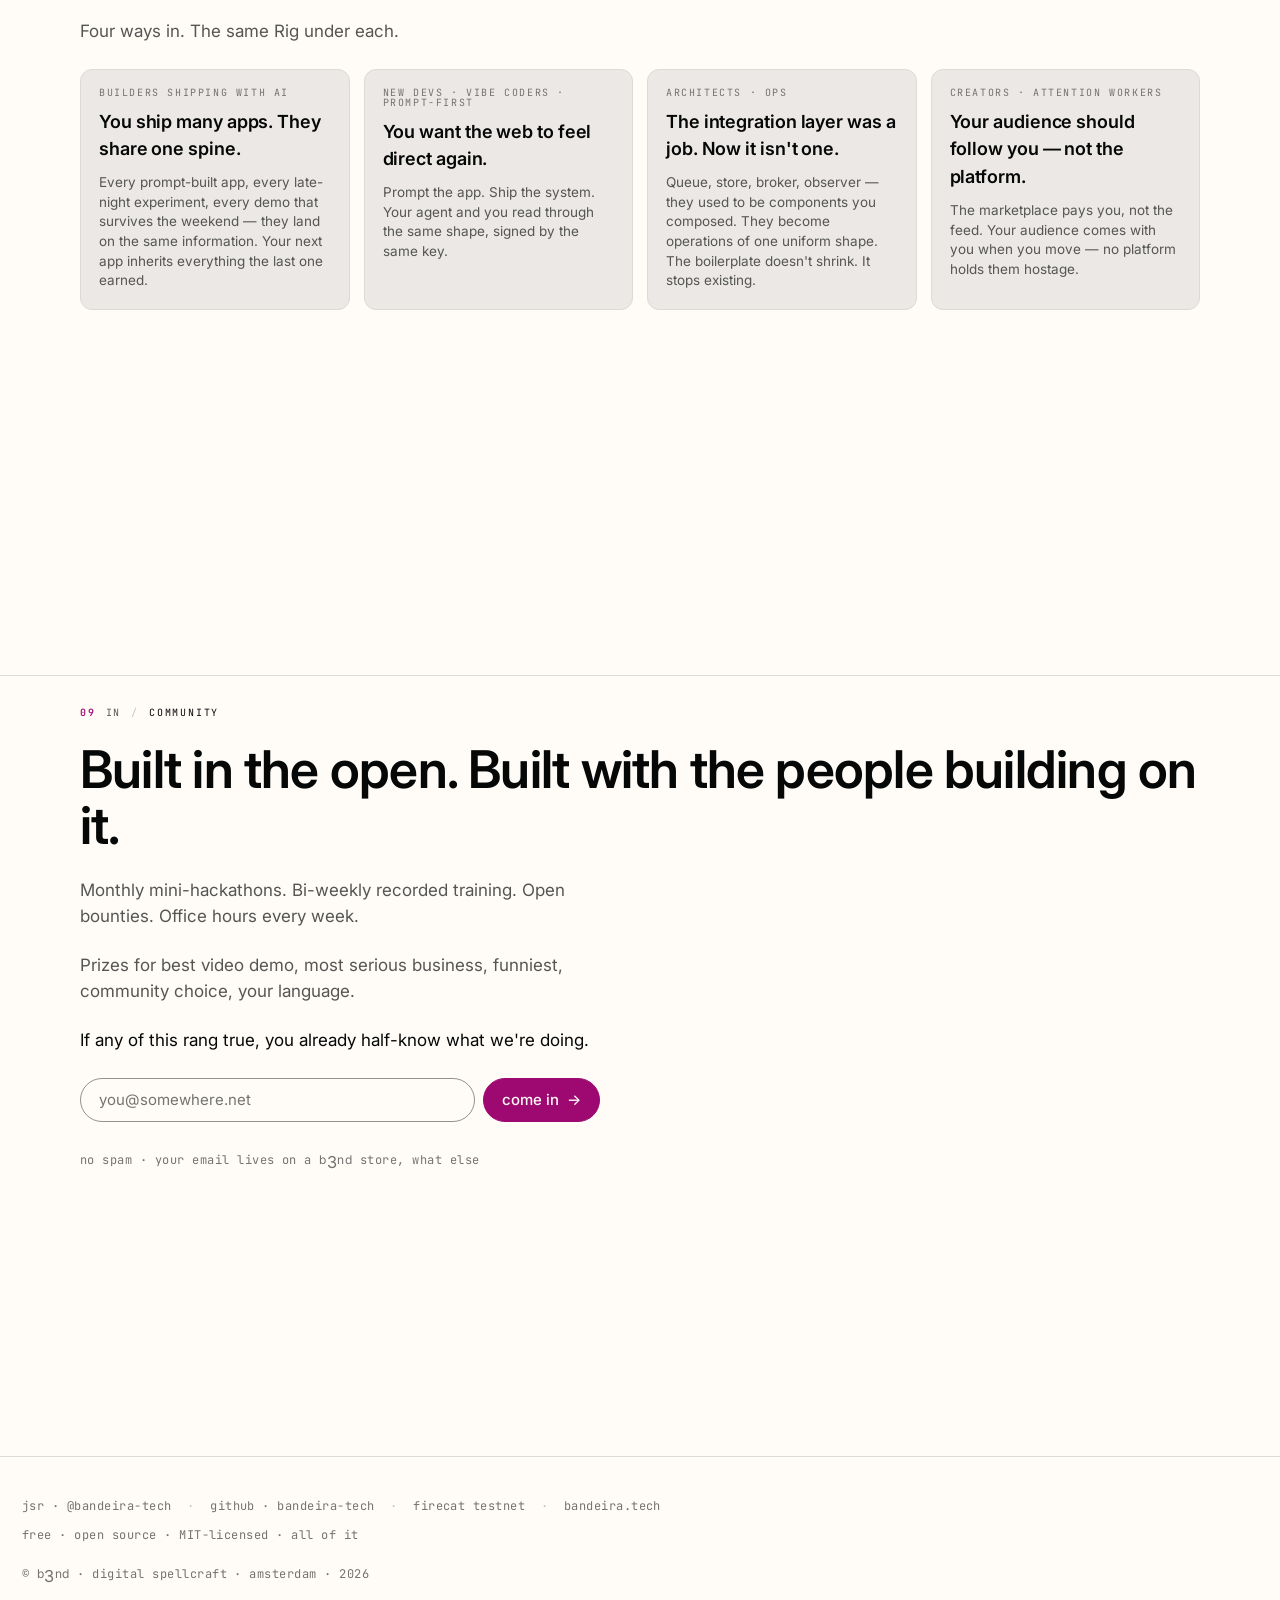
==== commit 62515673: "b3nd.org · exp/capture-once · panel 02 → inline chip icons All 32 chips now carry inline SVG icons a" ====
--- a/index.html
+++ b/index.html
@@ -660,15 +660,46 @@
 
     <div class="simple-grid">
       <div class="simple-col">
+        <!-- receive row -->
         <div class="simple-row">
           <span class="simple-verb">receive</span>
           <div class="simple-chips">
-            <span class="simple-chip">.json</span>
-            <span class="simple-chip">.jpg</span>
-            <span class="simple-chip">.mov</span>
-            <span class="simple-chip">.proto</span>
+            <!-- .json — file glyph with {} badge -->
+            <span class="simple-chip">
+              <svg viewBox="0 0 16 16" fill="none" stroke="currentColor" stroke-width="1.4" stroke-linejoin="round">
+                <path d="M3.5 1.5h5L12.5 5.5v9h-9z"/><path d="M8.5 1.5V5.5h4"/>
+                <text x="8" y="12" fill="currentColor" stroke="none" font-size="4" text-anchor="middle" font-family="monospace">{}</text>
+              </svg>
+              .json
+            </span>
+            <!-- .jpg — file glyph with mountain/image hint -->
+            <span class="simple-chip">
+              <svg viewBox="0 0 16 16" fill="none" stroke="currentColor" stroke-width="1.4" stroke-linejoin="round">
+                <path d="M3.5 1.5h5L12.5 5.5v9h-9z"/><path d="M8.5 1.5V5.5h4"/>
+                <polyline points="4.5,13 6,10.5 7.5,12 9,10 11,13" stroke="currentColor" stroke-width="1.1" fill="none" stroke-linecap="round"/>
+              </svg>
+              .jpg
+            </span>
+            <!-- .mov — file glyph with play triangle -->
+            <span class="simple-chip">
+              <svg viewBox="0 0 16 16" fill="none" stroke="currentColor" stroke-width="1.4" stroke-linejoin="round">
+                <path d="M3.5 1.5h5L12.5 5.5v9h-9z"/><path d="M8.5 1.5V5.5h4"/>
+                <polygon points="6.5,9.5 6.5,12.5 9.5,11" fill="currentColor" stroke="none"/>
+              </svg>
+              .mov
+            </span>
+            <!-- .proto — file glyph with >> (stream/encode hint) -->
+            <span class="simple-chip">
+              <svg viewBox="0 0 16 16" fill="none" stroke="currentColor" stroke-width="1.4" stroke-linejoin="round" stroke-linecap="round">
+                <path d="M3.5 1.5h5L12.5 5.5v9h-9z"/><path d="M8.5 1.5V5.5h4"/>
+                <polyline points="5,10 7,12 5,14" stroke-width="1.1"/>
+                <polyline points="7.5,10 9.5,12 7.5,14" stroke-width="1.1"/>
+              </svg>
+              .proto
+            </span>
           </div>
         </div>
+        <!-- read row — existing line glyphs kept -->
         <div class="simple-row">
           <span class="simple-verb">read</span>
           <div class="simple-chips">
@@ -690,62 +721,232 @@
             </span>
           </div>
         </div>
+        <!-- observe row -->
         <div class="simple-row">
           <span class="simple-verb">observe</span>
           <div class="simple-chips">
-            <span class="simple-chip">SSE</span>
-            <span class="simple-chip">path/**</span>
+            <!-- SSE — lightning bolt (event stream) -->
+            <span class="simple-chip">
+              <svg viewBox="0 0 16 16" fill="none" stroke="currentColor" stroke-width="1.4" stroke-linejoin="round" stroke-linecap="round">
+                <polyline points="9.5,2 5.5,9 8.5,9 6.5,14 10.5,7 7.5,7"/>
+              </svg>
+              SSE
+            </span>
+            <!-- path/** — folder with glob asterisk -->
+            <span class="simple-chip">
+              <svg viewBox="0 0 16 16" fill="none" stroke="currentColor" stroke-width="1.4" stroke-linejoin="round" stroke-linecap="round">
+                <path d="M2 12.5V5.5h4.5L8 7h6v5.5z"/>
+                <text x="8" y="12.5" fill="currentColor" stroke="none" font-size="5" text-anchor="middle" font-family="monospace">*</text>
+              </svg>
+              path/**
+            </span>
+            <!-- notify — existing bell glyph kept -->
             <span class="simple-chip">
               <svg viewBox="0 0 16 16" fill="none" stroke="currentColor" stroke-width="1.4" stroke-linejoin="round" stroke-linecap="round"><path d="M4 11V7c0-2.2 1.8-4 4-4s4 1.8 4 4v4l1 1H3z"/><path d="M6.8 13.5c0 0.7 0.5 1.2 1.2 1.2s1.2-0.5 1.2-1.2"/></svg>
               notify
             </span>
           </div>
         </div>
+        <!-- show row -->
         <div class="simple-row">
           <span class="simple-verb">show</span>
           <div class="simple-chips">
-            <span class="simple-chip">web</span>
-            <span class="simple-chip">cli</span>
-            <span class="simple-chip">mobile</span>
-            <span class="simple-chip">agent skill</span>
+            <!-- web — globe -->
+            <span class="simple-chip">
+              <svg viewBox="0 0 16 16" fill="none" stroke="currentColor" stroke-width="1.4" stroke-linecap="round">
+                <circle cx="8" cy="8" r="6"/>
+                <ellipse cx="8" cy="8" rx="2.5" ry="6"/>
+                <line x1="2" y1="8" x2="14" y2="8"/>
+              </svg>
+              web
+            </span>
+            <!-- cli — terminal frame with chevron prompt -->
+            <span class="simple-chip">
+              <svg viewBox="0 0 16 16" fill="none" stroke="currentColor" stroke-width="1.4" stroke-linecap="round" stroke-linejoin="round">
+                <rect x="2" y="3" width="12" height="10" rx="1.5"/>
+                <polyline points="5,7 7.5,9 5,11"/>
+                <line x1="8.5" y1="11" x2="11" y2="11"/>
+              </svg>
+              cli
+            </span>
+            <!-- mobile — phone outline -->
+            <span class="simple-chip">
+              <svg viewBox="0 0 16 16" fill="none" stroke="currentColor" stroke-width="1.4" stroke-linecap="round" stroke-linejoin="round">
+                <rect x="4.5" y="1.5" width="7" height="13" rx="1.5"/>
+                <line x1="7" y1="12.5" x2="9" y2="12.5"/>
+              </svg>
+              mobile
+            </span>
+            <!-- agent skill — 8-point sparkle -->
+            <span class="simple-chip">
+              <svg viewBox="0 0 16 16" fill="none" stroke="currentColor" stroke-width="1.4" stroke-linecap="round">
+                <line x1="8" y1="2" x2="8" y2="14"/>
+                <line x1="2" y1="8" x2="14" y2="8"/>
+                <line x1="3.76" y1="3.76" x2="12.24" y2="12.24"/>
+                <line x1="12.24" y1="3.76" x2="3.76" y2="12.24"/>
+              </svg>
+              agent skill
+            </span>
           </div>
         </div>
       </div>
       <div class="simple-col">
+        <!-- move row -->
         <div class="simple-row">
           <span class="simple-verb">move</span>
           <div class="simple-chips">
-            <span class="simple-chip">mcp</span>
-            <span class="simple-chip">http</span>
-            <span class="simple-chip">ws</span>
-            <span class="simple-chip">grpc</span>
+            <!-- mcp — Model Context Protocol (simpleicons CC0) -->
+            <span class="simple-chip">
+              <svg viewBox="0 0 24 24" fill="currentColor" xmlns="http://www.w3.org/2000/svg">
+                <path d="M13.85 0a4.16 4.16 0 0 0-2.95 1.217L1.456 10.66a.835.835 0 0 0 0 1.18.835.835 0 0 0 1.18 0l9.442-9.442a2.49 2.49 0 0 1 3.541 0 2.49 2.49 0 0 1 0 3.541L8.59 12.97l-.1.1a.835.835 0 0 0 0 1.18.835.835 0 0 0 1.18 0l.1-.098 7.03-7.034a2.49 2.49 0 0 1 3.542 0l.049.05a2.49 2.49 0 0 1 0 3.54l-8.54 8.54a1.96 1.96 0 0 0 0 2.755l1.753 1.753a.835.835 0 0 0 1.18 0 .835.835 0 0 0 0-1.18l-1.753-1.753a.266.266 0 0 1 0-.394l8.54-8.54a4.185 4.185 0 0 0 0-5.9l-.05-.05a4.16 4.16 0 0 0-2.95-1.218c-.2 0-.401.02-.6.048a4.17 4.17 0 0 0-1.17-3.552A4.16 4.16 0 0 0 13.85 0m0 3.333a.84.84 0 0 0-.59.245L6.275 10.56a4.186 4.186 0 0 0 0 5.902 4.186 4.186 0 0 0 5.902 0L19.16 9.48a.835.835 0 0 0 0-1.18.835.835 0 0 0-1.18 0l-6.985 6.984a2.49 2.49 0 0 1-3.54 0 2.49 2.49 0 0 1 0-3.54l6.983-6.985a.835.835 0 0 0 0-1.18.84.84 0 0 0-.59-.245"/>
+              </svg>
+              mcp
+            </span>
+            <!-- http — request/response arrows -->
+            <span class="simple-chip">
+              <svg viewBox="0 0 16 16" fill="none" stroke="currentColor" stroke-width="1.4" stroke-linecap="round" stroke-linejoin="round">
+                <line x1="2" y1="6" x2="14" y2="6"/>
+                <polyline points="11,3.5 14,6 11,8.5"/>
+                <line x1="14" y1="10" x2="2" y2="10"/>
+                <polyline points="5,7.5 2,10 5,12.5"/>
+              </svg>
+              http
+            </span>
+            <!-- ws — bidirectional persistent connection (two-way arrow) -->
+            <span class="simple-chip">
+              <svg viewBox="0 0 16 16" fill="none" stroke="currentColor" stroke-width="1.4" stroke-linecap="round" stroke-linejoin="round">
+                <path d="M4 9 C4 6 12 6 12 4"/>
+                <polyline points="9.5,2.5 12,4 9.5,5.5"/>
+                <path d="M12 7 C12 10 4 10 4 12"/>
+                <polyline points="6.5,10.5 4,12 6.5,13.5"/>
+              </svg>
+              ws
+            </span>
+            <!-- grpc — not on simpleicons; hand-crafted stacked RPC arrows -->
+            <span class="simple-chip">
+              <svg viewBox="0 0 16 16" fill="none" stroke="currentColor" stroke-width="1.4" stroke-linecap="round" stroke-linejoin="round">
+                <line x1="2" y1="5" x2="14" y2="5"/>
+                <polyline points="11,2.5 14,5 11,7.5"/>
+                <line x1="14" y1="11" x2="2" y2="11"/>
+                <polyline points="5,8.5 2,11 5,13.5"/>
+                <line x1="2" y1="8" x2="14" y2="8"/>
+              </svg>
+              grpc
+            </span>
           </div>
         </div>
+        <!-- save row -->
         <div class="simple-row">
           <span class="simple-verb">save</span>
           <div class="simple-chips">
-            <span class="simple-chip">postgres</span>
-            <span class="simple-chip">mongodb</span>
-            <span class="simple-chip">posix</span>
-            <span class="simple-chip">sqlite</span>
+            <!-- postgres — simpleicons (mongodb path used; postgres path is very long — use simplified elephant-tusk glyph) -->
+            <span class="simple-chip">
+              <svg viewBox="0 0 16 16" fill="none" stroke="currentColor" stroke-width="1.4" stroke-linecap="round" stroke-linejoin="round">
+                <ellipse cx="8" cy="5" rx="5" ry="3"/>
+                <path d="M3 5v3c0 1.66 2.24 3 5 3s5-1.34 5-3V5"/>
+                <path d="M3 8v3c0 1.66 2.24 3 5 3s5-1.34 5-3V8"/>
+                <line x1="11" y1="4.5" x2="13" y2="2"/>
+              </svg>
+              postgres
+            </span>
+            <!-- mongodb — simpleicons leaf -->
+            <span class="simple-chip">
+              <svg viewBox="0 0 24 24" fill="currentColor" xmlns="http://www.w3.org/2000/svg">
+                <path d="M17.193 9.555c-1.264-5.58-4.252-7.414-4.573-8.115-.28-.394-.53-.954-.735-1.44-.036.495-.055.685-.523 1.184-.723.566-4.438 3.682-4.74 10.02-.282 5.912 4.27 9.435 4.888 9.884l.07.05A73.49 73.49 0 0111.91 24h.481c.114-1.032.284-2.056.51-3.07.417-.296.604-.463.85-.693a11.342 11.342 0 003.639-8.464c.01-.814-.103-1.662-.197-2.218zm-5.336 8.195s0-8.291.275-8.29c.213 0 .49 10.695.49 10.695-.381-.045-.765-1.76-.765-2.405z"/>
+              </svg>
+              mongodb
+            </span>
+            <!-- posix — filesystem tree lines -->
+            <span class="simple-chip">
+              <svg viewBox="0 0 16 16" fill="none" stroke="currentColor" stroke-width="1.4" stroke-linecap="round" stroke-linejoin="round">
+                <line x1="4" y1="3" x2="4" y2="13"/>
+                <line x1="4" y1="3" x2="8" y2="3"/>
+                <line x1="4" y1="7" x2="8" y2="7"/>
+                <line x1="4" y1="11" x2="8" y2="11"/>
+                <line x1="4" y1="13" x2="8" y2="13"/>
+              </svg>
+              posix
+            </span>
+            <!-- sqlite — simpleicons flame -->
+            <span class="simple-chip">
+              <svg viewBox="0 0 24 24" fill="currentColor" xmlns="http://www.w3.org/2000/svg">
+                <path d="M21.678.521c-1.032-.92-2.28-.55-3.513.544a8.71 8.71 0 0 0-.547.535c-2.109 2.237-4.066 6.38-4.674 9.544.237.48.422 1.093.544 1.561a13.044 13.044 0 0 1 .164.703s-.019-.071-.096-.296l-.05-.146a1.689 1.689 0 0 0-.033-.08c-.138-.32-.518-.995-.686-1.289-.143.423-.27.818-.376 1.176.484.884.778 2.4.778 2.4s-.025-.099-.147-.442c-.107-.303-.644-1.244-.772-1.464-.217.804-.304 1.346-.226 1.478.152.256.296.698.422 1.186.286 1.1.485 2.44.485 2.44l.017.224a22.41 22.41 0 0 0 .056 2.748c.095 1.146.273 2.13.5 2.657l.155-.084c-.334-1.038-.47-2.399-.41-3.967.09-2.398.642-5.29 1.661-8.304 1.723-4.55 4.113-8.201 6.3-9.945-1.993 1.8-4.692 7.63-5.5 9.788-.904 2.416-1.545 4.684-1.931 6.857.666-2.037 2.821-2.912 2.821-2.912s1.057-1.304 2.292-3.166c-.74.169-1.955.458-2.362.629-.6.251-.762.337-.762.337s1.945-1.184 3.613-1.72C21.695 7.9 24.195 2.767 21.678.521m-18.573.543A1.842 1.842 0 0 0 1.27 2.9v16.608a1.84 1.84 0 0 0 1.835 1.834h9.418a22.953 22.953 0 0 1-.052-2.707c-.006-.062-.011-.141-.016-.2a27.01 27.01 0 0 0-.473-2.378c-.121-.47-.275-.898-.369-1.057-.116-.197-.098-.31-.097-.432 0-.12.015-.245.037-.386a9.98 9.98 0 0 1 .234-1.045l.217-.028c-.017-.035-.014-.065-.031-.097l-.041-.381a32.8 32.8 0 0 1 .382-1.194l.2-.019c-.008-.016-.01-.038-.018-.053l-.043-.316c.63-3.28 2.587-7.443 4.8-9.791.066-.069.133-.128.198-.194Z"/>
+              </svg>
+              sqlite
+            </span>
           </div>
         </div>
+        <!-- send row -->
         <div class="simple-row">
           <span class="simple-verb">send</span>
           <div class="simple-chips">
-            <span class="simple-chip">resend</span>
-            <span class="simple-chip">whatsapp</span>
-            <span class="simple-chip">claude</span>
-            <span class="simple-chip">openai</span>
+            <!-- resend — simpleicons (CC0) -->
+            <span class="simple-chip">
+              <svg viewBox="0 0 24 24" fill="currentColor" xmlns="http://www.w3.org/2000/svg">
+                <path d="M14.679 0c4.648 0 7.413 2.765 7.413 6.434s-2.765 6.434-7.413 6.434H12.33L24 24h-8.245l-8.88-8.44c-.636-.588-.93-1.273-.93-1.86 0-.831.587-1.565 1.713-1.883l4.574-1.224c1.737-.465 2.936-1.81 2.936-3.572 0-2.153-1.761-3.4-3.939-3.4H0V0z"/>
+              </svg>
+              resend
+            </span>
+            <!-- whatsapp — simpleicons (CC0) -->
+            <span class="simple-chip">
+              <svg viewBox="0 0 24 24" fill="currentColor" xmlns="http://www.w3.org/2000/svg">
+                <path d="M17.472 14.382c-.297-.149-1.758-.867-2.03-.967-.273-.099-.471-.148-.67.15-.197.297-.767.966-.94 1.164-.173.199-.347.223-.644.075-.297-.15-1.255-.463-2.39-1.475-.883-.788-1.48-1.761-1.653-2.059-.173-.297-.018-.458.13-.606.134-.133.298-.347.446-.52.149-.174.198-.298.298-.497.099-.198.05-.371-.025-.52-.075-.149-.669-1.612-.916-2.207-.242-.579-.487-.5-.669-.51-.173-.008-.371-.01-.57-.01-.198 0-.52.074-.792.372-.272.297-1.04 1.016-1.04 2.479 0 1.462 1.065 2.875 1.213 3.074.149.198 2.096 3.2 5.077 4.487.709.306 1.262.489 1.694.625.712.227 1.36.195 1.871.118.571-.085 1.758-.719 2.006-1.413.248-.694.248-1.289.173-1.413-.074-.124-.272-.198-.57-.347m-5.421 7.403h-.004a9.87 9.87 0 01-5.031-1.378l-.361-.214-3.741.982.998-3.648-.235-.374a9.86 9.86 0 01-1.51-5.26c.001-5.45 4.436-9.884 9.888-9.884 2.64 0 5.122 1.03 6.988 2.898a9.825 9.825 0 012.893 6.994c-.003 5.45-4.437 9.884-9.885 9.884m8.413-18.297A11.815 11.815 0 0012.05 0C5.495 0 .16 5.335.157 11.892c0 2.096.547 4.142 1.588 5.945L.057 24l6.305-1.654a11.882 11.882 0 005.683 1.448h.005c6.554 0 11.89-5.335 11.893-11.893a11.821 11.821 0 00-3.48-8.413Z"/>
+              </svg>
+              whatsapp
+            </span>
+            <!-- claude — Anthropic mark (simpleicons CC0) -->
+            <span class="simple-chip">
+              <svg viewBox="0 0 24 24" fill="currentColor" xmlns="http://www.w3.org/2000/svg">
+                <path d="m4.7144 15.9555 4.7174-2.6471.079-.2307-.079-.1275h-.2307l-.7893-.0486-2.6956-.0729-2.3375-.0971-2.2646-.1214-.5707-.1215-.5343-.7042.0546-.3522.4797-.3218.686.0608 1.5179.1032 2.2767.1578 1.6514.0972 2.4468.255h.3886l.0546-.1579-.1336-.0971-.1032-.0972L6.973 9.8356l-2.55-1.6879-1.3356-.9714-.7225-.4918-.3643-.4614-.1578-1.0078.6557-.7225.8803.0607.2246.0607.8925.686 1.9064 1.4754 2.4893 1.8336.3643.3035.1457-.1032.0182-.0728-.164-.2733-1.3539-2.4467-1.445-2.4893-.6435-1.032-.17-.6194c-.0607-.255-.1032-.4674-.1032-.7285L6.287.1335 6.6997 0l.9957.1336.419.3642.6192 1.4147 1.0018 2.2282 1.5543 3.0296.4553.8985.2429.8318.091.255h.1579v-.1457l.1275-1.706.2368-2.0947.2307-2.6957.0789-.7589.3764-.9107.7468-.4918.5828.2793.4797.686-.0668.4433-.2853 1.8517-.5586 2.9021-.3643 1.9429h.2125l.2429-.2429.9835-1.3053 1.6514-2.0643.7286-.8196.85-.9046.5464-.4311h1.0321l.759 1.1293-.34 1.1657-1.0625 1.3478-.8804 1.1414-1.2628 1.7-.7893 1.36.0729.1093.1882-.0183 2.8535-.607 1.5421-.2794 1.8396-.3157.8318.3886.091.3946-.3278.8075-1.967.4857-2.3072.4614-3.4364.8136-.0425.0304.0486.0607 1.5482.1457.6618.0364h1.621l3.0175.2247.7892.522.4736.6376-.079.4857-1.2142.6193-1.6393-.3886-3.825-.9107-1.3113-.3279h-.1822v.1093l1.0929 1.0686 2.0035 1.8092 2.5075 2.3314.1275.5768-.3218.4554-.34-.0486-2.2039-1.6575-.85-.7468-1.9246-1.621h-.1275v.17l.4432.6496 2.3436 3.5214.1214 1.0807-.17.3521-.6071.2125-.6679-.1214-1.3721-1.9246L14.38 17.959l-1.1414-1.9428-.1397.079-.674 7.2552-.3156.3703-.7286.2793-.6071-.4614-.3218-.7468.3218-1.4753.3886-1.9246.3157-1.53.2853-1.9004.17-.6314-.0121-.0425-.1397.0182-1.4328 1.9672-2.1796 2.9446-1.7243 1.8456-.4128.164-.7164-.3704.0667-.6618.4008-.5889 2.386-3.0357 1.4389-1.882.929-1.0868-.0062-.1579h-.0546l-6.3385 4.1164-1.1293.1457-.4857-.4554.0608-.7467.2307-.2429 1.9064-1.3114Z"/>
+              </svg>
+              claude
+            </span>
+            <!-- openai — hand-crafted radial glyph (not on simpleicons) -->
+            <span class="simple-chip">
+              <svg viewBox="0 0 16 16" fill="none" stroke="currentColor" stroke-width="1.4" stroke-linecap="round">
+                <circle cx="8" cy="8" r="5.5"/>
+                <circle cx="8" cy="8" r="2.2"/>
+                <line x1="8" y1="2.5" x2="8" y2="5.8"/>
+                <line x1="8" y1="10.2" x2="8" y2="13.5"/>
+                <line x1="2.5" y1="8" x2="5.8" y2="8"/>
+                <line x1="10.2" y1="8" x2="13.5" y2="8"/>
+              </svg>
+              openai
+            </span>
           </div>
         </div>
+        <!-- free row -->
         <div class="simple-row">
           <span class="simple-verb">free</span>
           <div class="simple-chips">
-            <span class="simple-chip">cloudflare</span>
-            <span class="simple-chip">vercel</span>
-            <span class="simple-chip">digital ocean</span>
-            <span class="simple-chip">hetzner</span>
+            <!-- cloudflare — simpleicons (CC0) -->
+            <span class="simple-chip">
+              <svg viewBox="0 0 24 24" fill="currentColor" xmlns="http://www.w3.org/2000/svg">
+                <path d="M16.5088 16.8447c.1475-.5068.0908-.9707-.1553-1.3154-.2246-.3164-.6045-.499-1.0615-.5205l-8.6592-.1123a.1559.1559 0 0 1-.1333-.0713c-.0283-.042-.0351-.0986-.021-.1553.0278-.084.1123-.1484.2036-.1562l8.7359-.1123c1.0351-.0489 2.1601-.8868 2.5537-1.9136l.499-1.3013c.0215-.0561.0293-.1128.0147-.168-.5625-2.5463-2.835-4.4453-5.5499-4.4453-2.5039 0-4.6284 1.6177-5.3876 3.8614-.4927-.3658-1.1187-.5625-1.794-.499-1.2026.119-2.1665 1.083-2.2861 2.2856-.0283.31-.0069.6128.0635.894C1.5683 13.171 0 14.7754 0 16.752c0 .1748.0142.3515.0352.5273.0141.083.0844.1475.1689.1475h15.9814c.0909 0 .1758-.0645.2032-.1553l.12-.4268zm2.7568-5.5634c-.0771 0-.1611 0-.2383.0112-.0566 0-.1054.0415-.127.0976l-.3378 1.1744c-.1475.5068-.0918.9707.1543 1.3164.2256.3164.6055.498 1.0625.5195l1.8437.1133c.0557 0 .1055.0263.1329.0703.0283.043.0351.1074.0214.1562-.0283.084-.1132.1485-.204.1553l-1.921.1123c-1.041.0488-2.1582.8867-2.5527 1.914l-.1406.3585c-.0283.0713.0215.1416.0986.1416h6.5977c.0771 0 .1474-.0489.169-.126.1122-.4082.1757-.837.1757-1.2803 0-2.6025-2.125-4.727-4.7344-4.727"/>
+              </svg>
+              cloudflare
+            </span>
+            <!-- vercel — simpleicons triangle (CC0) -->
+            <span class="simple-chip">
+              <svg viewBox="0 0 24 24" fill="currentColor" xmlns="http://www.w3.org/2000/svg">
+                <path d="m12 1.608 12 20.784H0Z"/>
+              </svg>
+              vercel
+            </span>
+            <!-- digital ocean — simpleicons (CC0) -->
+            <span class="simple-chip">
+              <svg viewBox="0 0 24 24" fill="currentColor" xmlns="http://www.w3.org/2000/svg">
+                <path d="M12.04 0C5.408-.02.005 5.37.005 11.992h4.638c0-4.923 4.882-8.731 10.064-6.855a6.95 6.95 0 014.147 4.148c1.889 5.177-1.924 10.055-6.84 10.064v-4.61H7.391v4.623h4.61V24c7.86 0 13.967-7.588 11.397-15.83-1.115-3.59-3.985-6.446-7.575-7.575A12.8 12.8 0 0012.039 0zM7.39 19.362H3.828v3.564H7.39zm-3.563 0v-2.978H.85v2.978z"/>
+              </svg>
+              digital ocean
+            </span>
+            <!-- hetzner — simpleicons H mark (CC0) -->
+            <span class="simple-chip">
+              <svg viewBox="0 0 24 24" fill="currentColor" xmlns="http://www.w3.org/2000/svg">
+                <path d="M0 0v24h24V0H0zm4.602 4.025h2.244c.509 0 .716.215.716.717v5.64h8.883v-5.64c0-.509.215-.717.717-.717h2.229c.5 0 .71.23.724.717v14.516c0 .509-.215.717-.717.717h-2.23c-.51 0-.717-.215-.717-.717v-5.735H7.562v5.735c0 .516-.215.717-.716.717H4.602c-.51 0-.717-.208-.717-.717V4.742c0-.509.207-.717.717-.717z"/>
+              </svg>
+              hetzner
+            </span>
           </div>
         </div>
       </div>
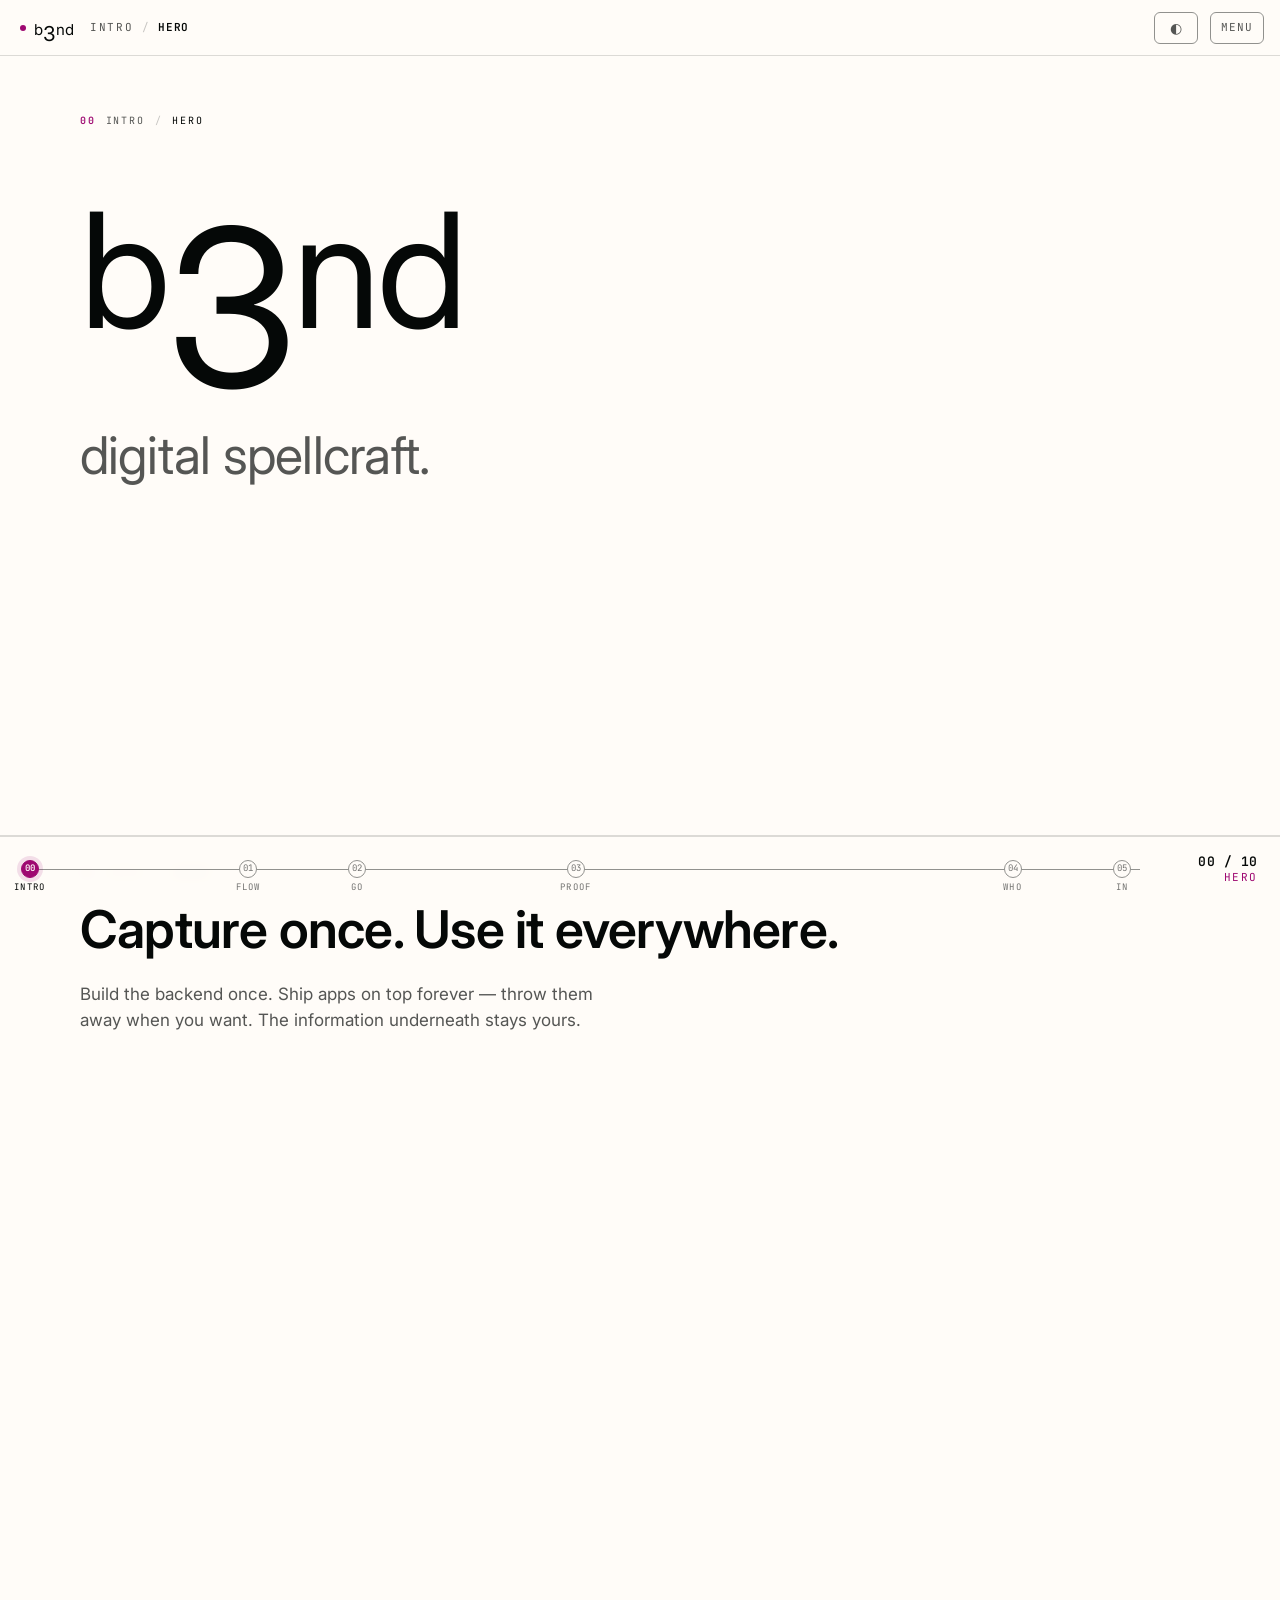
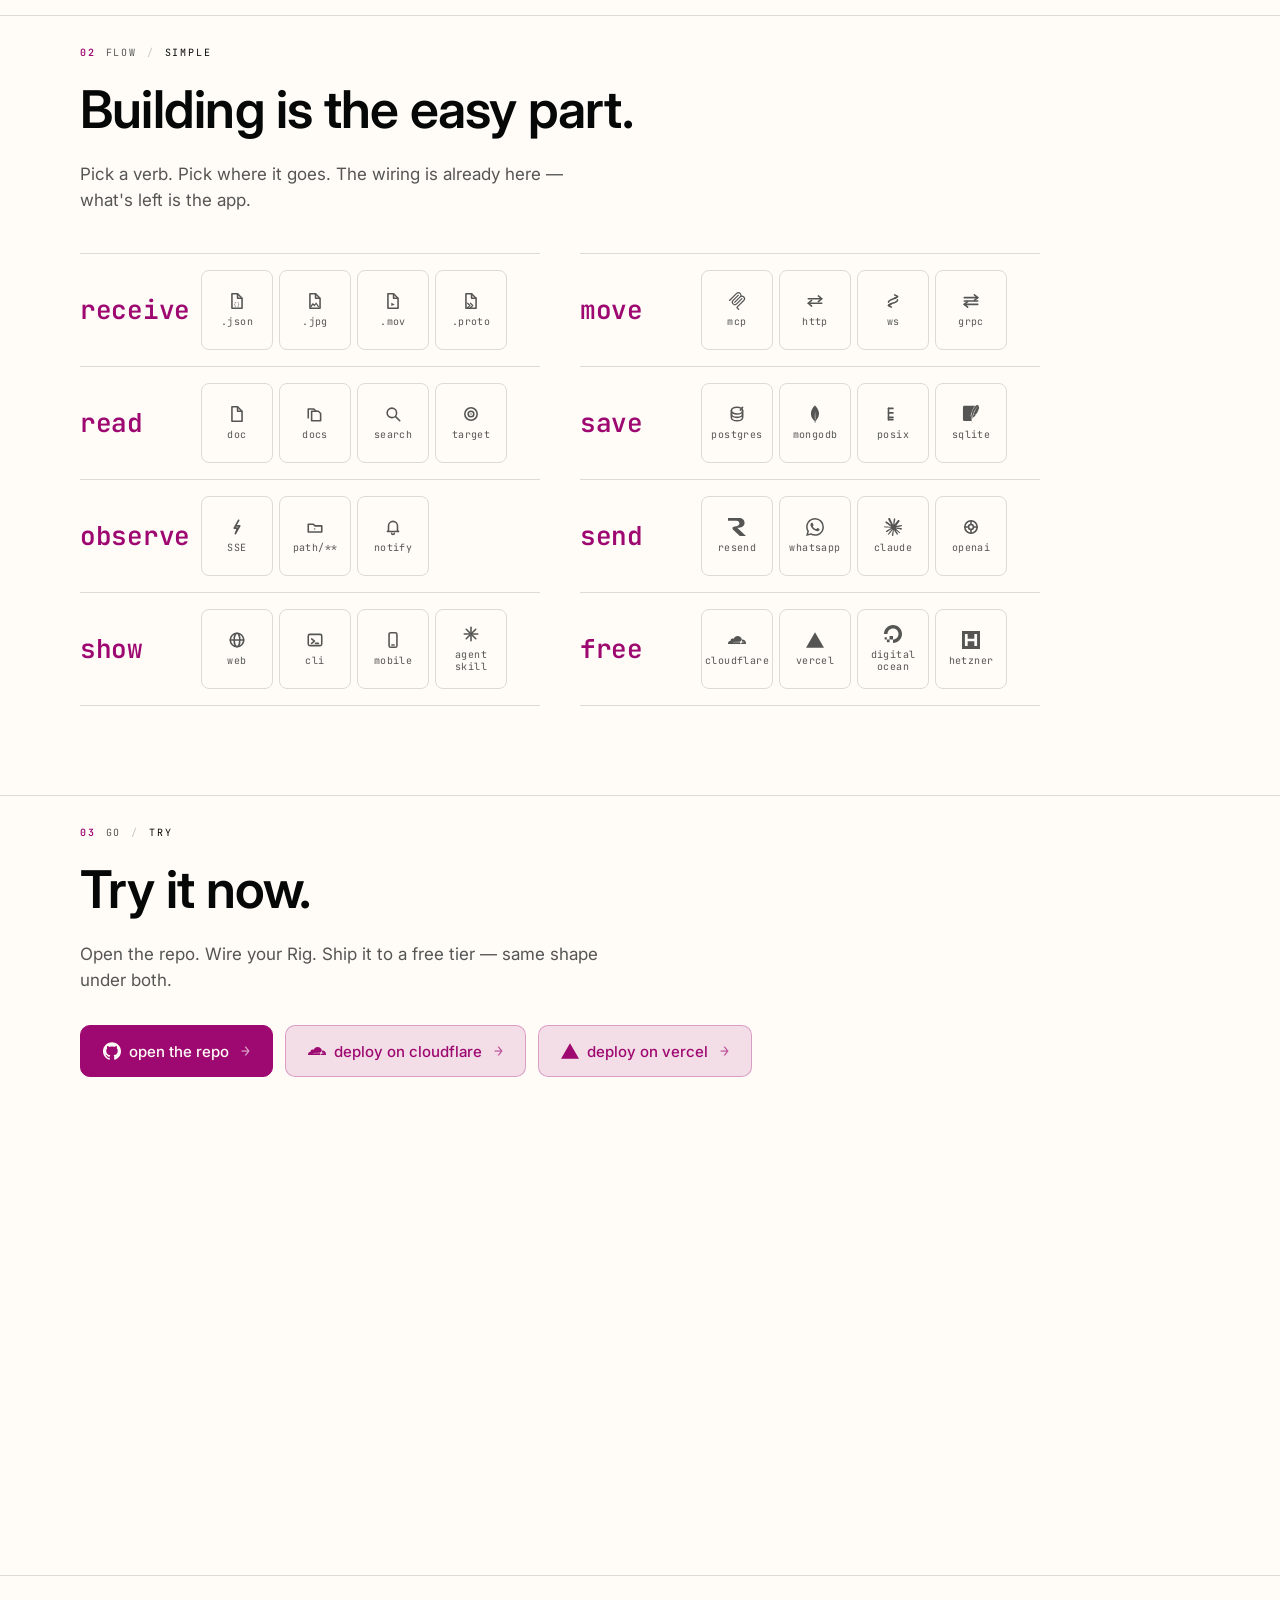
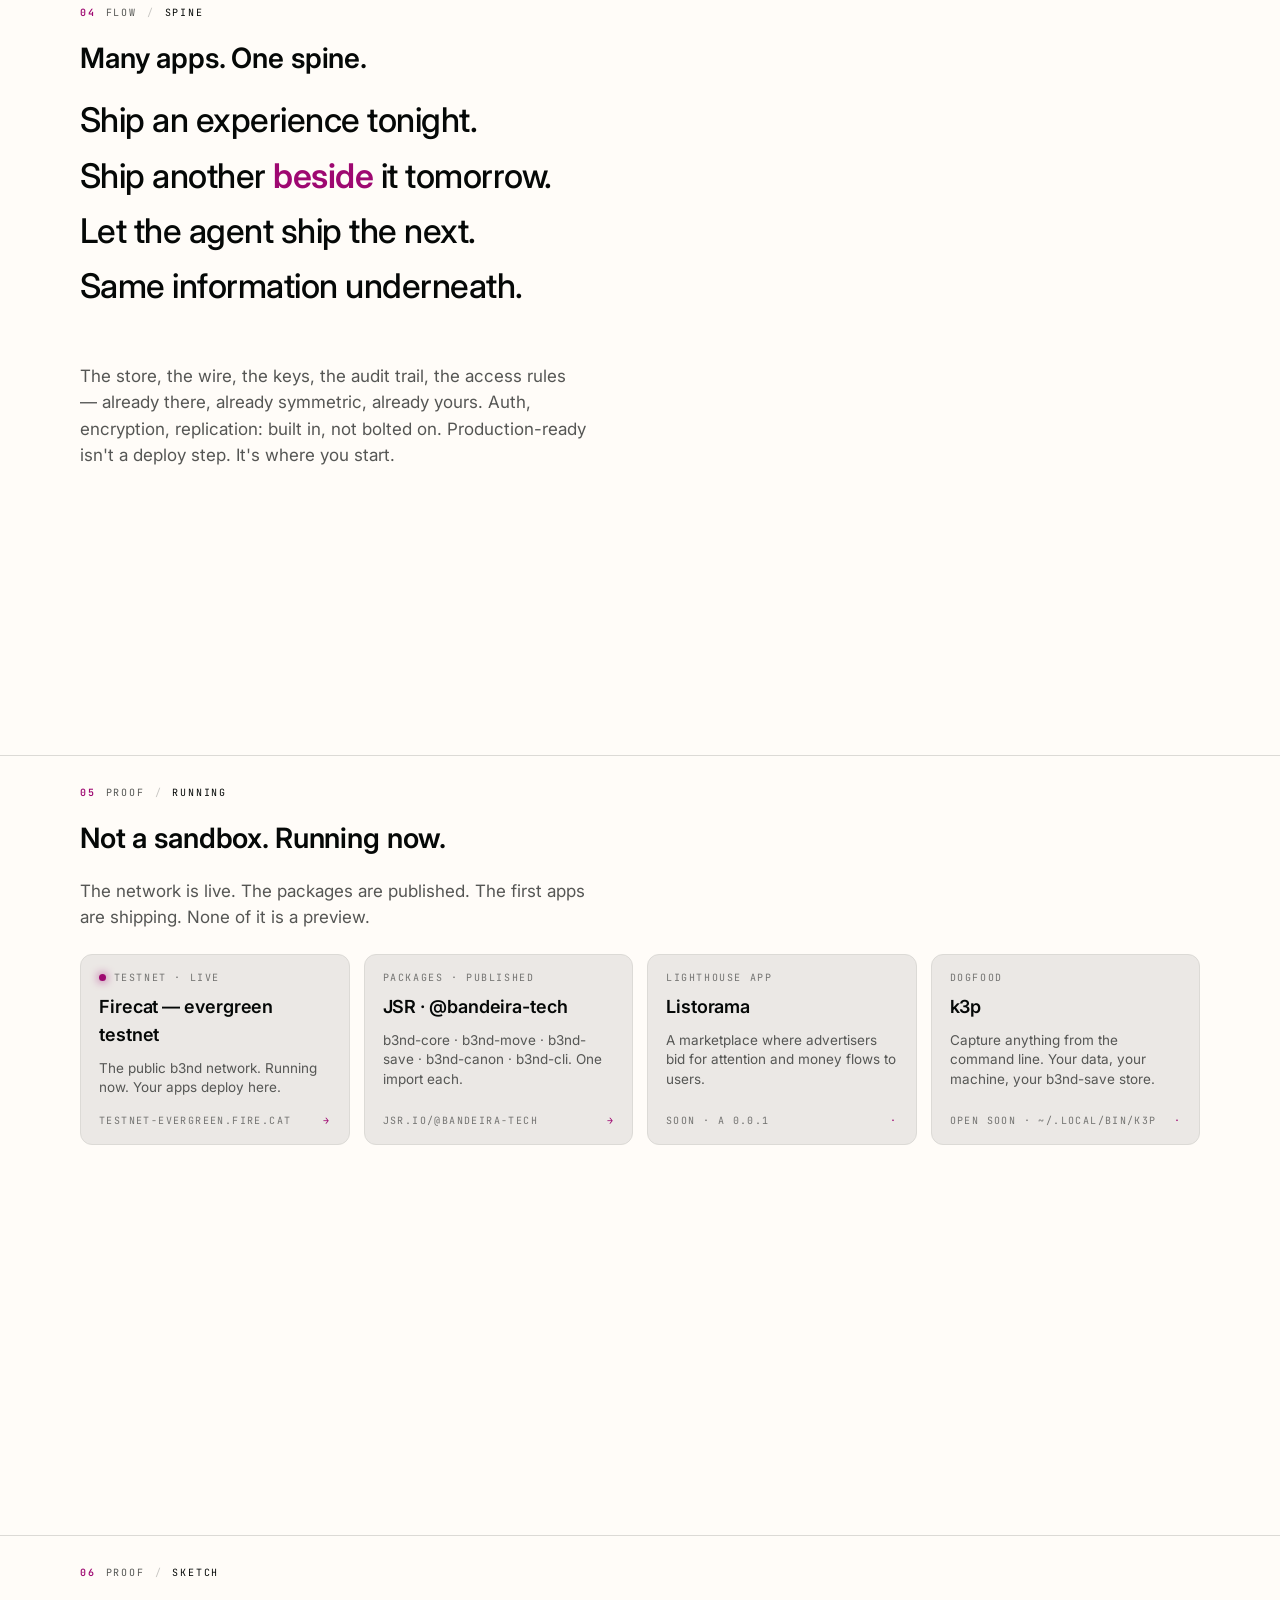
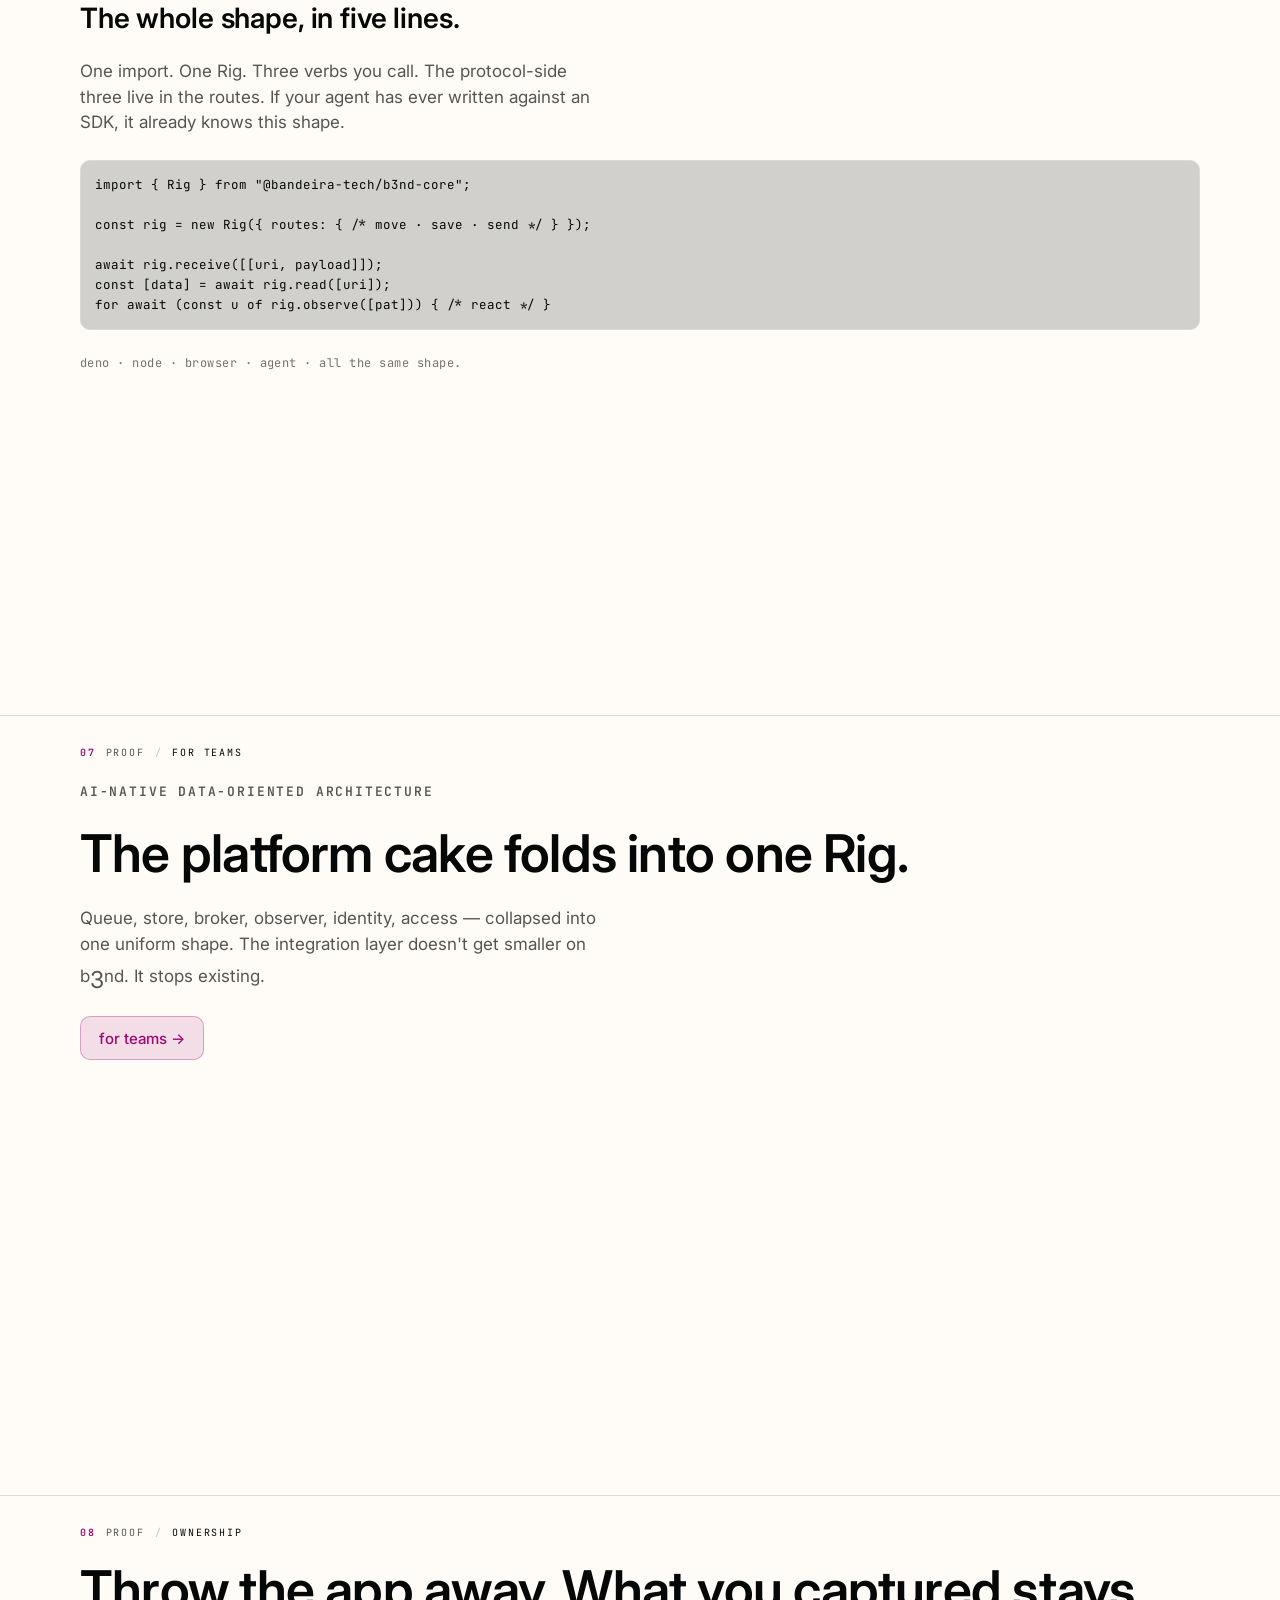
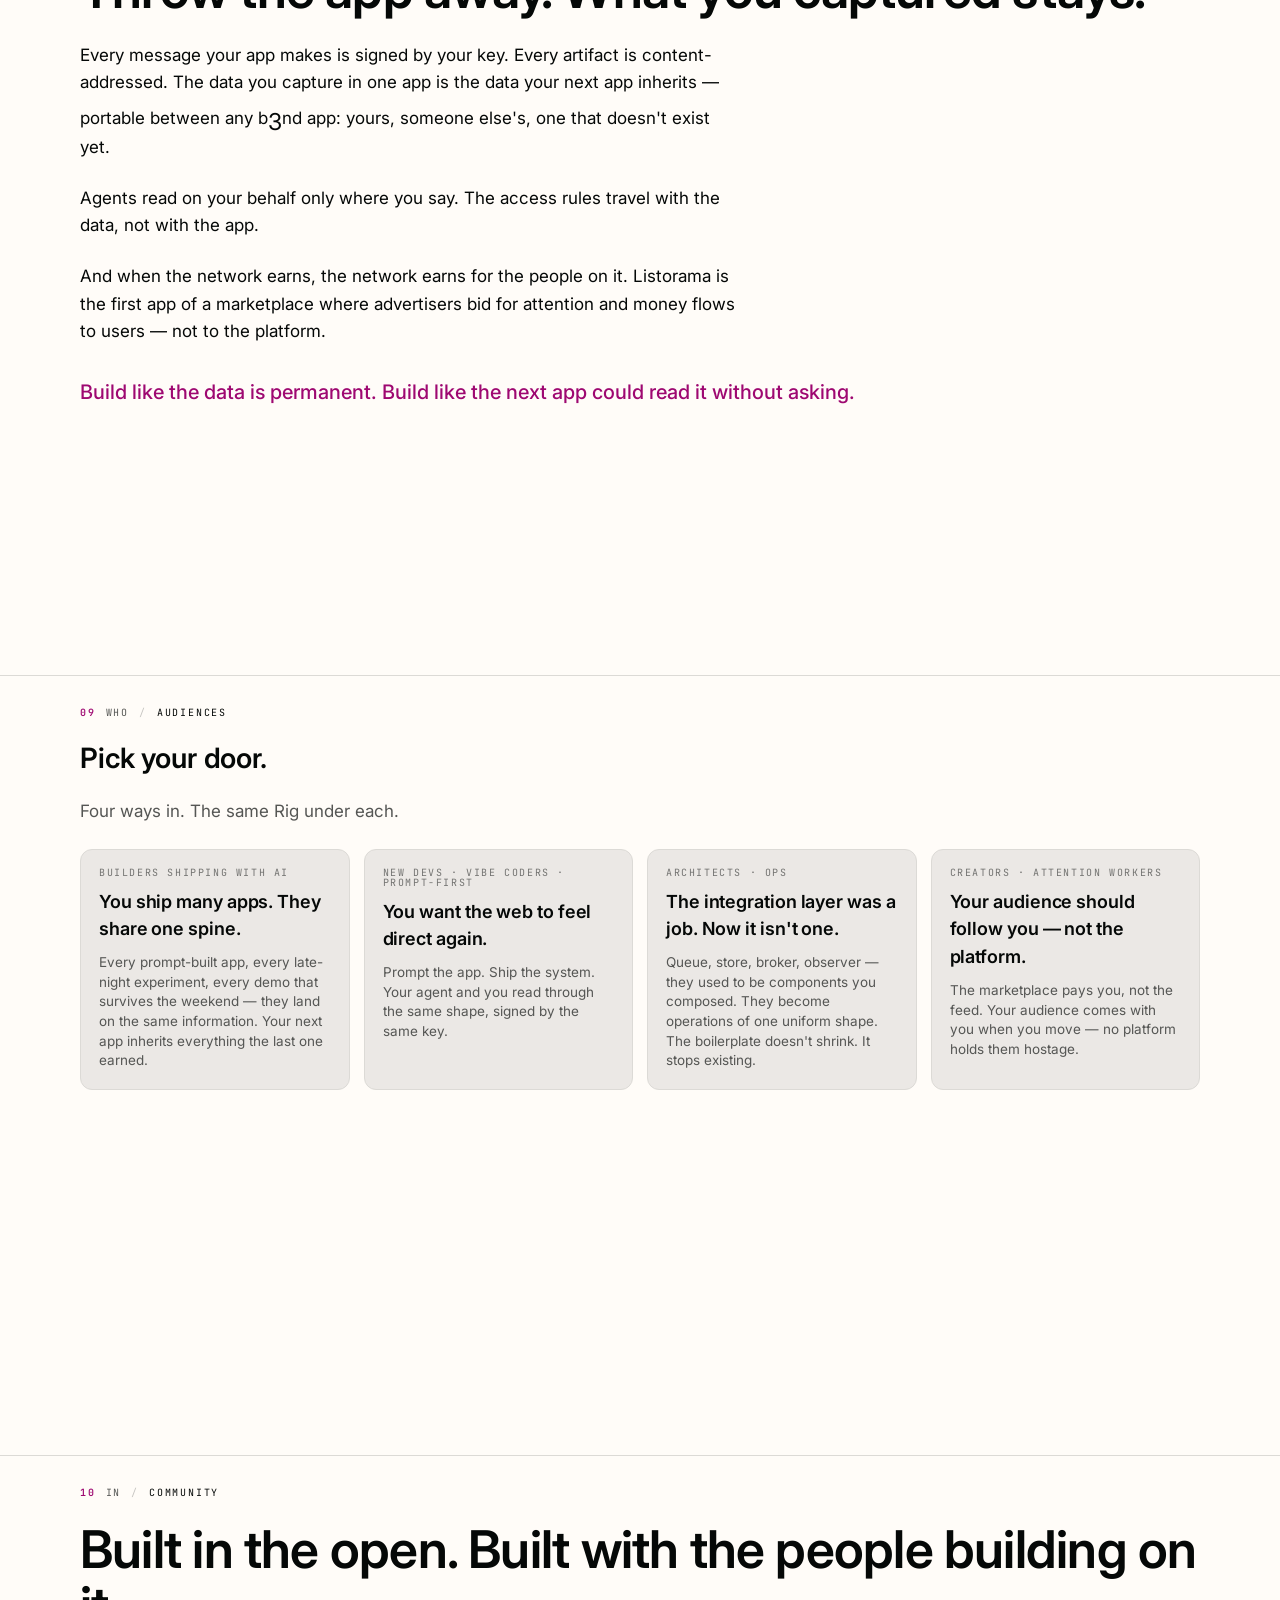
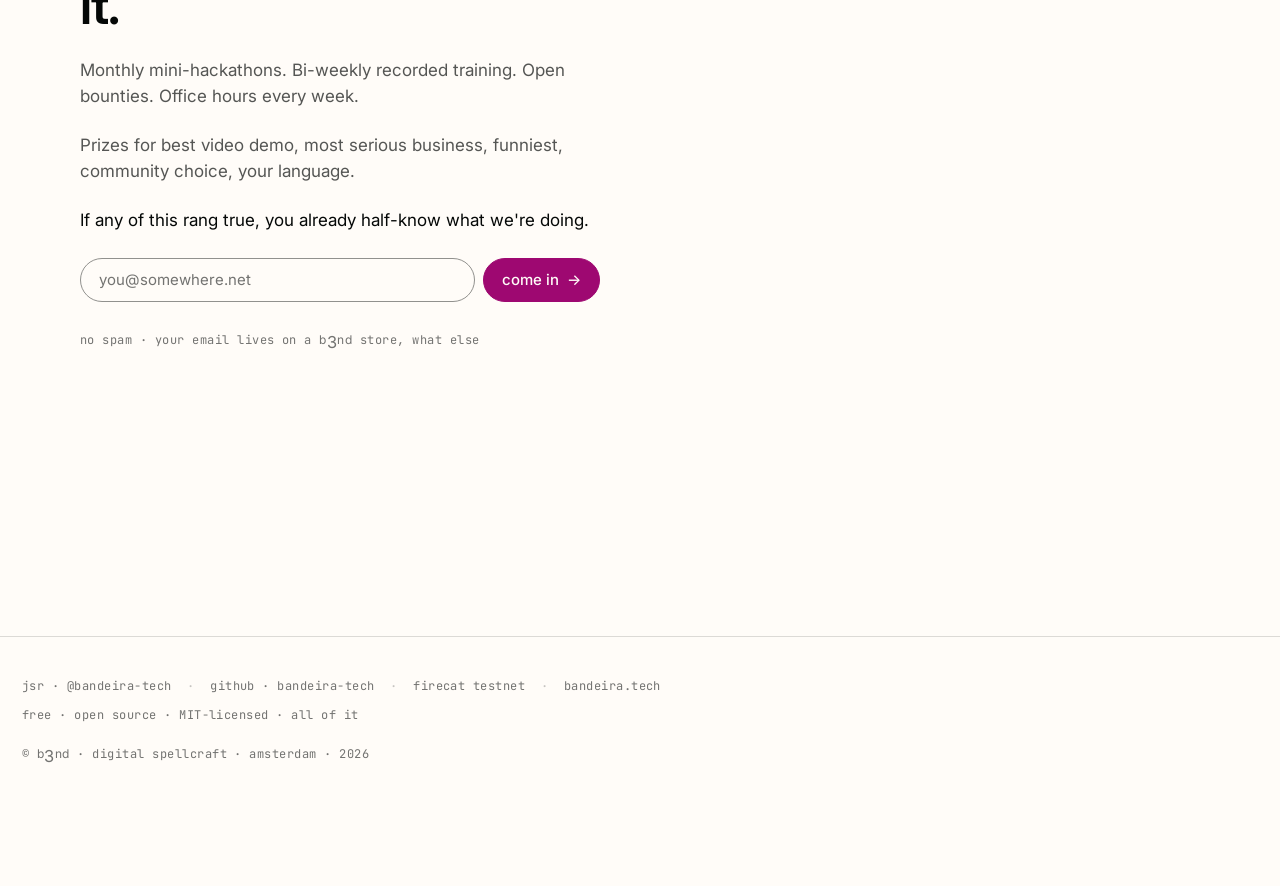
==== commit 4b4b0781: "b3nd.org · exp/capture-once · add panel 03 "try" — primary CTA, new "go" tier Inserts a CTA panel im" ====
--- a/index.html
+++ b/index.html
@@ -515,6 +515,19 @@
     .simple-chip{width:64px;height:72px}
   }
 
+  /* SHELL-CANDIDATE 02c — .try-actions
+     Horizontal row of CTA buttons with leading brand SVG, label,
+     trailing arrow. Wraps to stack on narrow viewports. Used on
+     the "try" panel as the page's primary call to action. */
+  .try-actions{display:flex;flex-wrap:wrap;gap:12px;margin-top:8px}
+  .try-actions .btn{
+    padding:0 22px;min-height:52px;font-size:15px;
+  }
+  .try-actions .btn svg{width:18px;height:18px;flex-shrink:0}
+  .try-actions .btn .try-arrow{
+    margin-left:4px;font-family:var(--mono);opacity:.65;
+  }
+
   /* SHELL-CANDIDATE 03 — .manifesto
      Stacked declarative lines with em accents. Used for the symmetry
      pivot. Each line stands on its own; the coda below is a quieter
@@ -953,10 +966,38 @@
     </div>
   </section>
 
-  <!-- 03 · SPINE — many apps, one shared information -->
+  <!-- ===================== TIER · GO ===================== -->
+
+  <!-- 03 · TRY — primary CTA -->
+  <section class="panel" id="try" data-tier="go" data-name="try">
+    <div class="panel-head">
+      <span class="num">03</span>
+      <span class="tier">go</span><span class="sep">/</span><span class="name">try</span>
+      <a class="anchor" href="#try">#try</a>
+    </div>
+    <h2 class="h-1">Try it now.</h2>
+    <p class="lede">Open the repo. Wire your Rig. Ship it to a free tier — same shape under both.</p>
+
+    <div class="try-actions">
+      <a class="btn primary" href="https://github.com/bandeira-tech/b3nd-core" target="_blank" rel="noreferrer noopener">
+        <svg viewBox="0 0 24 24" fill="currentColor" aria-hidden="true"><path d="M12 .297c-6.63 0-12 5.373-12 12 0 5.303 3.438 9.8 8.205 11.385.6.113.82-.258.82-.577 0-.285-.01-1.04-.015-2.04-3.338.724-4.042-1.61-4.042-1.61C4.422 18.07 3.633 17.7 3.633 17.7c-1.087-.744.084-.729.084-.729 1.205.084 1.838 1.236 1.838 1.236 1.07 1.835 2.809 1.305 3.495.998.108-.776.417-1.305.76-1.605-2.665-.3-5.466-1.332-5.466-5.93 0-1.31.465-2.38 1.235-3.22-.135-.303-.54-1.523.105-3.176 0 0 1.005-.322 3.3 1.23.96-.267 1.98-.399 3-.405 1.02.006 2.04.138 3 .405 2.28-1.552 3.285-1.23 3.285-1.23.645 1.653.24 2.873.12 3.176.765.84 1.23 1.91 1.23 3.22 0 4.61-2.805 5.625-5.475 5.92.42.36.81 1.096.81 2.22 0 1.606-.015 2.896-.015 3.286 0 .315.21.69.825.57C20.565 22.092 24 17.592 24 12.297c0-6.627-5.373-12-12-12"/></svg>
+        open the repo<span class="try-arrow">→</span>
+      </a>
+      <a class="btn secondary" href="https://deploy.workers.cloudflare.com/?url=https://github.com/bandeira-tech/b3nd-core" target="_blank" rel="noreferrer noopener">
+        <svg viewBox="0 0 24 24" fill="currentColor" aria-hidden="true"><path d="M16.5088 16.8447c.1475-.5068.0908-.9707-.1553-1.3154-.2246-.3164-.6045-.499-1.0615-.5205l-8.6592-.1123a.1559.1559 0 0 1-.1333-.0713c-.0283-.042-.0351-.0986-.021-.1553.0278-.084.1123-.1484.2036-.1562l8.7359-.1123c1.0351-.0489 2.1601-.8868 2.5537-1.9136l.499-1.3013c.0215-.0561.0293-.1128.0147-.168-.5625-2.5463-2.835-4.4453-5.5499-4.4453-2.5039 0-4.6284 1.6177-5.3876 3.8614-.4927-.3658-1.1187-.5625-1.794-.499-1.2026.119-2.1665 1.083-2.2861 2.2856-.0283.31-.0069.6128.0635.894C1.5683 13.171 0 14.7754 0 16.752c0 .1748.0142.3515.0352.5273.0141.083.0844.1475.1689.1475h15.9814c.0909 0 .1758-.0645.2032-.1553l.12-.4268zm2.7568-5.5634c-.0771 0-.1611 0-.2383.0112-.0566 0-.1054.0415-.127.0976l-.3378 1.1744c-.1475.5068-.0918.9707.1543 1.3164.2256.3164.6055.498 1.0625.5195l1.8437.1133c.0557 0 .1055.0263.1329.0703.0283.043.0351.1074.0214.1562-.0283.084-.1132.1485-.204.1553l-1.921.1123c-1.041.0488-2.1582.8867-2.5527 1.914l-.1406.3585c-.0283.0713.0215.1416.0986.1416h6.5977c.0771 0 .1474-.0489.169-.126.1122-.4082.1757-.837.1757-1.2803 0-2.6025-2.125-4.727-4.7344-4.727"/></svg>
+        deploy on cloudflare<span class="try-arrow">→</span>
+      </a>
+      <a class="btn secondary" href="https://vercel.com/new/clone?repository-url=https://github.com/bandeira-tech/b3nd-core" target="_blank" rel="noreferrer noopener">
+        <svg viewBox="0 0 24 24" fill="currentColor" aria-hidden="true"><path d="m12 1.608 12 20.784H0Z"/></svg>
+        deploy on vercel<span class="try-arrow">→</span>
+      </a>
+    </div>
+  </section>
+
+  <!-- 04 · SPINE — many apps, one shared information -->
   <section class="panel" id="spine" data-tier="flow" data-name="spine">
     <div class="panel-head">
-      <span class="num">03</span>
+      <span class="num">04</span>
       <span class="tier">flow</span><span class="sep">/</span><span class="name">spine</span>
       <a class="anchor" href="#spine">#spine</a>
     </div>
@@ -978,7 +1019,7 @@
   <!-- 04 · RUNNING -->
   <section class="panel" id="running" data-tier="proof" data-name="running">
     <div class="panel-head">
-      <span class="num">04</span>
+      <span class="num">05</span>
       <span class="tier">proof</span><span class="sep">/</span><span class="name">running</span>
       <a class="anchor" href="#running">#running</a>
     </div>
@@ -1019,7 +1060,7 @@
   <!-- 05 · SKETCH — the whole shape, in five lines of code -->
   <section class="panel" id="sketch" data-tier="proof" data-name="sketch">
     <div class="panel-head">
-      <span class="num">05</span>
+      <span class="num">06</span>
       <span class="tier">proof</span><span class="sep">/</span><span class="name">sketch</span>
       <a class="anchor" href="#sketch">#sketch</a>
     </div>
@@ -1038,7 +1079,7 @@
   <!-- 08 · TEAMS -->
   <section class="panel" id="teams" data-tier="proof" data-name="for teams">
     <div class="panel-head">
-      <span class="num">06</span>
+      <span class="num">07</span>
       <span class="tier">proof</span><span class="sep">/</span><span class="name">for teams</span>
       <a class="anchor" href="#teams">#teams</a>
     </div>
@@ -1053,7 +1094,7 @@
   <!-- 09 · OWNERSHIP -->
   <section class="panel" id="ownership" data-tier="proof" data-name="ownership">
     <div class="panel-head">
-      <span class="num">07</span>
+      <span class="num">08</span>
       <span class="tier">proof</span><span class="sep">/</span><span class="name">ownership</span>
       <a class="anchor" href="#ownership">#ownership</a>
     </div>
@@ -1077,7 +1118,7 @@
   <!-- 10 · AUDIENCES -->
   <section class="panel" id="audiences" data-tier="who" data-name="audiences">
     <div class="panel-head">
-      <span class="num">08</span>
+      <span class="num">09</span>
       <span class="tier">who</span><span class="sep">/</span><span class="name">audiences</span>
       <a class="anchor" href="#audiences">#audiences</a>
     </div>
@@ -1112,7 +1153,7 @@
   <!-- 11 · COMMUNITY -->
   <section class="panel" id="community" data-tier="in" data-name="community">
     <div class="panel-head">
-      <span class="num">09</span>
+      <span class="num">10</span>
       <span class="tier">in</span><span class="sep">/</span><span class="name">community</span>
       <a class="anchor" href="#community">#community</a>
     </div>
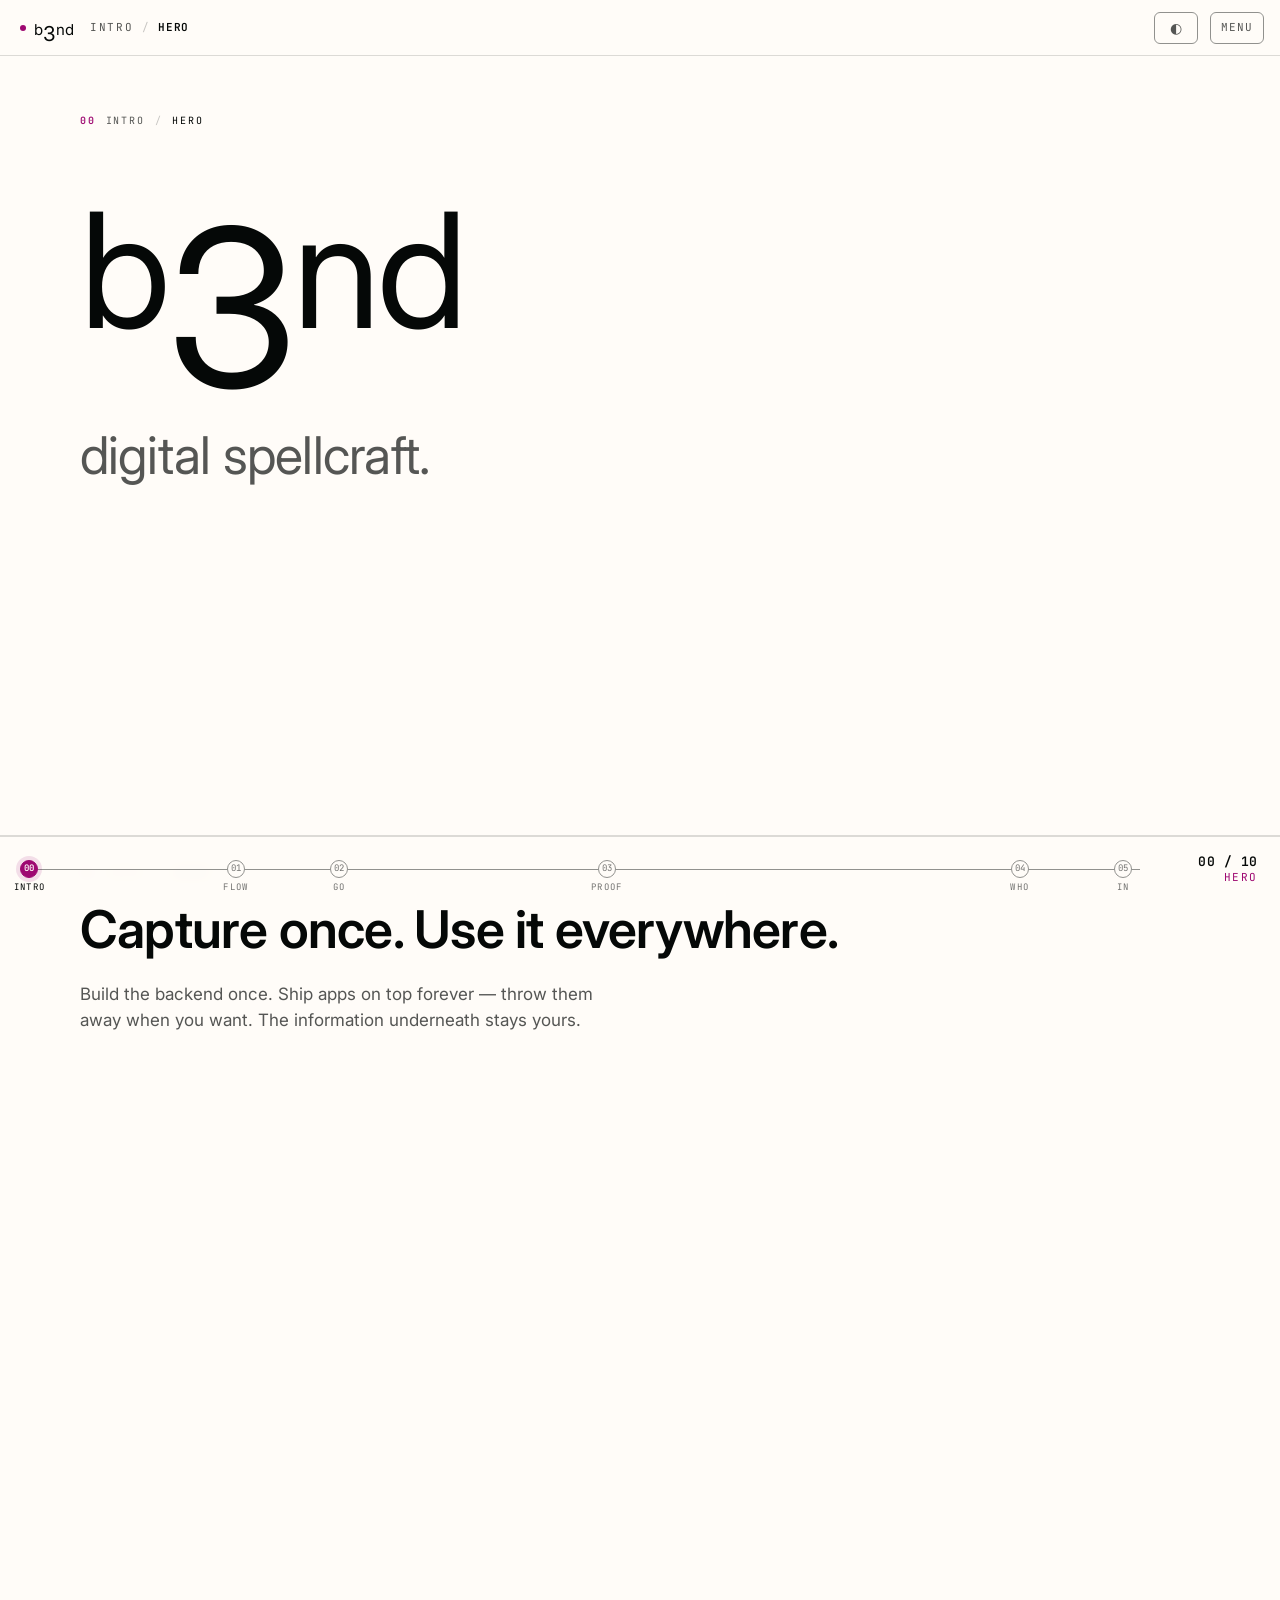
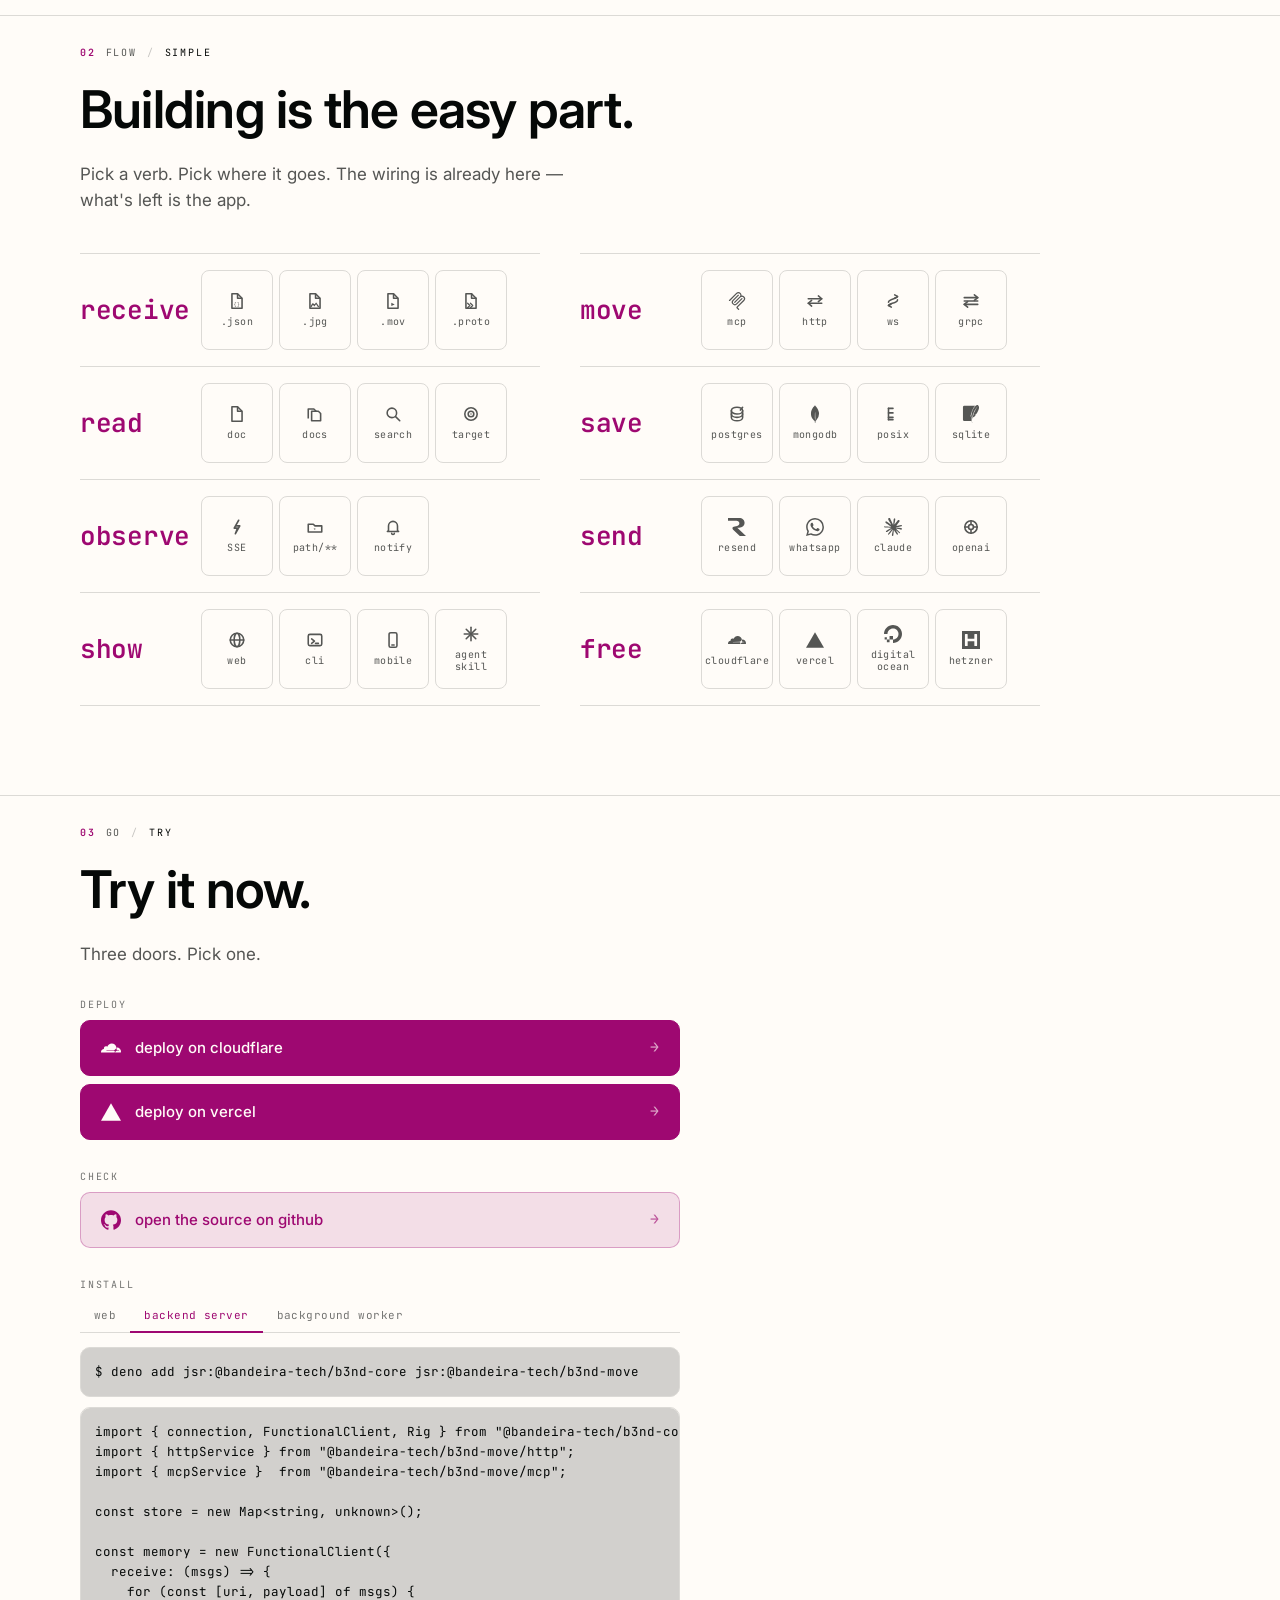
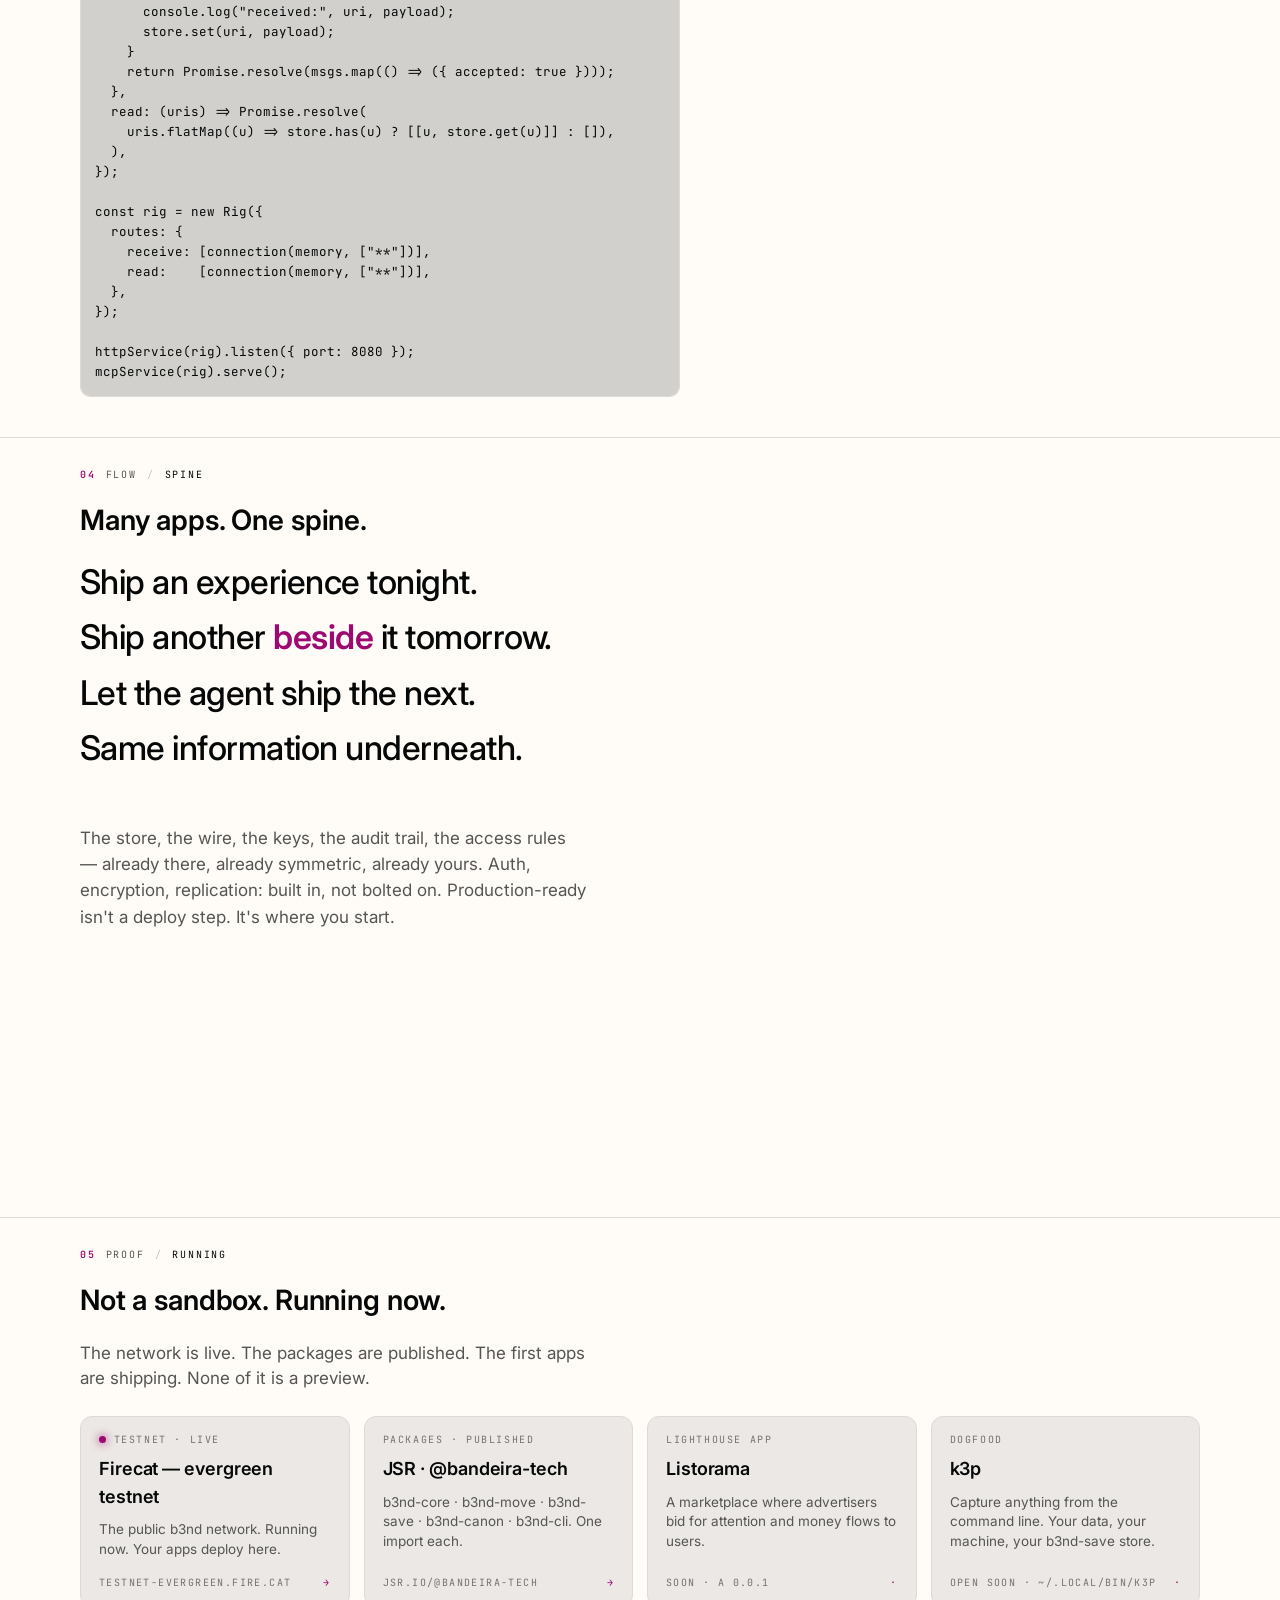
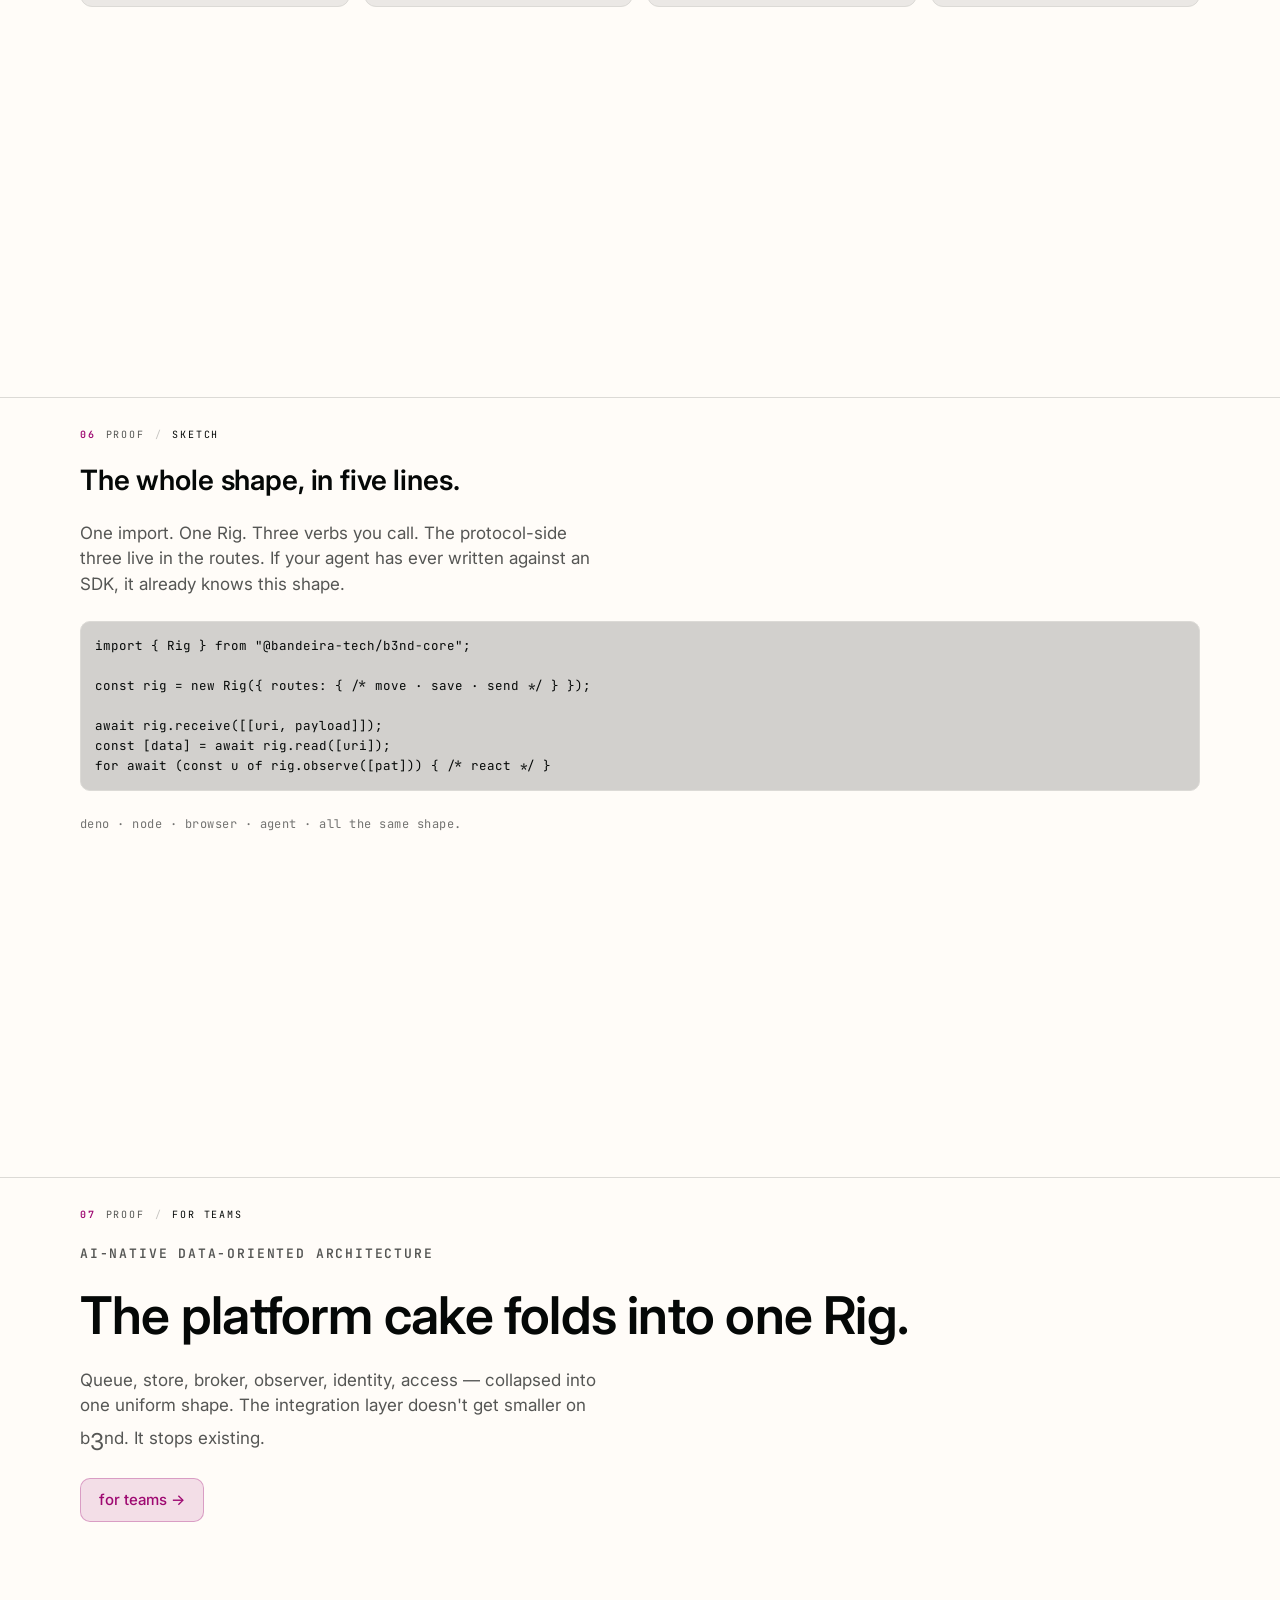
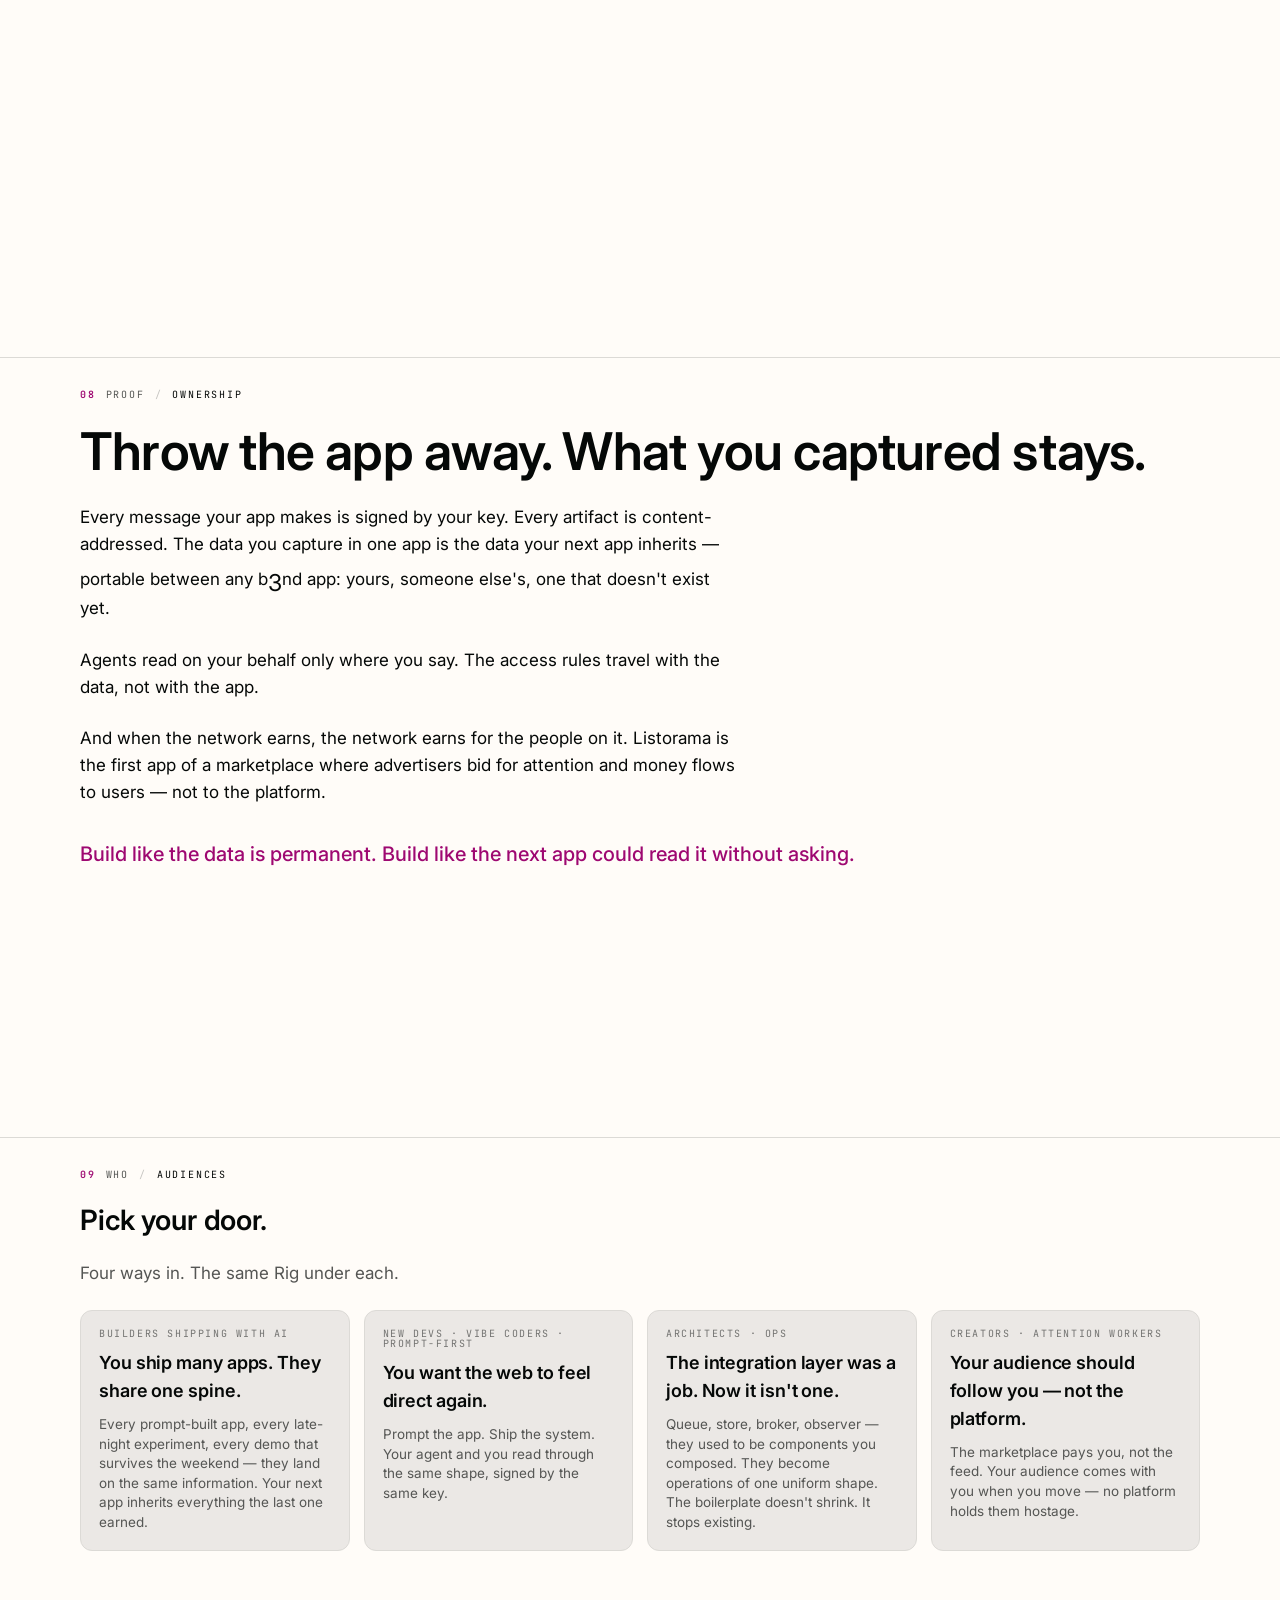
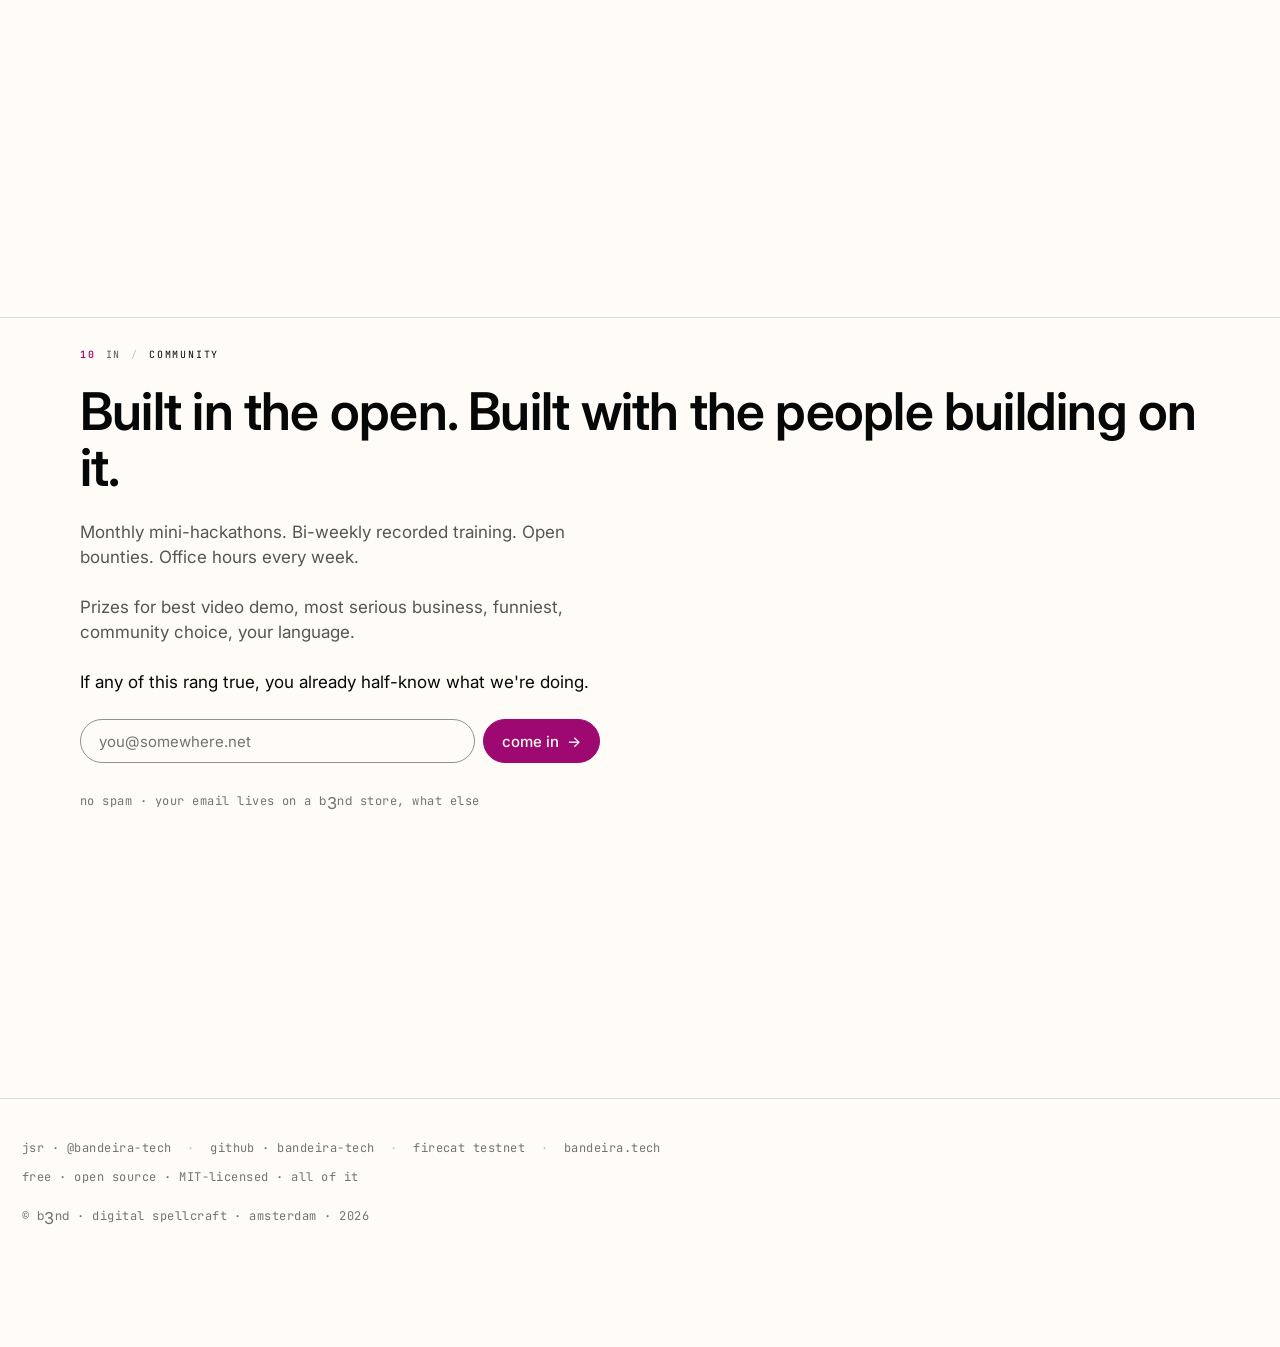
==== commit 98d8e87d: "b3nd.org · exp/capture-once · panel 03 try → three stacked blocks: deploy / check / install (tabbed)" ====
--- a/index.html
+++ b/index.html
@@ -515,18 +515,56 @@
     .simple-chip{width:64px;height:72px}
   }
 
-  /* SHELL-CANDIDATE 02c — .try-actions
-     Horizontal row of CTA buttons with leading brand SVG, label,
-     trailing arrow. Wraps to stack on narrow viewports. Used on
-     the "try" panel as the page's primary call to action. */
-  .try-actions{display:flex;flex-wrap:wrap;gap:12px;margin-top:8px}
-  .try-actions .btn{
-    padding:0 22px;min-height:52px;font-size:15px;
-  }
-  .try-actions .btn svg{width:18px;height:18px;flex-shrink:0}
-  .try-actions .btn .try-arrow{
-    margin-left:4px;font-family:var(--mono);opacity:.65;
-  }
+  /* SHELL-CANDIDATE 02c — .try-stack
+     Three vertical blocks (deploy · check · install) on the "try"
+     panel. Buttons are full-width within their column, stacked,
+     uniform shape. Block labels are mono uppercase. Install block
+     hosts a CSS-only radio-driven tabset with code samples. */
+  .try-stack{display:flex;flex-direction:column;gap:32px;max-width:600px;margin-top:8px}
+  .try-block{display:flex;flex-direction:column;gap:10px}
+  .try-block-label{
+    font:10px/1 var(--mono);color:var(--ink-mute);
+    letter-spacing:.18em;text-transform:uppercase;
+  }
+  .try-buttons{display:flex;flex-direction:column;gap:8px}
+  .try-buttons .btn{
+    justify-content:flex-start;width:100%;
+    padding:0 20px;min-height:56px;font-size:15px;gap:14px;
+  }
+  .try-buttons .btn svg{width:20px;height:20px;flex-shrink:0}
+  .try-buttons .btn .try-arrow{
+    margin-left:auto;font-family:var(--mono);opacity:.65;
+  }
+
+  .install-tabs{display:flex;flex-direction:column;gap:0;position:relative}
+  .install-tabs input[type="radio"]{
+    position:absolute;opacity:0;pointer-events:none;width:0;height:0;
+  }
+  .install-tab-labels{
+    display:flex;flex-wrap:wrap;gap:0;
+    border-bottom:1px solid var(--rule);margin-bottom:14px;
+  }
+  .install-tab-labels label{
+    padding:10px 14px;cursor:pointer;
+    font:11px/1 var(--mono);color:var(--ink-mute);
+    letter-spacing:.04em;
+    border-bottom:2px solid transparent;
+    margin-bottom:-1px;
+    transition:color .15s, border-color .15s;
+  }
+  .install-tab-labels label:hover{color:var(--ink-dim)}
+  .install-tab-panels > .install-panel{display:none}
+  .install-panel pre.code{margin:0 0 10px}
+  .install-panel pre.code:last-child{margin-bottom:0}
+
+  #tab-backend:checked ~ .install-tab-labels label[for="tab-backend"],
+  #tab-web:checked     ~ .install-tab-labels label[for="tab-web"],
+  #tab-worker:checked  ~ .install-tab-labels label[for="tab-worker"]{
+    color:var(--accent);border-bottom-color:var(--accent);
+  }
+  #tab-backend:checked ~ .install-tab-panels [data-tab="backend"],
+  #tab-web:checked     ~ .install-tab-panels [data-tab="web"],
+  #tab-worker:checked  ~ .install-tab-panels [data-tab="worker"]{display:block}
 
   /* SHELL-CANDIDATE 03 — .manifesto
      Stacked declarative lines with em accents. Used for the symmetry
@@ -976,21 +1014,139 @@
       <a class="anchor" href="#try">#try</a>
     </div>
     <h2 class="h-1">Try it now.</h2>
-    <p class="lede">Open the repo. Wire your Rig. Ship it to a free tier — same shape under both.</p>
-
-    <div class="try-actions">
-      <a class="btn primary" href="https://github.com/bandeira-tech/b3nd-core" target="_blank" rel="noreferrer noopener">
-        <svg viewBox="0 0 24 24" fill="currentColor" aria-hidden="true"><path d="M12 .297c-6.63 0-12 5.373-12 12 0 5.303 3.438 9.8 8.205 11.385.6.113.82-.258.82-.577 0-.285-.01-1.04-.015-2.04-3.338.724-4.042-1.61-4.042-1.61C4.422 18.07 3.633 17.7 3.633 17.7c-1.087-.744.084-.729.084-.729 1.205.084 1.838 1.236 1.838 1.236 1.07 1.835 2.809 1.305 3.495.998.108-.776.417-1.305.76-1.605-2.665-.3-5.466-1.332-5.466-5.93 0-1.31.465-2.38 1.235-3.22-.135-.303-.54-1.523.105-3.176 0 0 1.005-.322 3.3 1.23.96-.267 1.98-.399 3-.405 1.02.006 2.04.138 3 .405 2.28-1.552 3.285-1.23 3.285-1.23.645 1.653.24 2.873.12 3.176.765.84 1.23 1.91 1.23 3.22 0 4.61-2.805 5.625-5.475 5.92.42.36.81 1.096.81 2.22 0 1.606-.015 2.896-.015 3.286 0 .315.21.69.825.57C20.565 22.092 24 17.592 24 12.297c0-6.627-5.373-12-12-12"/></svg>
-        open the repo<span class="try-arrow">→</span>
-      </a>
-      <a class="btn secondary" href="https://deploy.workers.cloudflare.com/?url=https://github.com/bandeira-tech/b3nd-core" target="_blank" rel="noreferrer noopener">
-        <svg viewBox="0 0 24 24" fill="currentColor" aria-hidden="true"><path d="M16.5088 16.8447c.1475-.5068.0908-.9707-.1553-1.3154-.2246-.3164-.6045-.499-1.0615-.5205l-8.6592-.1123a.1559.1559 0 0 1-.1333-.0713c-.0283-.042-.0351-.0986-.021-.1553.0278-.084.1123-.1484.2036-.1562l8.7359-.1123c1.0351-.0489 2.1601-.8868 2.5537-1.9136l.499-1.3013c.0215-.0561.0293-.1128.0147-.168-.5625-2.5463-2.835-4.4453-5.5499-4.4453-2.5039 0-4.6284 1.6177-5.3876 3.8614-.4927-.3658-1.1187-.5625-1.794-.499-1.2026.119-2.1665 1.083-2.2861 2.2856-.0283.31-.0069.6128.0635.894C1.5683 13.171 0 14.7754 0 16.752c0 .1748.0142.3515.0352.5273.0141.083.0844.1475.1689.1475h15.9814c.0909 0 .1758-.0645.2032-.1553l.12-.4268zm2.7568-5.5634c-.0771 0-.1611 0-.2383.0112-.0566 0-.1054.0415-.127.0976l-.3378 1.1744c-.1475.5068-.0918.9707.1543 1.3164.2256.3164.6055.498 1.0625.5195l1.8437.1133c.0557 0 .1055.0263.1329.0703.0283.043.0351.1074.0214.1562-.0283.084-.1132.1485-.204.1553l-1.921.1123c-1.041.0488-2.1582.8867-2.5527 1.914l-.1406.3585c-.0283.0713.0215.1416.0986.1416h6.5977c.0771 0 .1474-.0489.169-.126.1122-.4082.1757-.837.1757-1.2803 0-2.6025-2.125-4.727-4.7344-4.727"/></svg>
-        deploy on cloudflare<span class="try-arrow">→</span>
-      </a>
-      <a class="btn secondary" href="https://vercel.com/new/clone?repository-url=https://github.com/bandeira-tech/b3nd-core" target="_blank" rel="noreferrer noopener">
-        <svg viewBox="0 0 24 24" fill="currentColor" aria-hidden="true"><path d="m12 1.608 12 20.784H0Z"/></svg>
-        deploy on vercel<span class="try-arrow">→</span>
-      </a>
+    <p class="lede">Three doors. Pick one.</p>
+
+    <div class="try-stack">
+
+      <div class="try-block">
+        <span class="try-block-label">deploy</span>
+        <div class="try-buttons">
+          <a class="btn primary" href="https://deploy.workers.cloudflare.com/?url=https://github.com/rafb43/b3nd-free/tree/main/src/cloudflare" target="_blank" rel="noreferrer noopener">
+            <svg viewBox="0 0 24 24" fill="currentColor" aria-hidden="true"><path d="M16.5088 16.8447c.1475-.5068.0908-.9707-.1553-1.3154-.2246-.3164-.6045-.499-1.0615-.5205l-8.6592-.1123a.1559.1559 0 0 1-.1333-.0713c-.0283-.042-.0351-.0986-.021-.1553.0278-.084.1123-.1484.2036-.1562l8.7359-.1123c1.0351-.0489 2.1601-.8868 2.5537-1.9136l.499-1.3013c.0215-.0561.0293-.1128.0147-.168-.5625-2.5463-2.835-4.4453-5.5499-4.4453-2.5039 0-4.6284 1.6177-5.3876 3.8614-.4927-.3658-1.1187-.5625-1.794-.499-1.2026.119-2.1665 1.083-2.2861 2.2856-.0283.31-.0069.6128.0635.894C1.5683 13.171 0 14.7754 0 16.752c0 .1748.0142.3515.0352.5273.0141.083.0844.1475.1689.1475h15.9814c.0909 0 .1758-.0645.2032-.1553l.12-.4268zm2.7568-5.5634c-.0771 0-.1611 0-.2383.0112-.0566 0-.1054.0415-.127.0976l-.3378 1.1744c-.1475.5068-.0918.9707.1543 1.3164.2256.3164.6055.498 1.0625.5195l1.8437.1133c.0557 0 .1055.0263.1329.0703.0283.043.0351.1074.0214.1562-.0283.084-.1132.1485-.204.1553l-1.921.1123c-1.041.0488-2.1582.8867-2.5527 1.914l-.1406.3585c-.0283.0713.0215.1416.0986.1416h6.5977c.0771 0 .1474-.0489.169-.126.1122-.4082.1757-.837.1757-1.2803 0-2.6025-2.125-4.727-4.7344-4.727"/></svg>
+            deploy on cloudflare<span class="try-arrow">→</span>
+          </a>
+          <a class="btn primary" href="https://vercel.com/new/clone?repository-url=https://github.com/rafb43/b3nd-free/tree/main/src/vercel" target="_blank" rel="noreferrer noopener">
+            <svg viewBox="0 0 24 24" fill="currentColor" aria-hidden="true"><path d="m12 1.608 12 20.784H0Z"/></svg>
+            deploy on vercel<span class="try-arrow">→</span>
+          </a>
+        </div>
+      </div>
+
+      <div class="try-block">
+        <span class="try-block-label">check</span>
+        <div class="try-buttons">
+          <a class="btn secondary" href="https://github.com/rafb43/b3nd-free" target="_blank" rel="noreferrer noopener">
+            <svg viewBox="0 0 24 24" fill="currentColor" aria-hidden="true"><path d="M12 .297c-6.63 0-12 5.373-12 12 0 5.303 3.438 9.8 8.205 11.385.6.113.82-.258.82-.577 0-.285-.01-1.04-.015-2.04-3.338.724-4.042-1.61-4.042-1.61C4.422 18.07 3.633 17.7 3.633 17.7c-1.087-.744.084-.729.084-.729 1.205.084 1.838 1.236 1.838 1.236 1.07 1.835 2.809 1.305 3.495.998.108-.776.417-1.305.76-1.605-2.665-.3-5.466-1.332-5.466-5.93 0-1.31.465-2.38 1.235-3.22-.135-.303-.54-1.523.105-3.176 0 0 1.005-.322 3.3 1.23.96-.267 1.98-.399 3-.405 1.02.006 2.04.138 3 .405 2.28-1.552 3.285-1.23 3.285-1.23.645 1.653.24 2.873.12 3.176.765.84 1.23 1.91 1.23 3.22 0 4.61-2.805 5.625-5.475 5.92.42.36.81 1.096.81 2.22 0 1.606-.015 2.896-.015 3.286 0 .315.21.69.825.57C20.565 22.092 24 17.592 24 12.297c0-6.627-5.373-12-12-12"/></svg>
+            open the source on github<span class="try-arrow">→</span>
+          </a>
+        </div>
+      </div>
+
+      <div class="try-block">
+        <span class="try-block-label">install</span>
+        <div class="install-tabs">
+          <input type="radio" name="install-tab" id="tab-web">
+          <input type="radio" name="install-tab" id="tab-backend" checked>
+          <input type="radio" name="install-tab" id="tab-worker">
+
+          <div class="install-tab-labels">
+            <label for="tab-web">web</label>
+            <label for="tab-backend">backend server</label>
+            <label for="tab-worker">background worker</label>
+          </div>
+
+          <div class="install-tab-panels">
+            <div class="install-panel" data-tab="web">
+<pre class="code">$ npx jsr add @bandeira-tech/b3nd-core @bandeira-tech/b3nd-move</pre>
+<pre class="code"><code>import { connection, FunctionalClient, Rig } from "@bandeira-tech/b3nd-core";
+import { httpClient } from "@bandeira-tech/b3nd-move/http";
+
+const local = new FunctionalClient({
+  receive: (msgs) =&gt; {
+    for (const [uri, payload] of msgs)
+      localStorage.setItem(uri, JSON.stringify(payload));
+    return Promise.resolve(msgs.map(() =&gt; ({ accepted: true })));
+  },
+  read: (uris) =&gt; Promise.resolve(
+    uris.flatMap((u) =&gt; {
+      const raw = localStorage.getItem(u);
+      return raw ? [[u, JSON.parse(raw)]] : [];
+    }),
+  ),
+});
+
+const rig = new Rig({
+  routes: {
+    receive: [connection(local, ["local://**"])],
+    read:    [connection(local, ["local://**"])],
+    send:    [connection(httpClient("https://api.example.com"), ["api://**"])],
+  },
+});
+
+await rig.receive([["local://notes/hello", { text: "hi" }]]);</code></pre>
+            </div>
+
+            <div class="install-panel" data-tab="backend">
+<pre class="code">$ deno add jsr:@bandeira-tech/b3nd-core jsr:@bandeira-tech/b3nd-move</pre>
+<pre class="code"><code>import { connection, FunctionalClient, Rig } from "@bandeira-tech/b3nd-core";
+import { httpService } from "@bandeira-tech/b3nd-move/http";
+import { mcpService }  from "@bandeira-tech/b3nd-move/mcp";
+
+const store = new Map&lt;string, unknown&gt;();
+
+const memory = new FunctionalClient({
+  receive: (msgs) =&gt; {
+    for (const [uri, payload] of msgs) {
+      console.log("received:", uri, payload);
+      store.set(uri, payload);
+    }
+    return Promise.resolve(msgs.map(() =&gt; ({ accepted: true })));
+  },
+  read: (uris) =&gt; Promise.resolve(
+    uris.flatMap((u) =&gt; store.has(u) ? [[u, store.get(u)]] : []),
+  ),
+});
+
+const rig = new Rig({
+  routes: {
+    receive: [connection(memory, ["**"])],
+    read:    [connection(memory, ["**"])],
+  },
+});
+
+httpService(rig).listen({ port: 8080 });
+mcpService(rig).serve();</code></pre>
+            </div>
+
+            <div class="install-panel" data-tab="worker">
+<pre class="code">$ deno add jsr:@bandeira-tech/b3nd-core jsr:@bandeira-tech/b3nd-move</pre>
+<pre class="code"><code>import { connection, Rig } from "@bandeira-tech/b3nd-core";
+import { mcpClient } from "@bandeira-tech/b3nd-move/mcp";
+
+const upstream = mcpClient("https://network.example");
+
+const rig = new Rig({
+  routes: {
+    observe: [connection(upstream, ["event://**"])],
+    read:    [connection(upstream, ["event://**"])],
+  },
+});
+
+const ac = new AbortController();
+for await (const uris of rig.observe(["event://**"], ac.signal)) {
+  const events = await rig.read(uris);
+  for (const [uri, payload] of events) {
+    await fetch("https://hooks.slack.com/...", {
+      method: "POST",
+      body: JSON.stringify({ text: `${uri}: ${JSON.stringify(payload)}` }),
+    });
+  }
+}</code></pre>
+            </div>
+          </div>
+        </div>
+      </div>
+
     </div>
   </section>
 
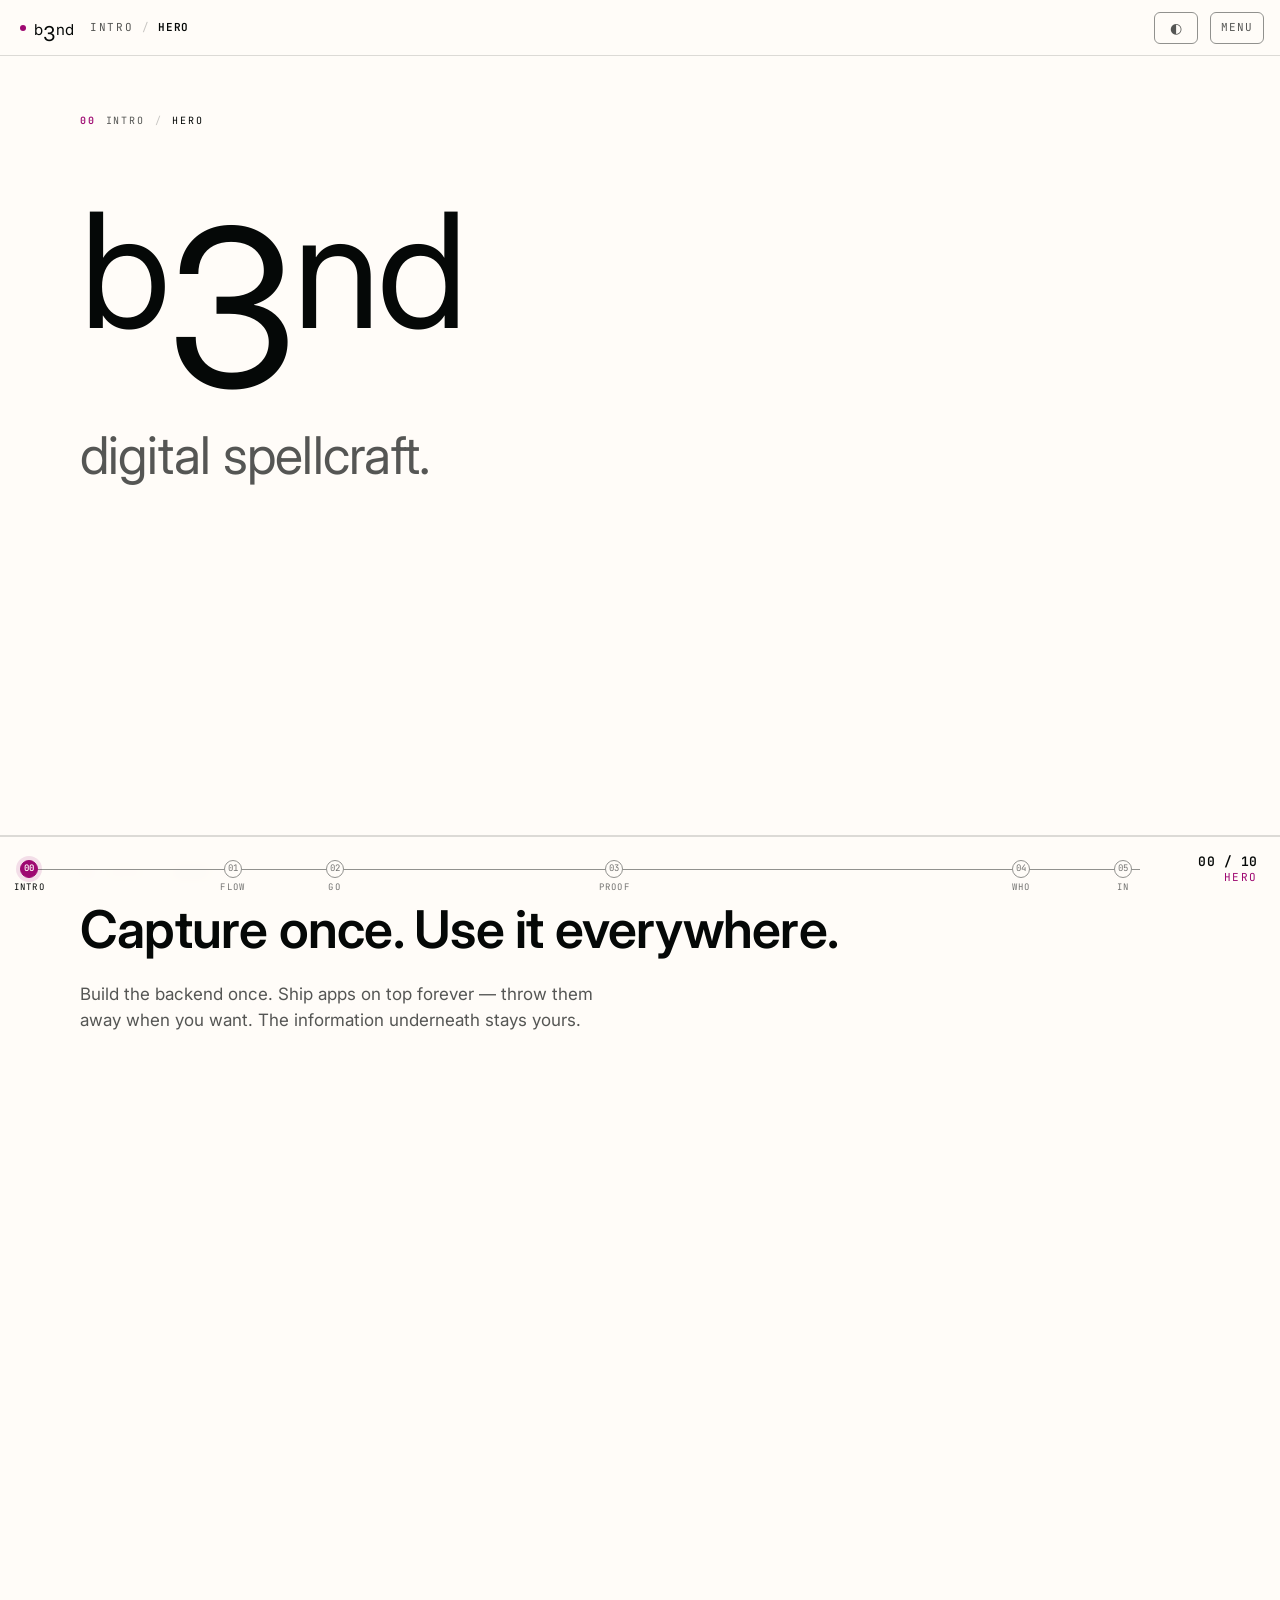
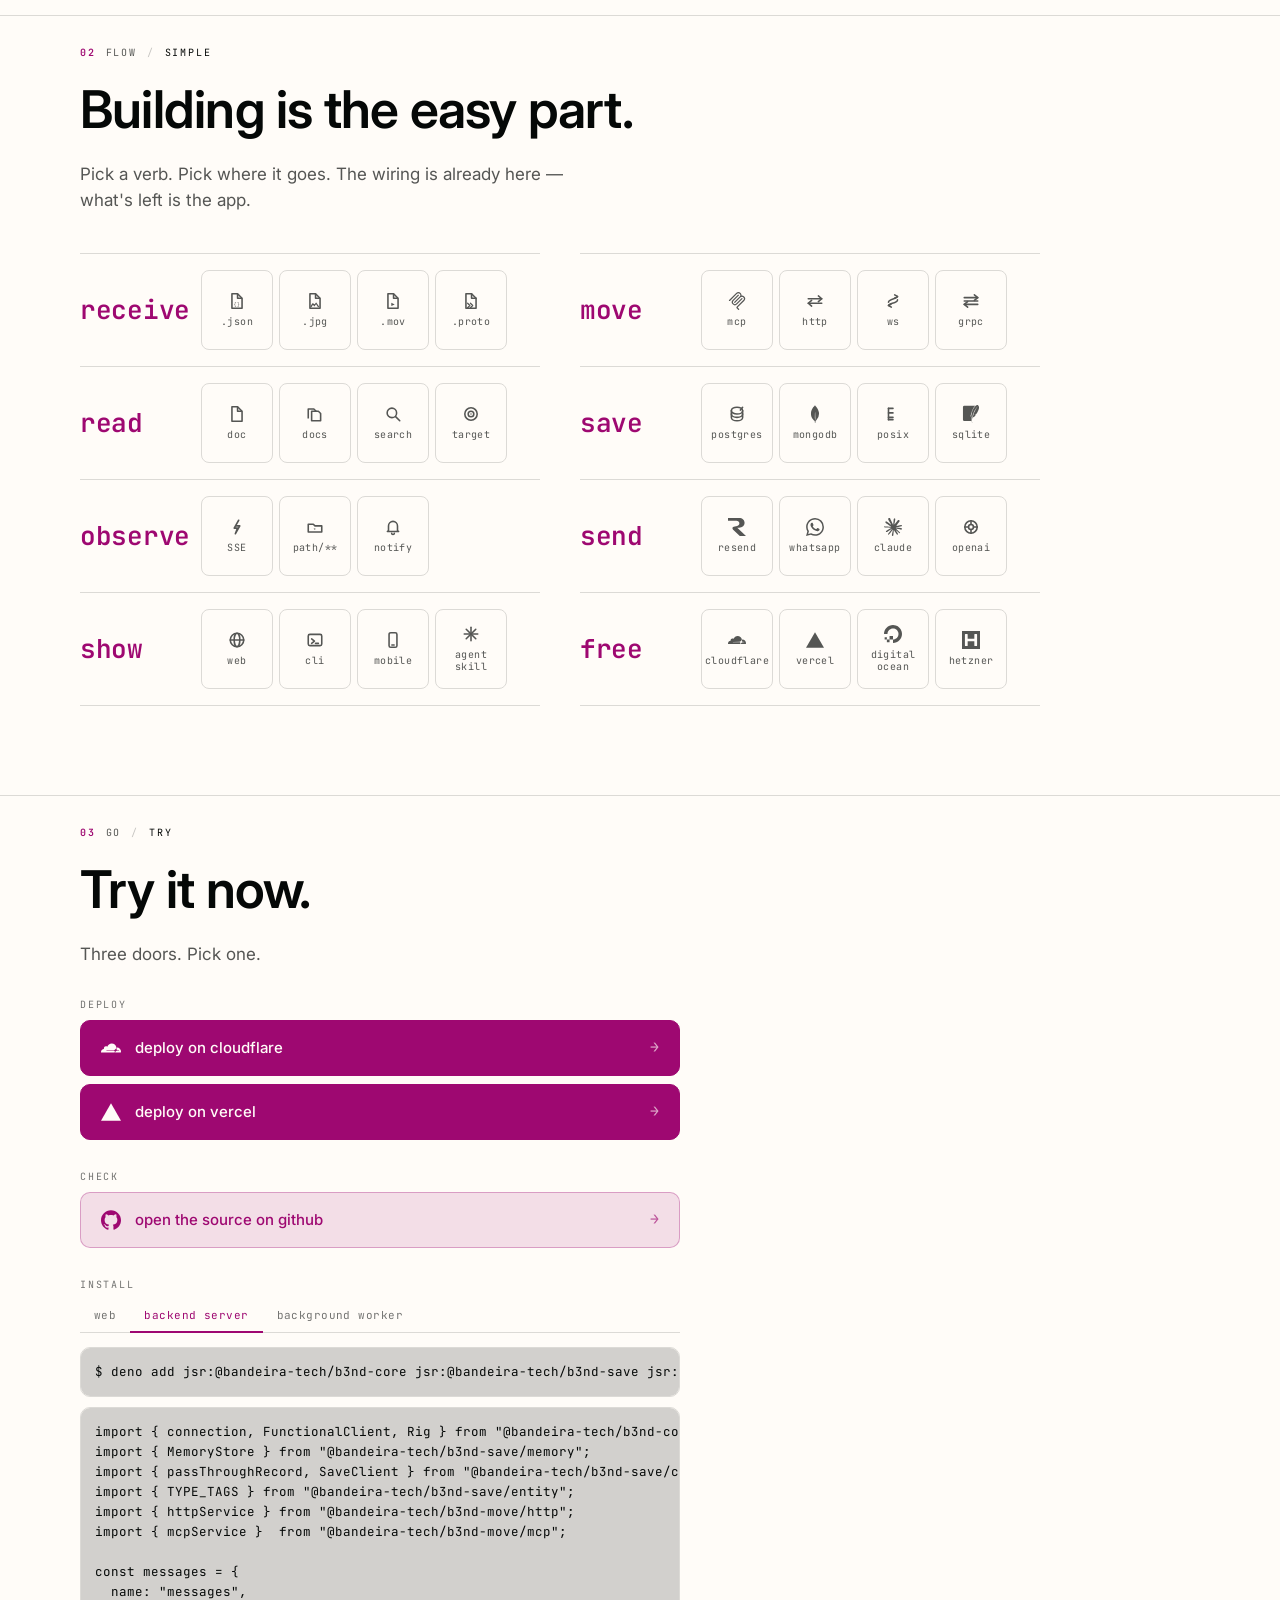
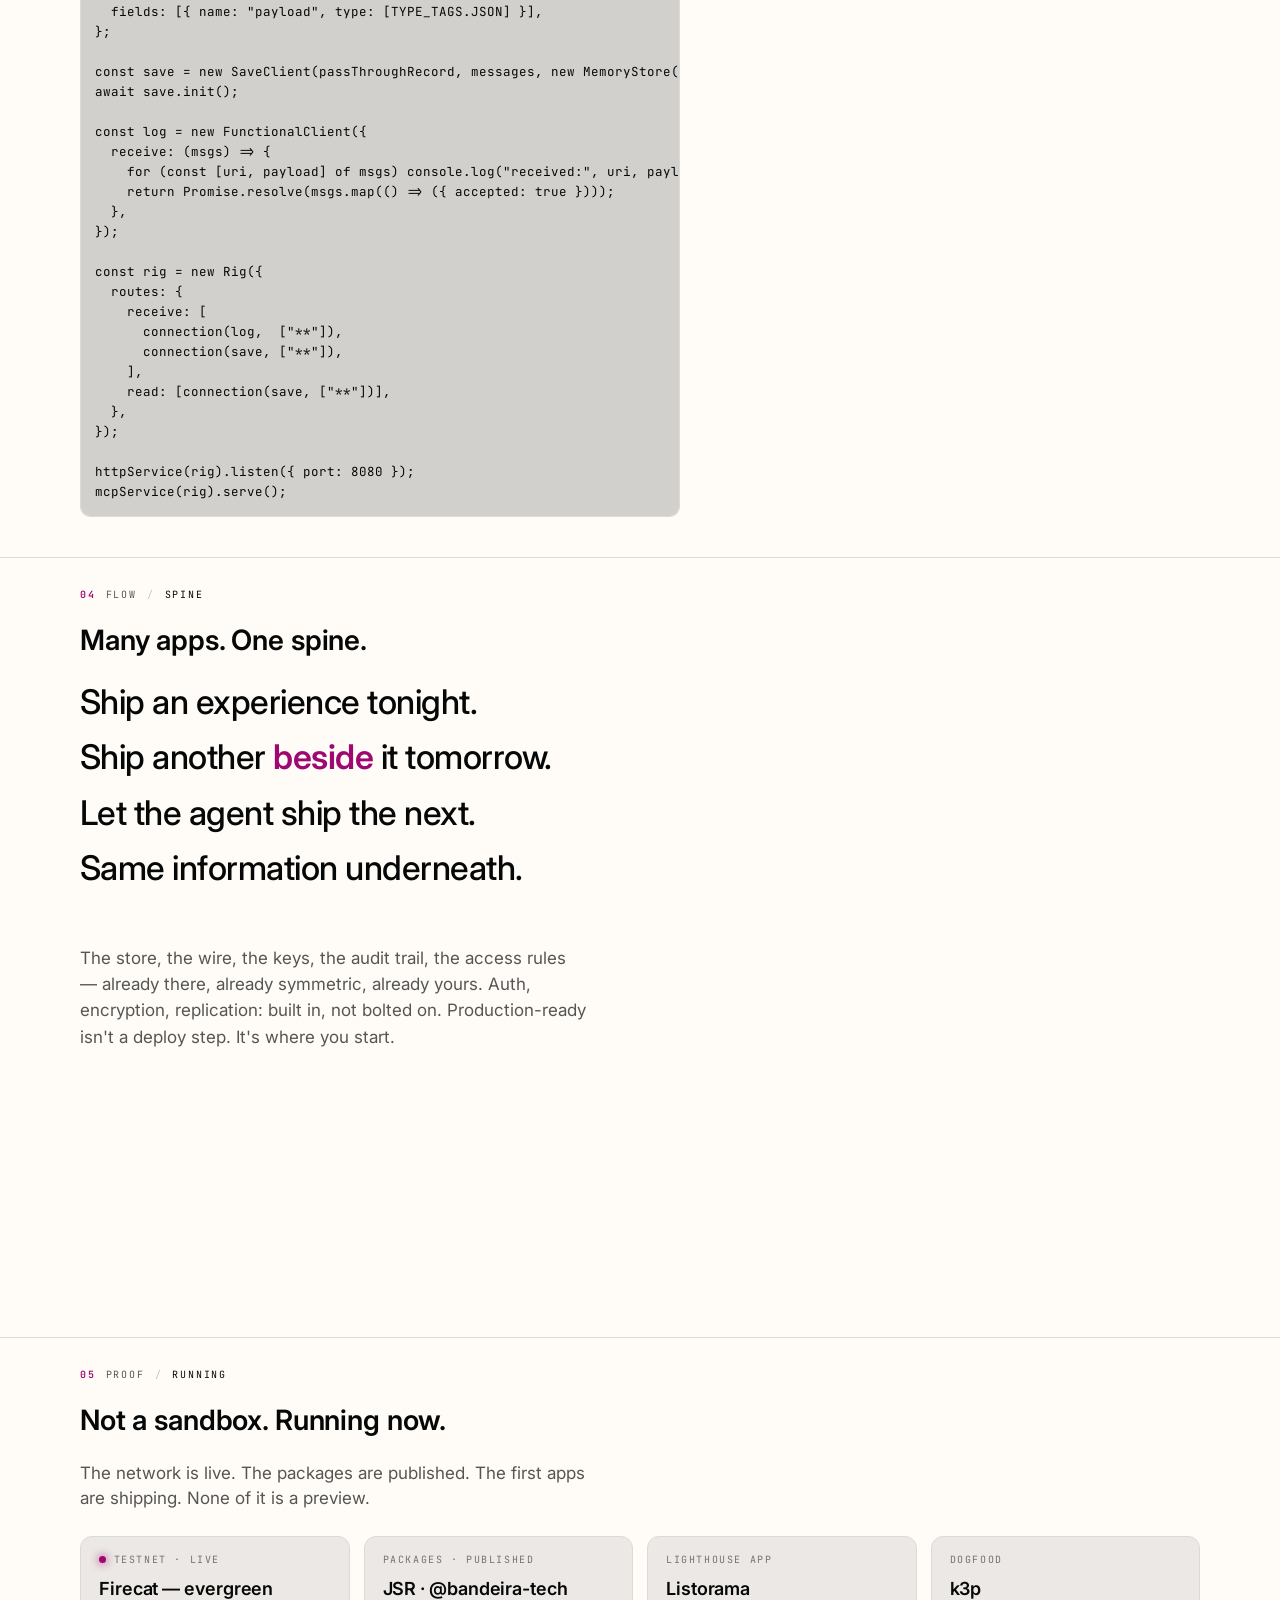
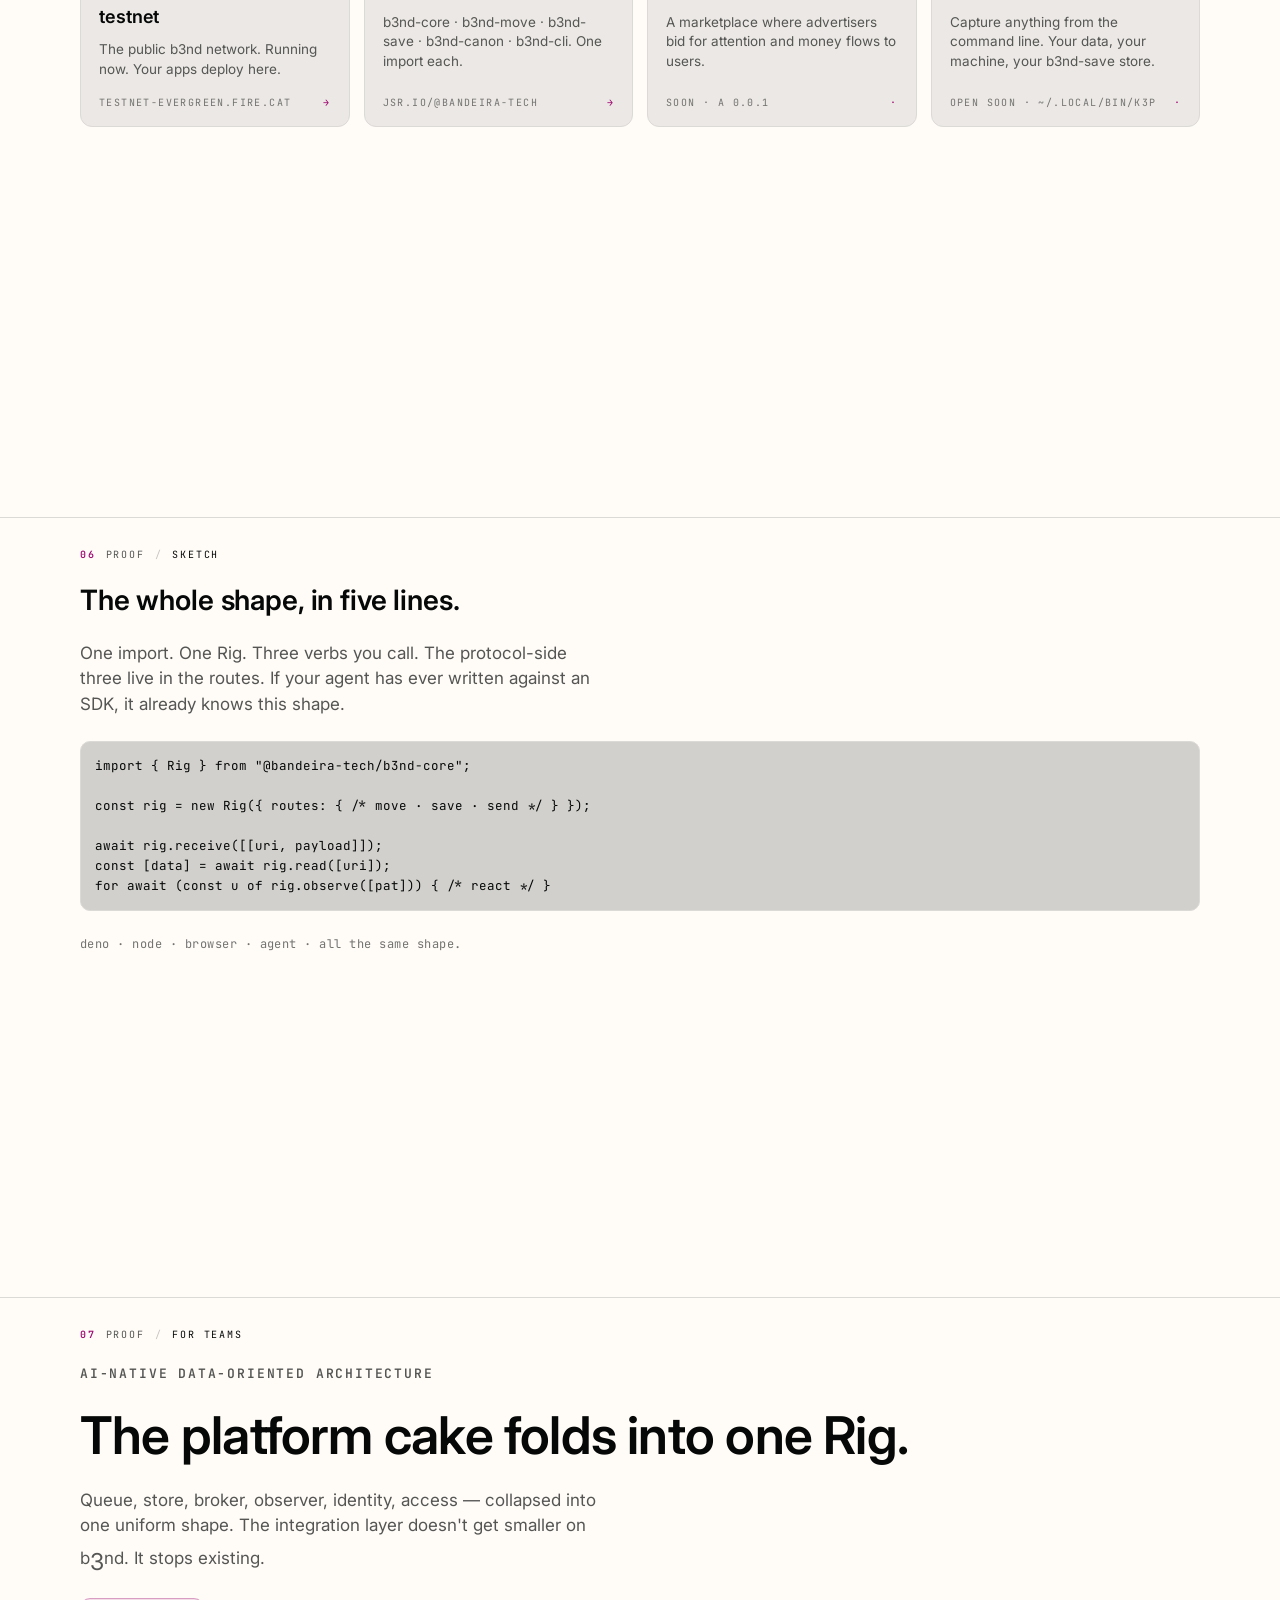
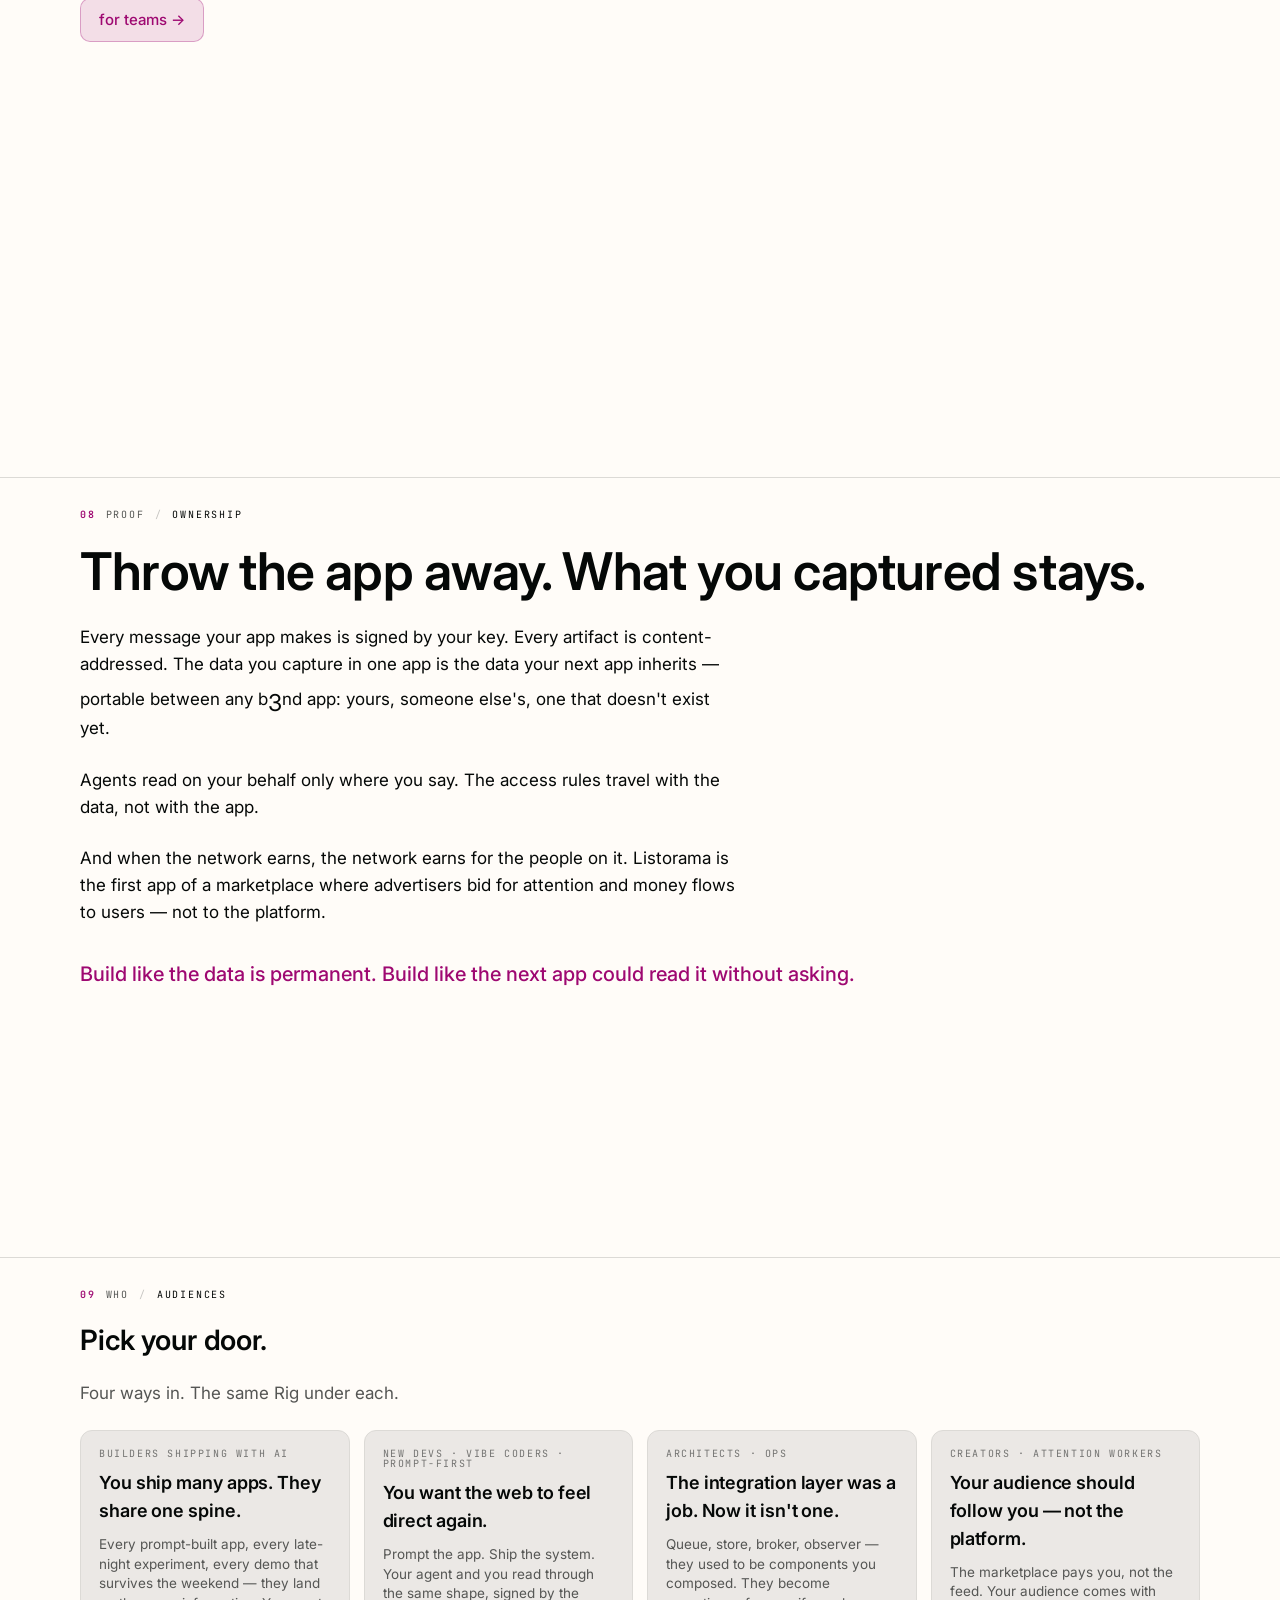
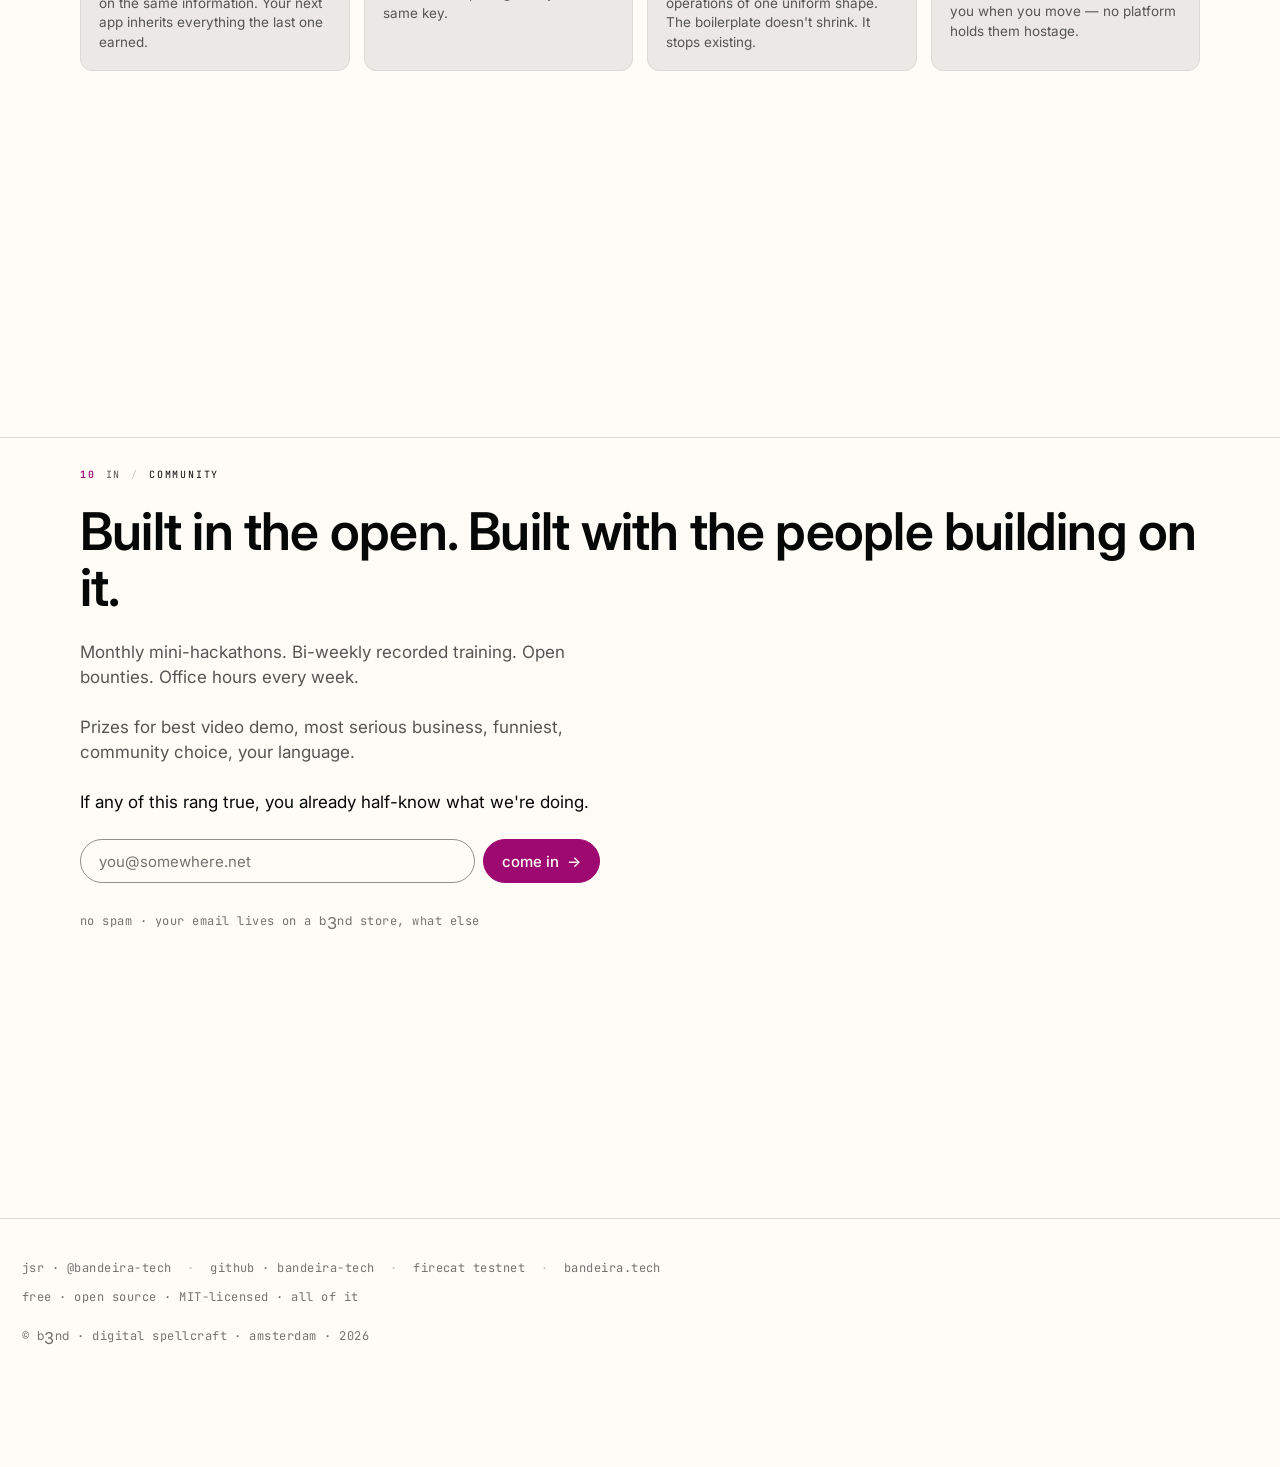
==== commit f7632f3b: "b3nd.org · exp/capture-once · install tabs → lean on b3nd-save, less imperative code Web and backend" ====
--- a/index.html
+++ b/index.html
@@ -1057,28 +1057,25 @@
 
           <div class="install-tab-panels">
             <div class="install-panel" data-tab="web">
-<pre class="code">$ npx jsr add @bandeira-tech/b3nd-core @bandeira-tech/b3nd-move</pre>
-<pre class="code"><code>import { connection, FunctionalClient, Rig } from "@bandeira-tech/b3nd-core";
+<pre class="code">$ npx jsr add @bandeira-tech/b3nd-core @bandeira-tech/b3nd-save @bandeira-tech/b3nd-move</pre>
+<pre class="code"><code>import { connection, Rig } from "@bandeira-tech/b3nd-core";
+import { LocalStorageStore } from "@bandeira-tech/b3nd-save/localstorage";
+import { passThroughRecord, SaveClient } from "@bandeira-tech/b3nd-save/clients";
+import { TYPE_TAGS } from "@bandeira-tech/b3nd-save/entity";
 import { httpClient } from "@bandeira-tech/b3nd-move/http";
 
-const local = new FunctionalClient({
-  receive: (msgs) =&gt; {
-    for (const [uri, payload] of msgs)
-      localStorage.setItem(uri, JSON.stringify(payload));
-    return Promise.resolve(msgs.map(() =&gt; ({ accepted: true })));
-  },
-  read: (uris) =&gt; Promise.resolve(
-    uris.flatMap((u) =&gt; {
-      const raw = localStorage.getItem(u);
-      return raw ? [[u, JSON.parse(raw)]] : [];
-    }),
-  ),
-});
+const notes = {
+  name: "notes",
+  fields: [{ name: "text", type: [TYPE_TAGS.STRING] }],
+};
+
+const save = new SaveClient(passThroughRecord, notes, new LocalStorageStore());
+await save.init();
 
 const rig = new Rig({
   routes: {
-    receive: [connection(local, ["local://**"])],
-    read:    [connection(local, ["local://**"])],
+    receive: [connection(save, ["local://**"])],
+    read:    [connection(save, ["local://**"])],
     send:    [connection(httpClient("https://api.example.com"), ["api://**"])],
   },
 });
@@ -1087,30 +1084,36 @@
             </div>
 
             <div class="install-panel" data-tab="backend">
-<pre class="code">$ deno add jsr:@bandeira-tech/b3nd-core jsr:@bandeira-tech/b3nd-move</pre>
+<pre class="code">$ deno add jsr:@bandeira-tech/b3nd-core jsr:@bandeira-tech/b3nd-save jsr:@bandeira-tech/b3nd-move</pre>
 <pre class="code"><code>import { connection, FunctionalClient, Rig } from "@bandeira-tech/b3nd-core";
+import { MemoryStore } from "@bandeira-tech/b3nd-save/memory";
+import { passThroughRecord, SaveClient } from "@bandeira-tech/b3nd-save/clients";
+import { TYPE_TAGS } from "@bandeira-tech/b3nd-save/entity";
 import { httpService } from "@bandeira-tech/b3nd-move/http";
 import { mcpService }  from "@bandeira-tech/b3nd-move/mcp";
 
-const store = new Map&lt;string, unknown&gt;();
-
-const memory = new FunctionalClient({
+const messages = {
+  name: "messages",
+  fields: [{ name: "payload", type: [TYPE_TAGS.JSON] }],
+};
+
+const save = new SaveClient(passThroughRecord, messages, new MemoryStore());
+await save.init();
+
+const log = new FunctionalClient({
   receive: (msgs) =&gt; {
-    for (const [uri, payload] of msgs) {
-      console.log("received:", uri, payload);
-      store.set(uri, payload);
-    }
+    for (const [uri, payload] of msgs) console.log("received:", uri, payload);
     return Promise.resolve(msgs.map(() =&gt; ({ accepted: true })));
   },
-  read: (uris) =&gt; Promise.resolve(
-    uris.flatMap((u) =&gt; store.has(u) ? [[u, store.get(u)]] : []),
-  ),
 });
 
 const rig = new Rig({
   routes: {
-    receive: [connection(memory, ["**"])],
-    read:    [connection(memory, ["**"])],
+    receive: [
+      connection(log,  ["**"]),
+      connection(save, ["**"]),
+    ],
+    read: [connection(save, ["**"])],
   },
 });
 
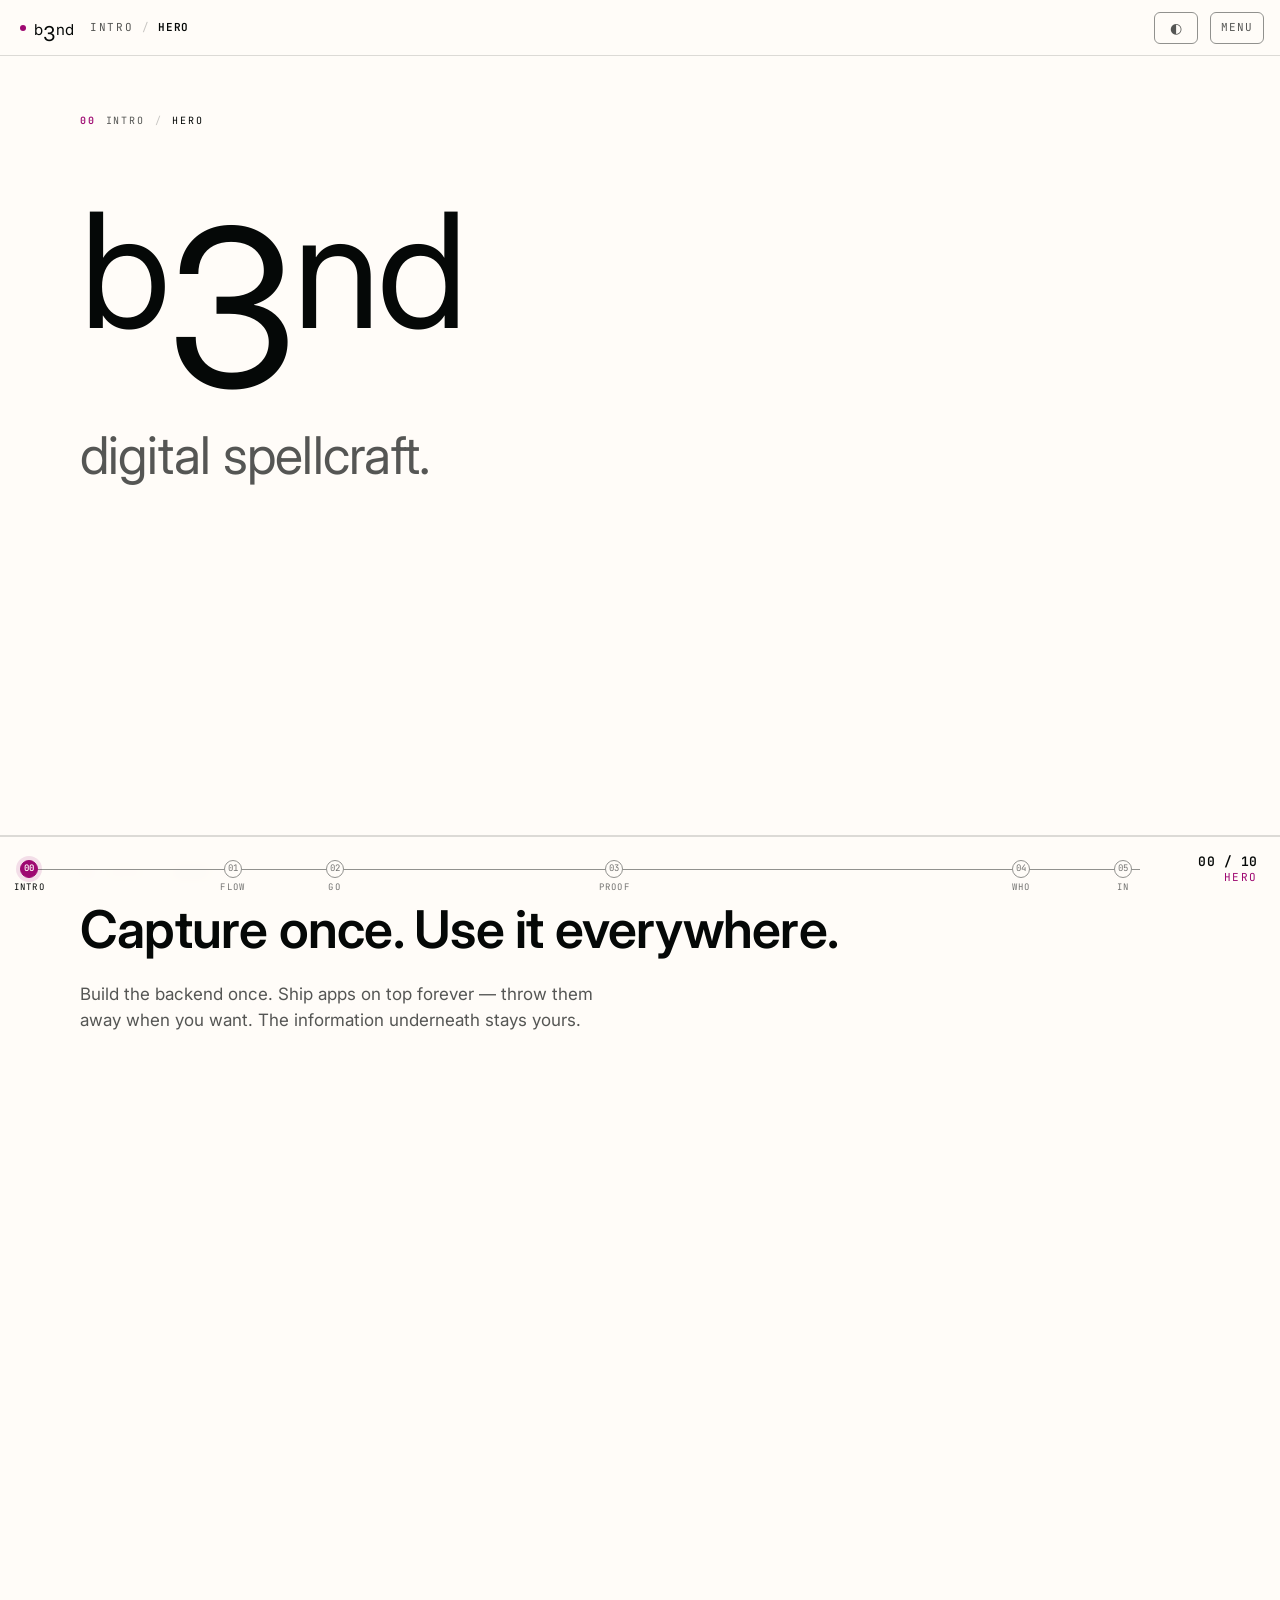
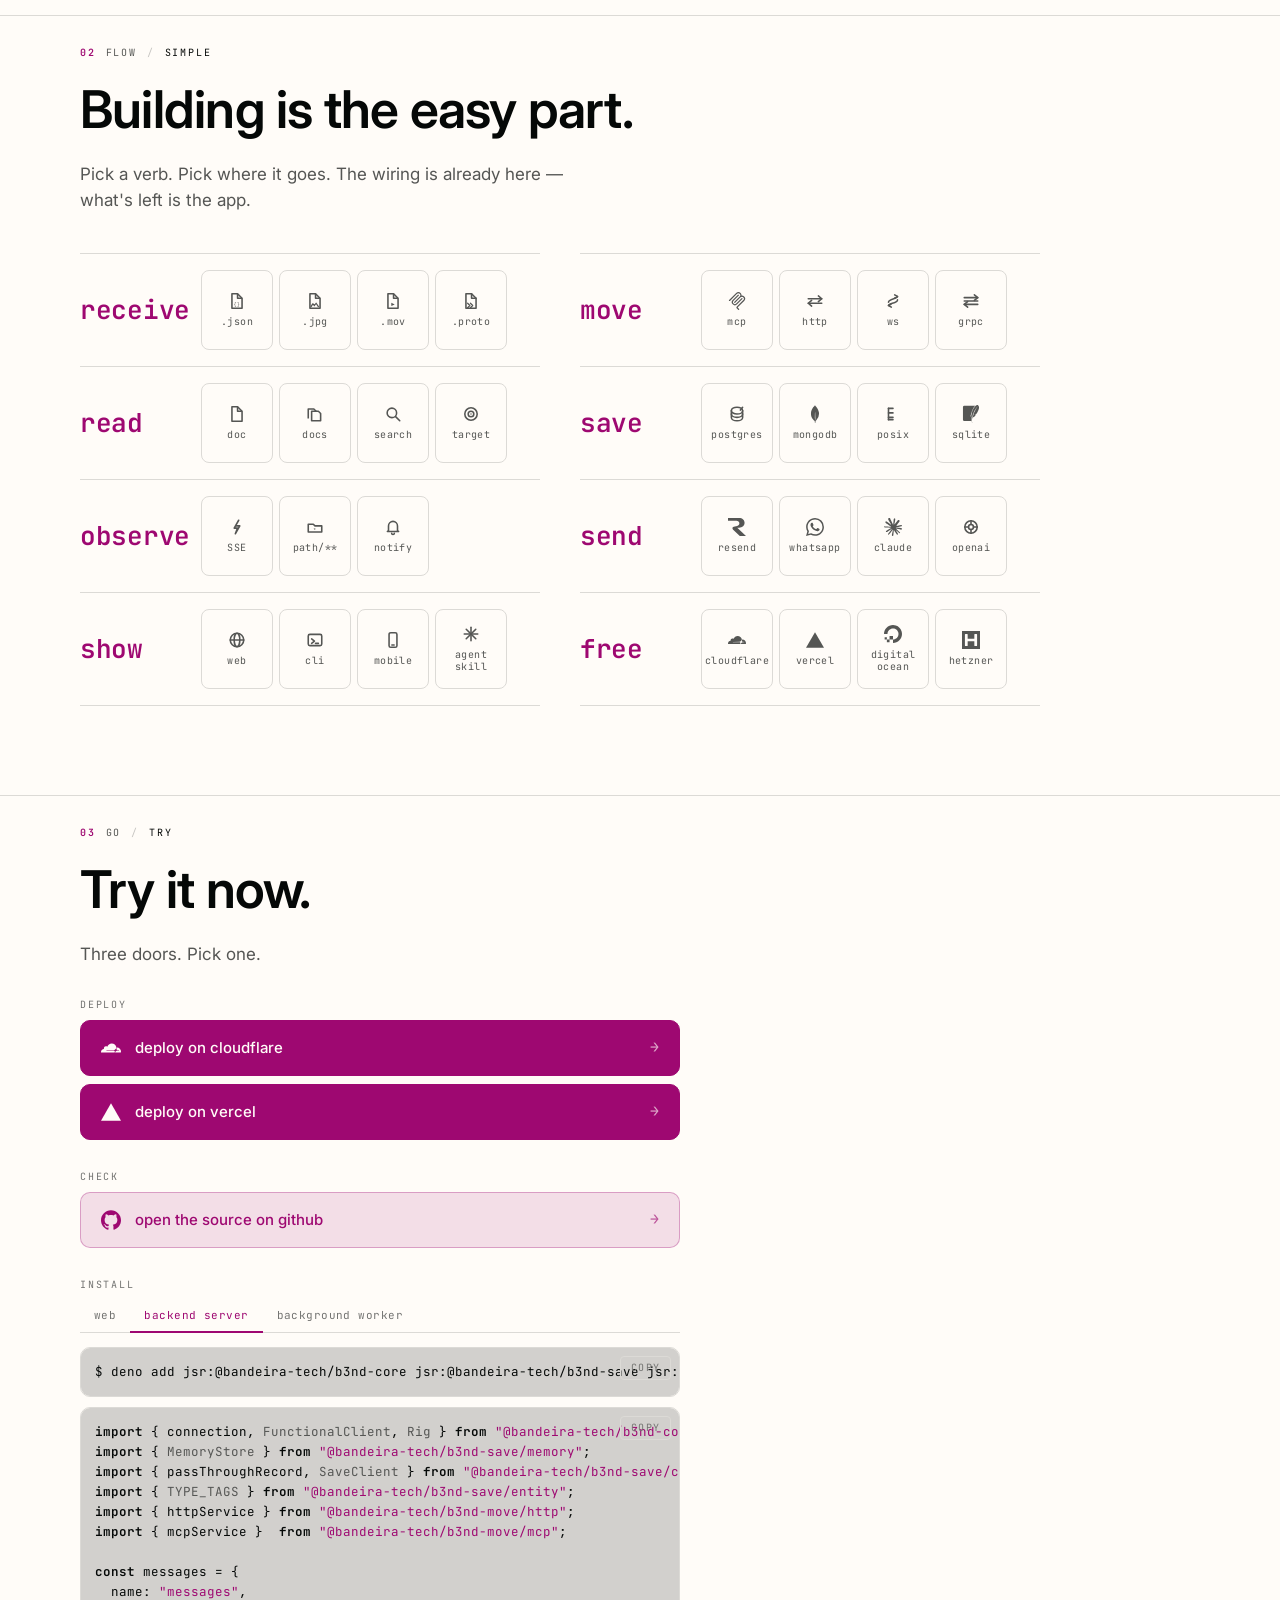
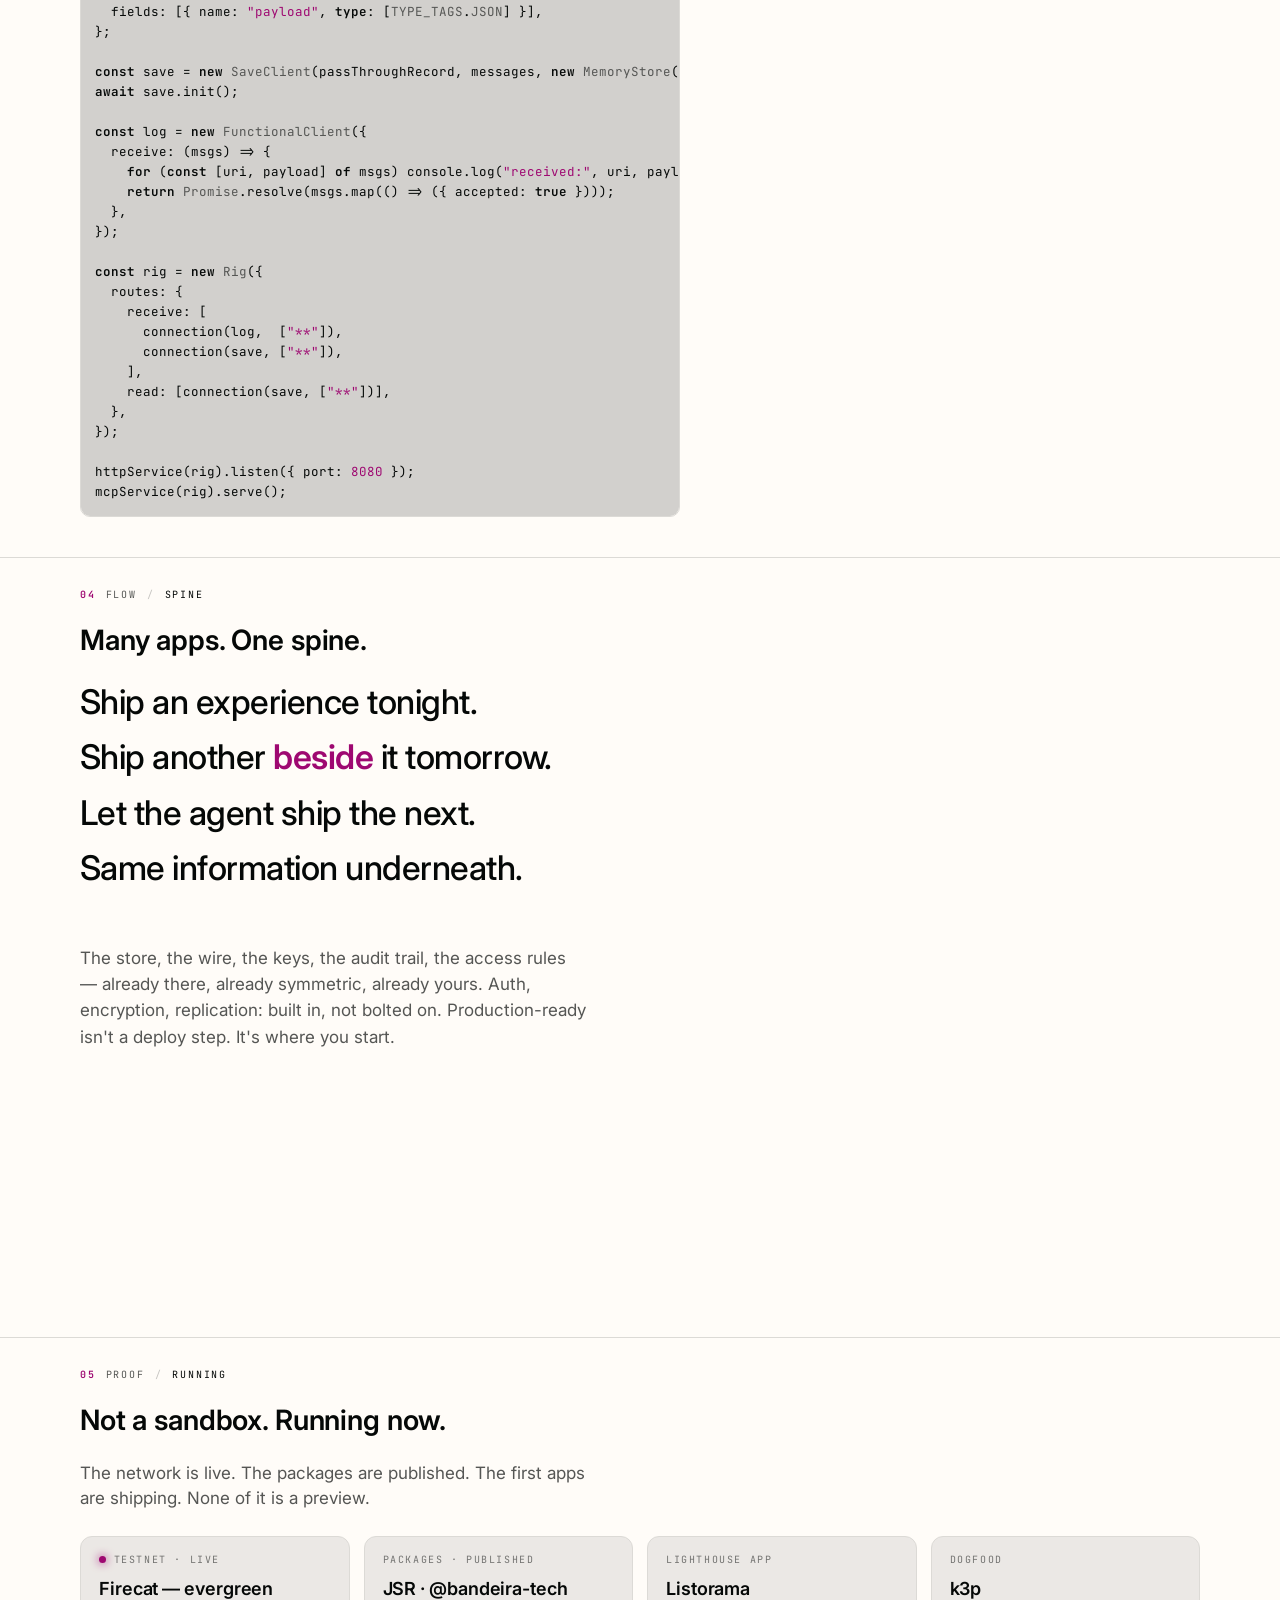
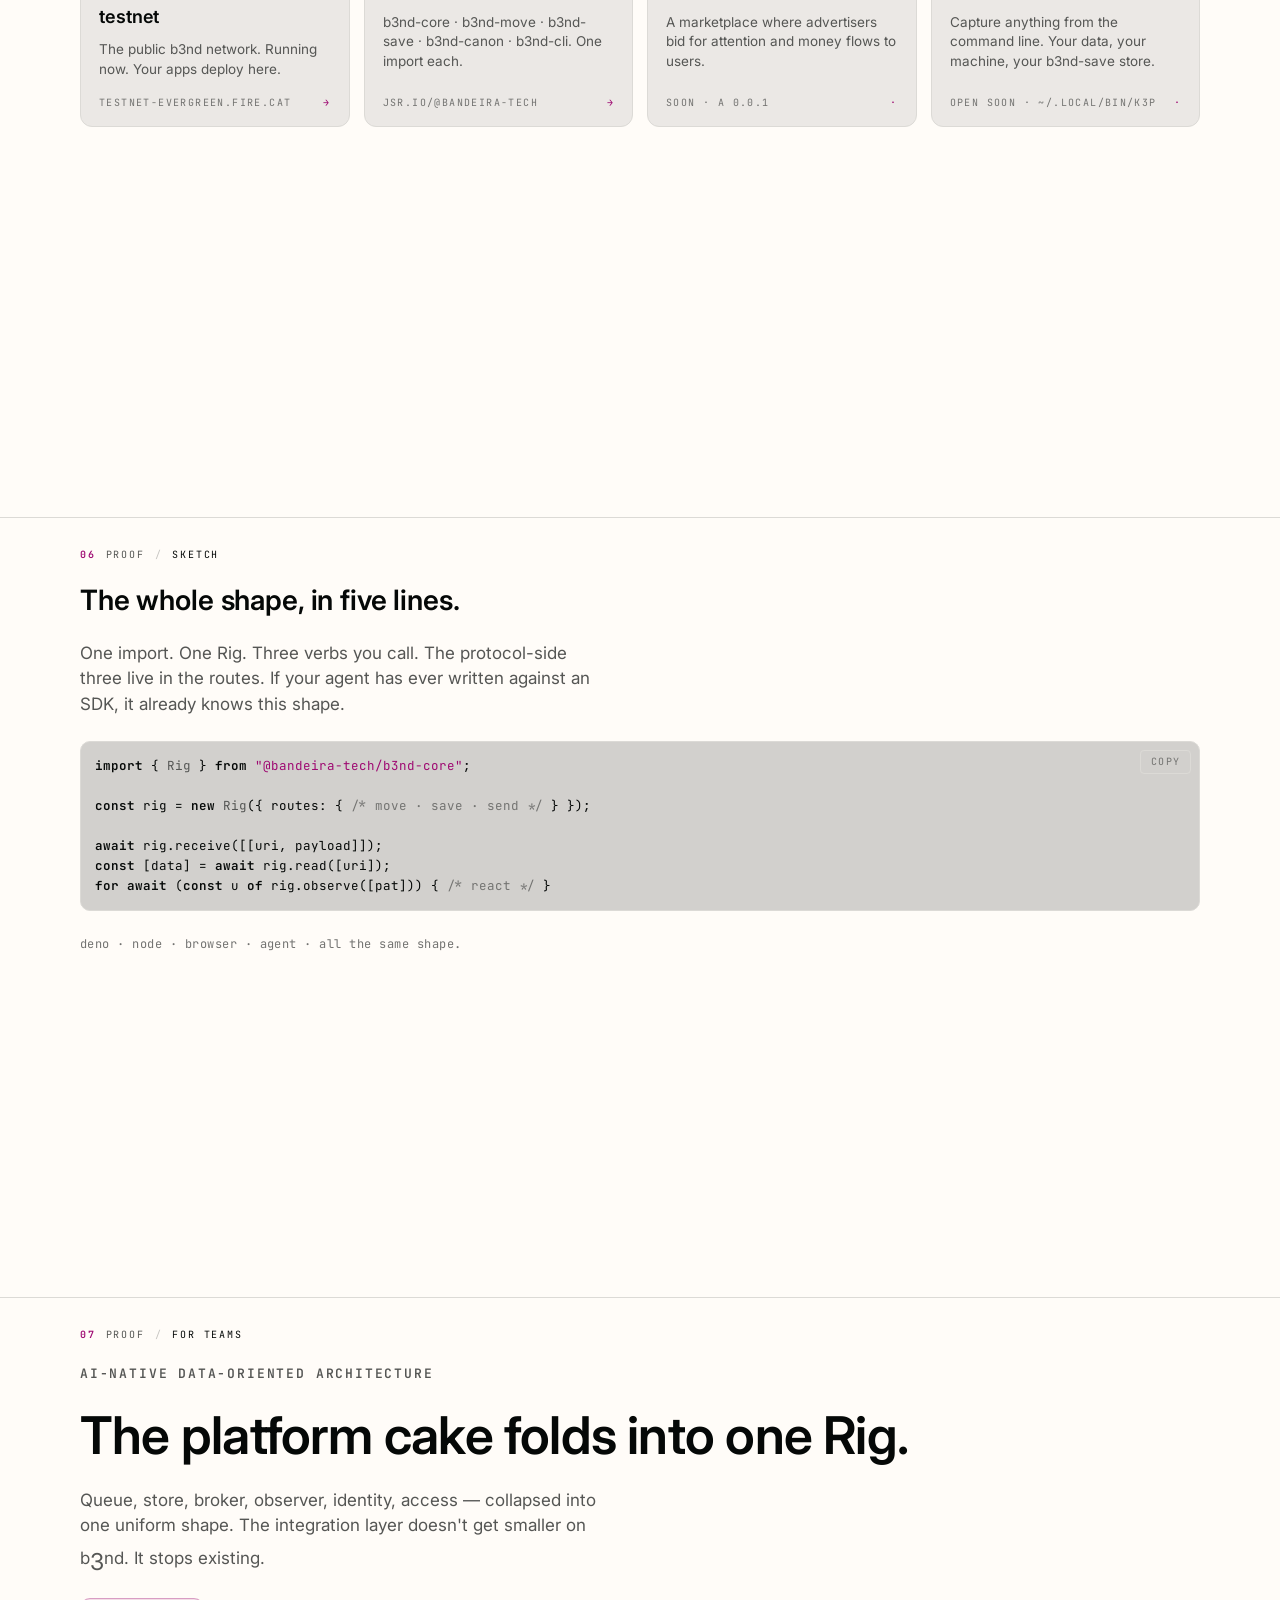
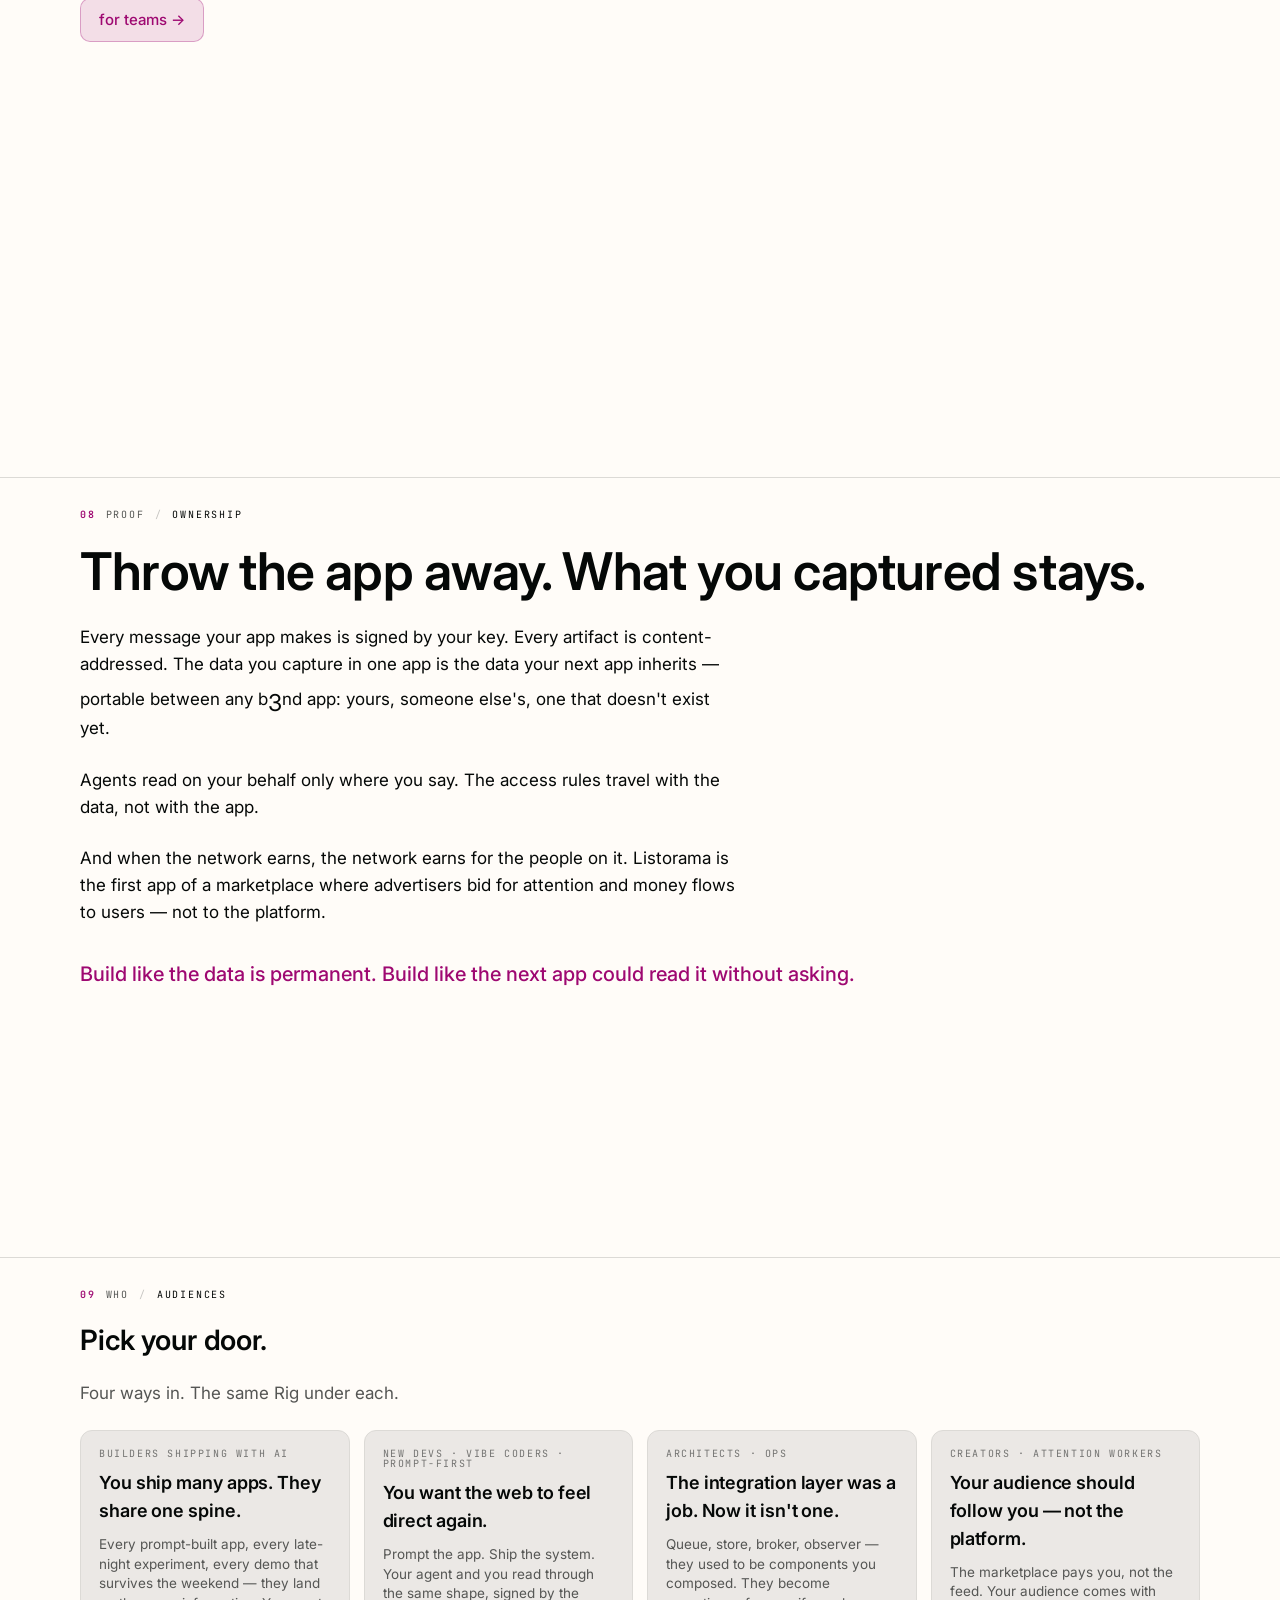
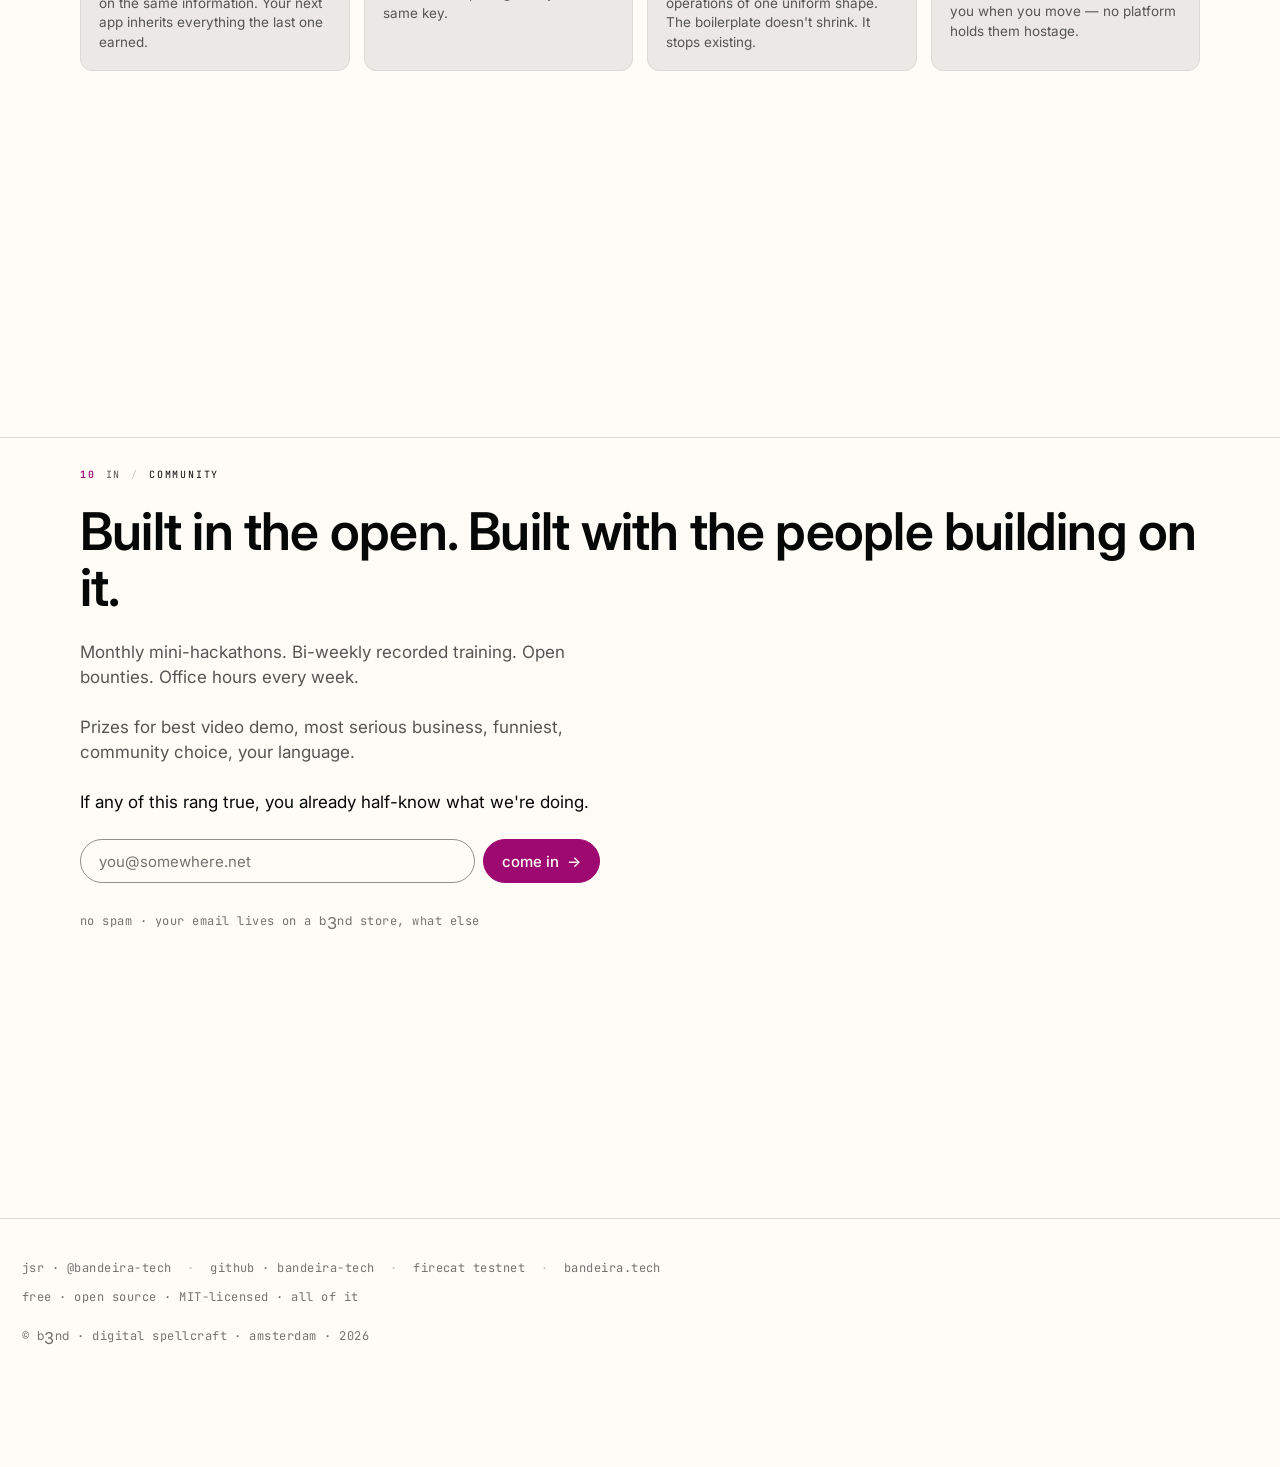
==== commit 72a90e27: "b3nd.org · exp/capture-once · code blocks → light syntax highlighting + one-click copy Adds two enha" ====
--- a/index.html
+++ b/index.html
@@ -365,9 +365,24 @@
   .card .card-foot .arrow{color:var(--accent)}
 
   pre.code{
-    margin:0;padding:14px;background:var(--surface-raised);border:1px solid var(--rule);
+    margin:0;padding:14px;padding-right:64px;background:var(--surface-raised);border:1px solid var(--rule);
     border-radius:var(--r-3);font:12.5px/1.6 var(--mono);overflow:auto;color:var(--ink);
-  }
+    position:relative;
+  }
+  pre.code .tk-cmt{color:var(--ink-mute)}
+  pre.code .tk-str{color:var(--accent)}
+  pre.code .tk-kw{color:var(--ink);font-weight:600}
+  pre.code .tk-typ{color:var(--ink-dim)}
+  pre.code .tk-num{color:var(--accent)}
+  pre.code .copy-btn{
+    position:absolute;top:8px;right:8px;
+    appearance:none;background:transparent;color:var(--ink-mute);
+    border:1px solid var(--rule);border-radius:4px;cursor:pointer;
+    font:10px/1 var(--mono);letter-spacing:.12em;text-transform:uppercase;
+    padding:6px 10px;transition:color .15s, border-color .15s;
+  }
+  pre.code .copy-btn:hover{color:var(--ink);border-color:var(--accent-border)}
+  pre.code .copy-btn.copied{color:var(--accent);border-color:var(--accent-border)}
 
   /* ===== TABLET + DESKTOP (from shell) ========================== */
   .chrome-bot{display:none}
@@ -1566,6 +1581,85 @@
       update({ silent: true });
     }
     boot();
+  })();
+</script>
+
+<!-- ===================================================================
+     CODE BLOCK ENHANCERS — light TS/JS syntax highlighter + one-click
+     copy button on every <pre class="code">. Highlighter is a tiny
+     single-pass tokenizer (~40 LOC) covering comments, strings,
+     keywords, capitalized type identifiers, and numbers. Code without
+     a <code> child (shell prompts) is left untouched but still gets a
+     copy button.
+     =================================================================== -->
+<script>
+  (() => {
+    const KW = /\b(?:import|export|from|const|let|var|async|await|new|for|of|in|return|if|else|function|class|interface|type|true|false|null|undefined)\b/;
+    const STR = /`(?:[^`\\]|\\.)*`|"(?:[^"\\]|\\.)*"|'(?:[^'\\]|\\.)*'/;
+    const CMT = /\/\/[^\n]*|\/\*[\s\S]*?\*\//;
+    const TYP = /\b[A-Z][a-zA-Z0-9_]*/;
+    const NUM = /\b\d+(?:\.\d+)?\b/;
+    const TOKENS = [
+      { type: 'cmt', re: CMT },
+      { type: 'str', re: STR },
+      { type: 'kw',  re: KW  },
+      { type: 'typ', re: TYP },
+      { type: 'num', re: NUM },
+    ];
+    const ALL = new RegExp(TOKENS.map(t => `(${t.re.source})`).join('|'), 'g');
+
+    function esc(s) {
+      return s.replace(/&/g, '&amp;').replace(/</g, '&lt;').replace(/>/g, '&gt;');
+    }
+
+    function highlight(code) {
+      let out = '';
+      let last = 0;
+      let m;
+      ALL.lastIndex = 0;
+      while ((m = ALL.exec(code)) !== null) {
+        if (m.index > last) out += esc(code.slice(last, m.index));
+        let typ = null;
+        for (let i = 1; i < m.length; i++) {
+          if (m[i] !== undefined) { typ = TOKENS[i - 1].type; break; }
+        }
+        out += `<span class="tk-${typ}">${esc(m[0])}</span>`;
+        last = m.index + m[0].length;
+      }
+      if (last < code.length) out += esc(code.slice(last));
+      return out;
+    }
+
+    function attachCopy(pre) {
+      const btn = document.createElement('button');
+      btn.type = 'button';
+      btn.className = 'copy-btn';
+      btn.textContent = 'copy';
+      btn.setAttribute('aria-label', 'copy code to clipboard');
+      pre.appendChild(btn);
+      btn.addEventListener('click', async () => {
+        const codeEl = pre.querySelector('code');
+        const text = (codeEl ? codeEl.textContent : pre.textContent.replace(/copy$|copied$/, '')).trim();
+        try {
+          await navigator.clipboard.writeText(text);
+          btn.textContent = 'copied';
+          btn.classList.add('copied');
+          setTimeout(() => {
+            btn.textContent = 'copy';
+            btn.classList.remove('copied');
+          }, 1400);
+        } catch (e) {
+          btn.textContent = 'failed';
+          setTimeout(() => { btn.textContent = 'copy'; }, 1400);
+        }
+      });
+    }
+
+    document.querySelectorAll('pre.code').forEach(pre => {
+      const codeEl = pre.querySelector('code');
+      if (codeEl) codeEl.innerHTML = highlight(codeEl.textContent);
+      attachCopy(pre);
+    });
   })();
 </script>
 
